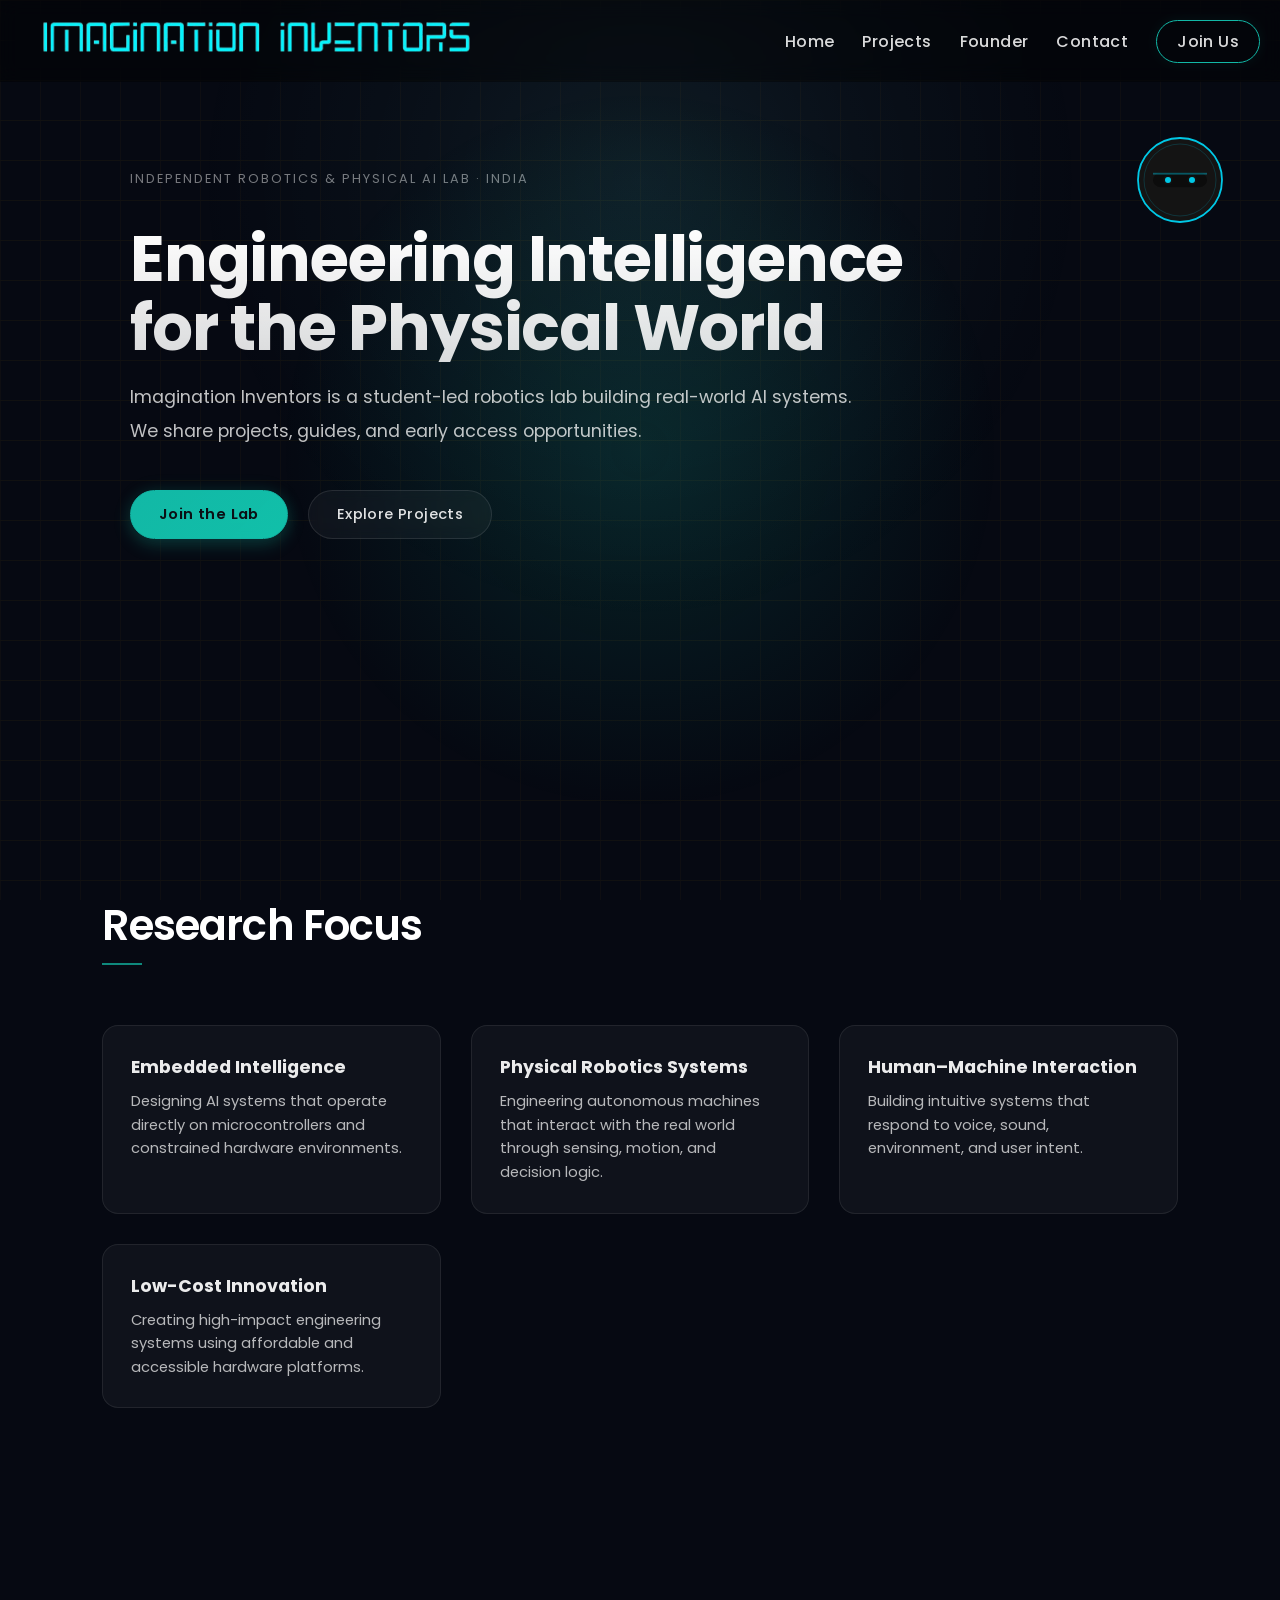
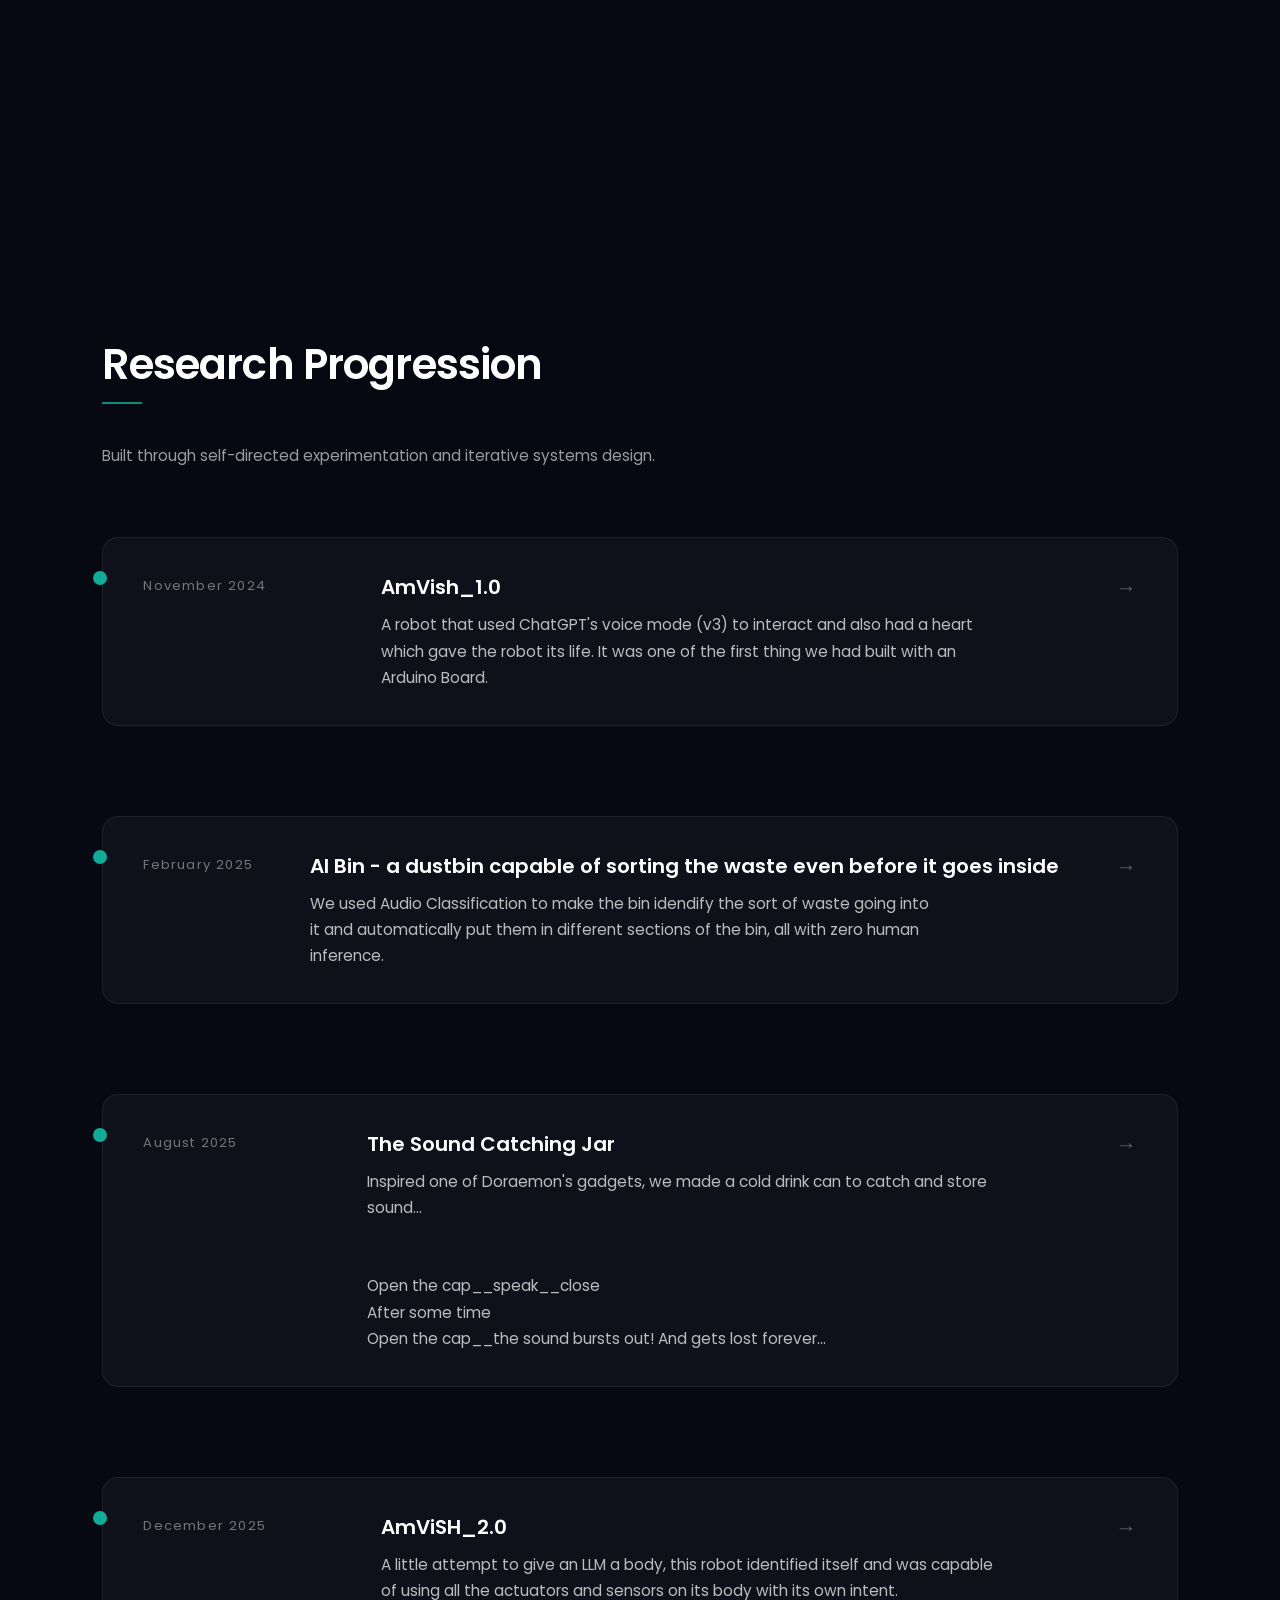
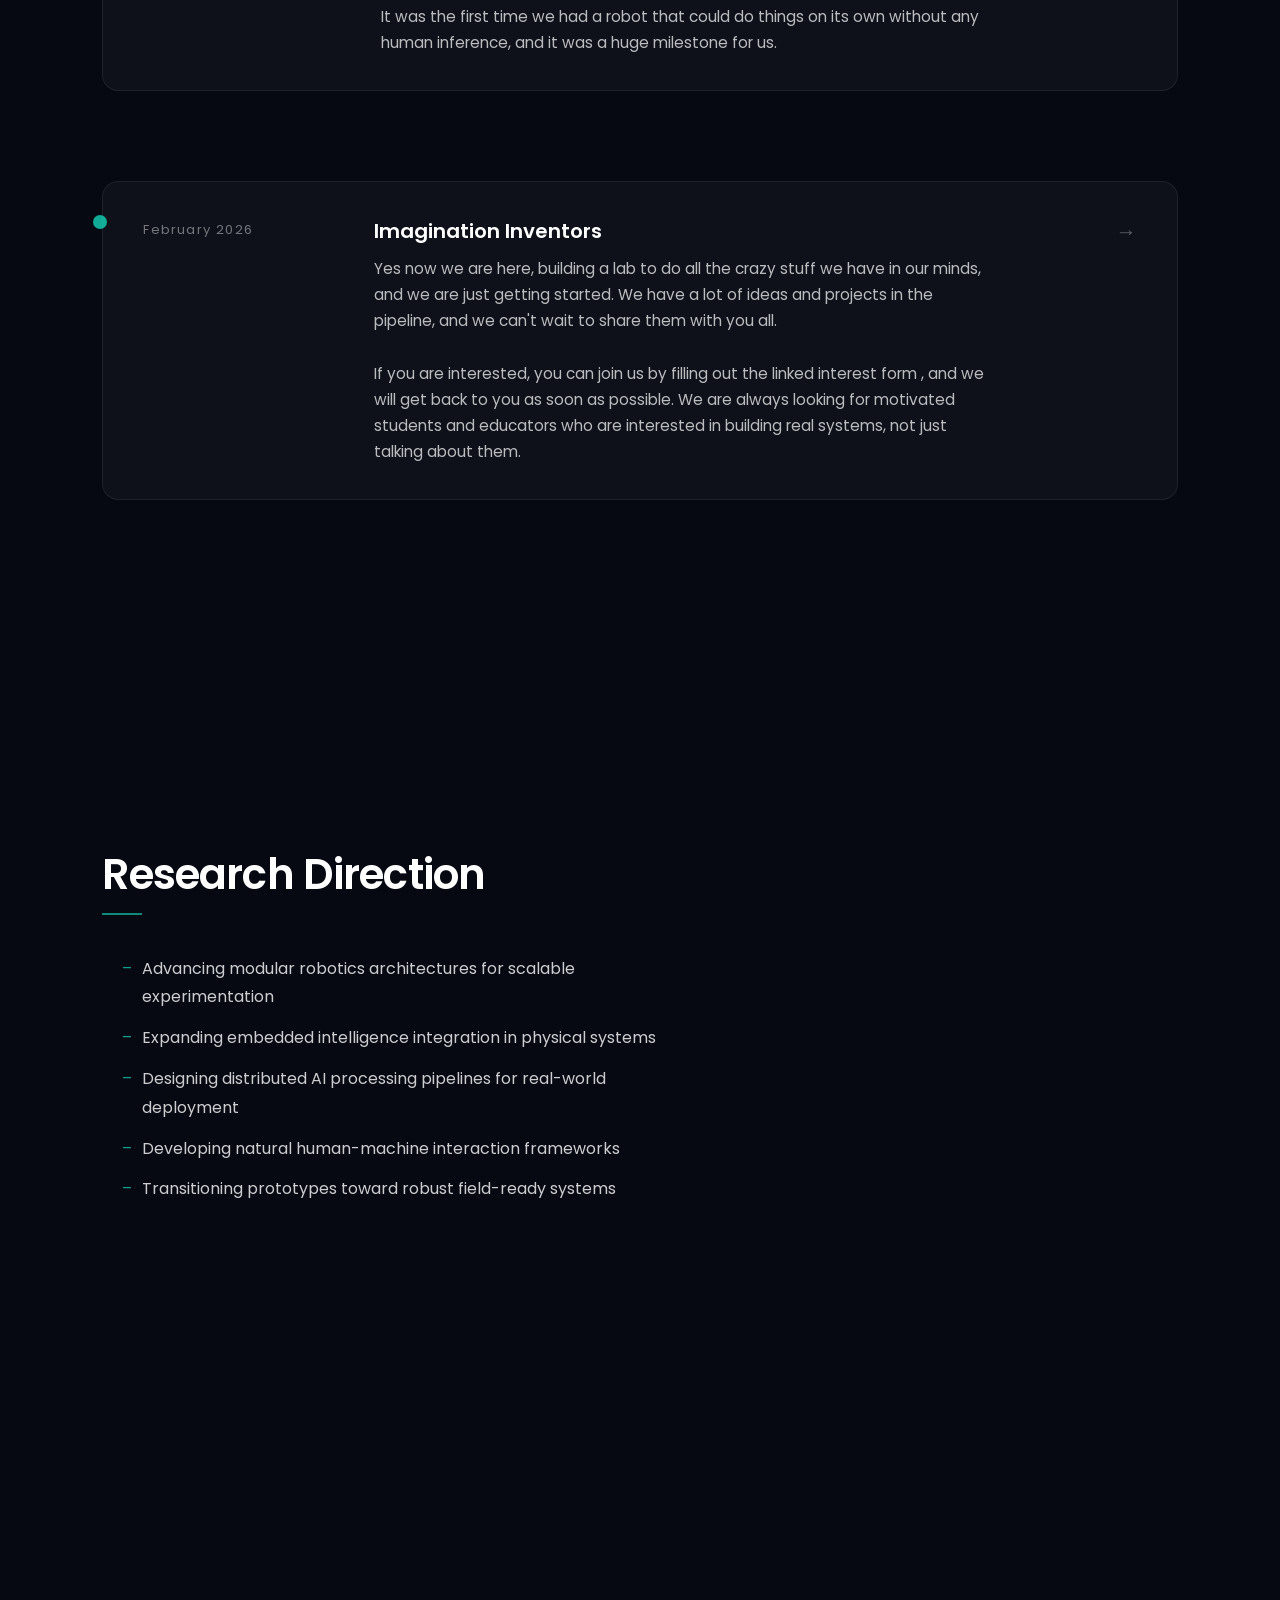
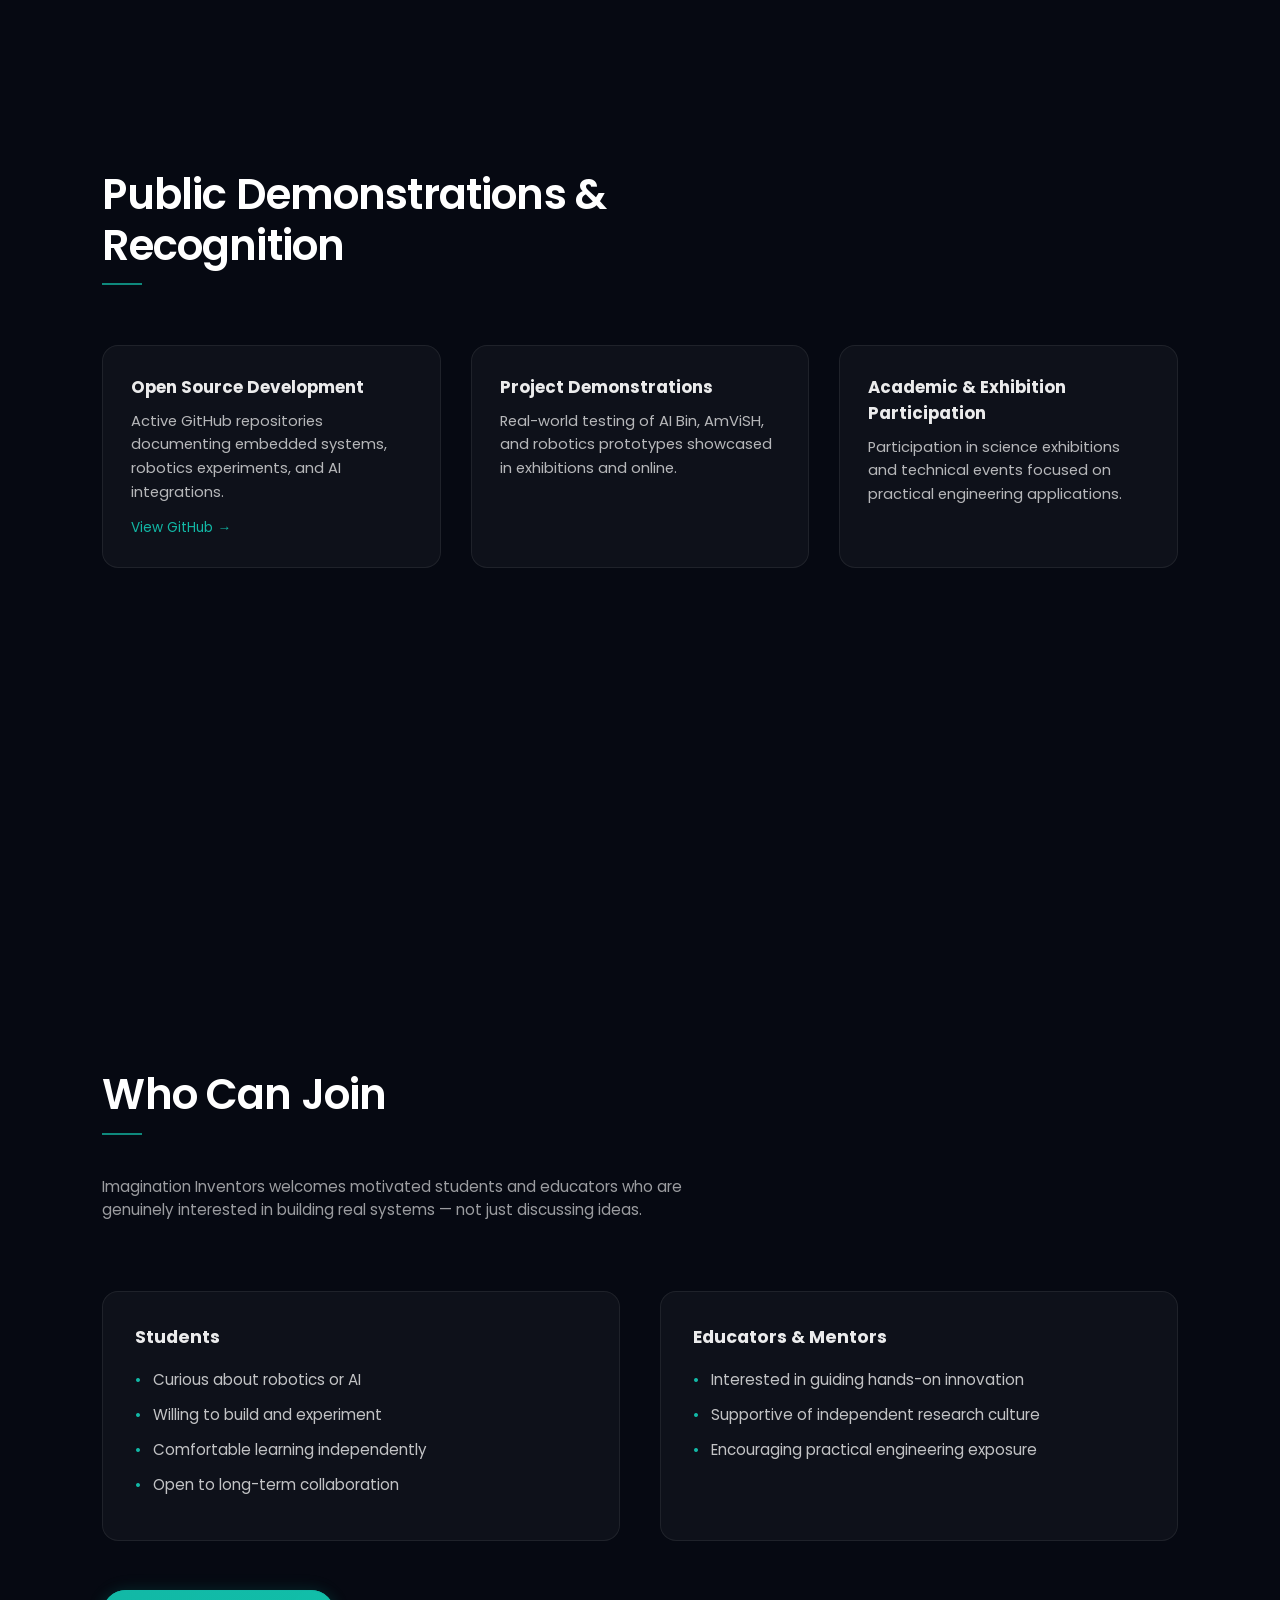
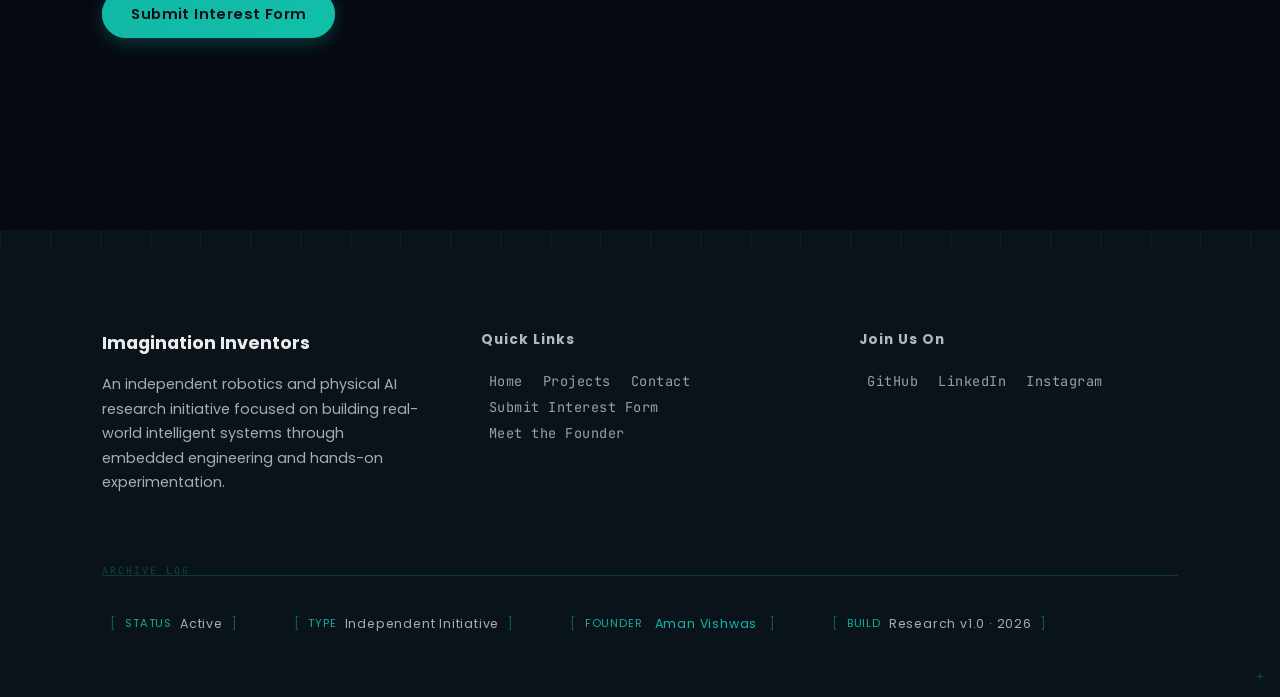
==== index.html @ e993ac23 "feat: implement GA4 tracking for joins, contact form, and profile interactions" ====
<!DOCTYPE html>
<html lang="en">
<head>

<meta charset="UTF-8">
<meta name="viewport" content="width=device-width, initial-scale=1.0">
<meta http-equiv="X-UA-Compatible" content="IE=edge">

<title>Imagination Inventors | Robotics & Physical AI Lab in India</title>

<!-- Google Analytics -->
<script async src="https://www.googletagmanager.com/gtag/js?id=G-VPDB9ZHZ3H"></script>
<script>
window.dataLayer = window.dataLayer || [];
function gtag(){dataLayer.push(arguments);}
gtag('js', new Date());
gtag('config', 'G-VPDB9ZHZ3H');
</script>

<meta name="description" content="Imagination Inventors is an independent robotics and physical AI laboratory in India building intelligent machines through robotics, embedded systems and AI architecture.">

<meta name="robots" content="index, follow">
<meta name="googlebot" content="index,follow,max-image-preview:large">

<meta name="author" content="Aman Vishwas">
<meta name="theme-color" content="#04040c">
<meta name="application-name" content="Imagination Inventors">

<link rel="canonical" href="https://imaginationinventors.in/">

<!-- Favicon -->
<link rel="icon" href="favicon.ico" sizes="any">
<link rel="icon" type="image/png" sizes="32x32" href="favicon-32x32.png">
<link rel="icon" type="image/png" sizes="16x16" href="favicon-16x16.png">
<link rel="apple-touch-icon" sizes="180x180" href="apple-touch-icon.png">

<!-- Open Graph -->
<meta property="og:title" content="Imagination Inventors | Robotics & Physical AI Lab">
<meta property="og:description" content="Engineering intelligent machines for the physical world.">
<meta property="og:type" content="website">
<meta property="og:url" content="https://imaginationinventors.in">
<meta property="og:image" content="https://imaginationinventors.in/og-image.png">
<meta property="og:site_name" content="Imagination Inventors">

<!-- Twitter -->
<meta name="twitter:card" content="summary_large_image">
<meta name="twitter:title" content="Imagination Inventors | Robotics & Physical AI Lab">
<meta name="twitter:description" content="Independent robotics and physical AI lab engineering intelligent machines for the real world.">
<meta name="twitter:image" content="https://imaginationinventors.in/og-image.png">

<link rel="preconnect" href="https://fonts.googleapis.com">
<link rel="preconnect" href="https://fonts.gstatic.com" crossorigin>

<link rel="preload"
href="https://fonts.googleapis.com/css2?family=Poppins:wght@300;400;600;800&display=swap"
as="style"
onload="this.onload=null;this.rel='stylesheet'">

<link rel="preload"
href="https://fonts.googleapis.com/css2?family=JetBrains+Mono:wght@400;500&display=swap"
as="style"
onload="this.onload=null;this.rel='stylesheet'">

<link rel="stylesheet" href="css/styles.css">

<!-- Organization Schema -->
<script type="application/ld+json">
{
 "@context": "https://schema.org",
 "@type": "ResearchOrganization",
 "name": "Imagination Inventors",
 "url": "https://imaginationinventors.in",
 "logo": "https://imaginationinventors.in/logo.png",
 "founder": {
   "@type": "Person",
   "name": "Aman Vishwas"
 },
 "sameAs": [
   "https://github.com/Imagination-Inventors",
   "https://github.com/amanvishwas-ai"
 ]
}
</script>
<script type="application/ld+json">
{
 "@context": "https://schema.org",
 "@type": "ResearchOrganization",

 "name": "Imagination Inventors",

 "alternateName": "Imagination Inventors Lab",

 "url": "https://imaginationinventors.in",

 "logo": "https://imaginationinventors.in/logo.png",

 "image": "https://imaginationinventors.in/og-image.png",

 "description": "Imagination Inventors is an independent robotics and physical AI laboratory focused on building intelligent machines that operate in the physical world.",

 "founder": {
   "@type": "Person",
   "name": "Aman Vishwas"
 },

 "foundingLocation": {
   "@type": "Place",
   "name": "Hajipur, Bihar, India"
 },

 "areaOfWork": [
   "Robotics",
   "Embedded Systems",
   "Physical Artificial Intelligence",
   "Human Machine Interaction"
 ],

 "knowsAbout": [
   "Robotics",
   "Embedded AI",
   "Microcontrollers",
   "Human Machine Interaction",
   "Autonomous Systems"
 ],

 "sameAs": [
   "https://github.com/Imagination-Inventors",
   "https://github.com/amanvishwas-ai"
 ]
}
</script>

</head>
<body>



<!-- Navbar -->
<nav class="navbar">
  <div class="logo">
    <img src="logo.png" alt="Imagination Inventors Logo">
  </div>

  <div class="nav-links" id="navLinks">
  <a href="index.html">Home</a>
  <a href="#Projects" onclick="scrollToId('#Projects')">Projects</a>
  <a href="founder.html">Founder</a>
  <a href="contact.html">Contact</a>
  <a href="apply.html" class="nav-login">Join Us</a>
</div>


  <div class="hamburger" id="hamburger">
    <span></span>
    <span></span>
    <span></span>
  </div>
</nav>
<div class="menu-overlay" id="menuOverlay"></div>
<main>

    <!-- Hero -->
<header class="hero reveal" id="hero">



  <p class="hero-tagline">
    Independent Robotics & Physical AI Lab · India
  </p>

  <h1 class="hero-title">
    Engineering Intelligence
    <br>
    for the Physical World
  </h1>

  <p class="hero-description">
    Imagination Inventors is a student-led robotics lab building real-world AI systems.
We share projects, guides, and early access opportunities.
  </p>

  <div class="btn-group">
    <a id = "JoinLabBtn" class="btn btn-primary" href="#join-section reveal">Join the Lab</a>
    <a class="btn" href="/projects">Explore Projects</a>
  </div>

</header>

<div class="orb-container">
  <div class="orb-wrapper">
    <svg class="orb" viewBox="0 0 200 200">

      <circle cx="100" cy="100" r="70" class="orb-body"/>
      <circle cx="100" cy="100" r="60" class="orb-ring"/>

      <!-- Visor Base -->
<!-- Eye Base Background -->
<rect x="55" y="88" width="90" height="24" rx="12" class="visor-base"/>

<!-- Left Eye -->
<circle cx="80" cy="100" r="8" class="eye-socket"/>
<circle cx="80" cy="100" r="5" class="eye-pupil left-eye"/>

<!-- Right Eye -->
<circle cx="120" cy="100" r="8" class="eye-socket"/>
<circle cx="120" cy="100" r="5" class="eye-pupil right-eye"/>

<!-- Scan Line -->
<rect x="55" y="88" width="90" height="3" class="scan-line"/>

<!-- Eyelid -->
<rect x="55" y="88" width="90" height="24" rx="12" class="eyelid"/>

    </svg>
  </div>
</div>


<div class="chat-panel">

  <div class="chat-header">
    <span>AmViSH Halo</span>
    <button class="chat-close">×</button>
  </div>

  <div class="chat-messages"></div>

  <div class="chat-input-area">
    <textarea class="chat-input" rows="1" placeholder="Ask Anything..."></textarea>
    <button class="send-btn">➤</button>
  </div>

</div>


<section class="research-focus reveal" id="Projects">

  <h2 class="section-title">Research Focus</h2>

  <div class="focus-grid">

    <div class="focus-card">
      <h3>Embedded Intelligence</h3>
      <p>
        Designing AI systems that operate directly on microcontrollers 
        and constrained hardware environments.
      </p>
    </div>

    <div class="focus-card">
      <h3>Physical Robotics Systems</h3>
      <p>
        Engineering autonomous machines that interact with the real world 
        through sensing, motion, and decision logic.
      </p>
    </div>

    <div class="focus-card">
      <h3>Human–Machine Interaction</h3>
      <p>
        Building intuitive systems that respond to voice, sound, 
        environment, and user intent.
      </p>
    </div>

    <div class="focus-card">
      <h3>Low-Cost Innovation</h3>
      <p>
        Creating high-impact engineering systems using affordable 
        and accessible hardware platforms.
      </p>
    </div>

  </div>

</section>
<section class="research-progression">
  <h2 class="section-title reveal">Research Progression</h2>
  <p class="section-intro reveal">
    Built through self-directed experimentation and iterative systems design.
  </p>

<div class="timeline-item reveal">
  <a href="projects/AmViSHv1.html" class="timeline-card">
    
    <div class="timeline-meta">
      <span class="timeline-year">November 2024</span>
    </div>

    <div class="timeline-body">
      <h3>AmVish_1.0 </h3>
      <p>
        A robot that used ChatGPT's voice mode (v3) to interact and also had a heart which gave the robot its life.
        It was one of the first thing we had built with an Arduino Board.
      </p>
    </div>

    <div class="timeline-arrow">
      →
    </div>

  </a>
</div>

<div class="timeline-item reveal">
  <a href="/projects/amvish" class="timeline-card">
    
    <div class="timeline-meta">
      <span class="timeline-year">February 2025</span>
    </div>

    <div class="timeline-body">
      <h3>AI Bin - a dustbin capable of sorting the waste even before it goes inside </h3>
      <p>
        We used Audio Classification to make the bin idendify the sort of waste going into it and automatically put them in different sections of the bin, all with zero human inference.
      </p>
    </div>

    <div class="timeline-arrow">
      →
    </div>

  </a>
</div>

<div class="timeline-item reveal">
  <a href="projects/amvish.html" class="timeline-card">
    
    <div class="timeline-meta">
      <span class="timeline-year">August 2025</span>
    </div>

    <div class="timeline-body">
      <h3> The Sound Catching Jar</h3>
      <p>
        Inspired one of Doraemon's gadgets, we made a cold drink can to catch and store sound...<br><br>
        <br>
        Open the cap__speak__close 
        <br>
        After some time
        <br>
        Open the cap__the sound bursts out! And gets lost forever...
      </p>
    </div>

    <div class="timeline-arrow">
      →
    </div>     
  </a>
</div>

<div class="timeline-item reveal">
  <a href="projects/amvish.html" class="timeline-card">
    
    <div class="timeline-meta">
      <span class="timeline-year">December 2025</span>
    </div>

    <div class="timeline-body">
      <h3>AmViSH_2.0</h3>
      <p>
        A little attempt to give an LLM a body, this robot identified itself and was capable of using all the actuators and sensors on its body with its own intent.
        <br>
        It was the first time we had a robot that could do things on its own without any human inference, and it was a huge milestone for us.
      </p>
    </div>

    <div class="timeline-arrow">
      →
    </div>     
  </a>
</div>

<div class="timeline-item reveal">
  <a href="projects/amvish.html" class="timeline-card">
    
    <div class="timeline-meta">
      <span class="timeline-year">February 2026</span>
    </div>

    <div class="timeline-body">
      <h3>Imagination Inventors</h3>
      <p>
        Yes now we are here, building a lab to do all the crazy stuff we have in our minds, and we are just getting started. We have a lot of ideas and projects in the pipeline, and we can't wait to share them with you all.
        <br><br>
        If you are interested, you can join us by filling out the linked interest form , and we will get back to you as soon as possible. We are always looking for motivated students and educators who are interested in building real systems, not just talking about them.
      </p>
    </div>

    <div class="timeline-arrow">
      →
    </div>     
  </a>
</div>

</section>
<section class="research-direction">
  <h2 class="section-title reveal">Research Direction</h2>

  <div class="roadmap reveal">
    <ul>
      <li>Advancing modular robotics architectures for scalable experimentation</li>
      <li>Expanding embedded intelligence integration in physical systems</li>
      <li>Designing distributed AI processing pipelines for real-world deployment</li>
      <li>Developing natural human-machine interaction frameworks</li>
      <li>Transitioning prototypes toward robust field-ready systems</li>
    </ul>
  </div>
</section>

<section class="public-footprint reveal">

  <h2 class="section-title">Public Demonstrations & Recognition</h2>

  <div class="footprint-grid">

    <div class="footprint-card">
      <h3>Open Source Development</h3>
      <p>
        Active GitHub repositories documenting embedded systems, 
        robotics experiments, and AI integrations.
      </p>
      <a href="https://github.com/Imagination-Inventors" target="_blank">
        View GitHub →
      </a>
    </div>

    <div class="footprint-card">
      <h3>Project Demonstrations</h3>
      <p>
        Real-world testing of AI Bin, AmViSH, and robotics prototypes 
        showcased in exhibitions and online.
      </p>
    </div>

    <div class="footprint-card">
      <h3>Academic & Exhibition Participation</h3>
      <p>
        Participation in science exhibitions and technical events 
        focused on practical engineering applications.
      </p>
    </div>

  </div>

</section>

<section class="join-section reveal">

  <h2 class="section-title">Who Can Join</h2>

  <p class="section-intro">
    Imagination Inventors welcomes motivated students and educators 
    who are genuinely interested in building real systems — not just discussing ideas.
  </p>

  <div class="join-grid">

    <div class="join-card">
      <h3>Students</h3>
      <ul>
        <li>Curious about robotics or AI</li>
        <li>Willing to build and experiment</li>
        <li>Comfortable learning independently</li>
        <li>Open to long-term collaboration</li>
      </ul>
    </div>

    <div class="join-card">
      <h3>Educators & Mentors</h3>
      <ul>
        <li>Interested in guiding hands-on innovation</li>
        <li>Supportive of independent research culture</li>
        <li>Encouraging practical engineering exposure</li>
      </ul>
    </div>

  </div>

  <div class="join-cta">
    <a href="apply.html" class="btn btn-primary">Submit Interest Form</a>
  </div>

</section>

<!-- Footer (Original Quick Links preserved) -->
<footer class="site-footer">

  <div class="footer-top">

    <div class="footer-identity">
      <h3>Imagination Inventors</h3>
      <p>
        An independent robotics and physical AI research initiative 
        focused on building real-world intelligent systems through 
        embedded engineering and hands-on experimentation.
      </p>
    </div>

    <div class="footer-nav">
      <h4>Quick Links</h4>
      <a href="index.html">Home</a>
      <a href="projects.html">Projects</a>
      <a href="contact.html">Contact</a>
      <a href="apply.html">Submit Interest Form</a>
      <a href="founder.html">Meet the Founder</a>
    </div>


    <div class="footer-external">
      <h4>Join Us On</h4>
      <a href="https://github.com/Imagination-Inventors" target="_blank">GitHub</a>
      <a href="https://www.linkedin.com/in/aman-vishwas-20787b397/" target="_blank">LinkedIn</a>
      <a href="https://www.instagram.com/aman_vishwas.invents/" target="_blank">Instagram</a>
    </div>

  </div>

<div class="footer-bottom">
  <div class="footer-meta">

    <span class="meta-block">
      <label>Status</label>
      <value>Active</value>
    </span>

    <span class="meta-block">
      <label>Type</label>
      <value>Independent Initiative</value>
    </span>

    <span class="meta-block">
      <label>Founder</label>
      <value>
        <a href="founder.html" target="_blank">
          Aman Vishwas
        </a>
      </value>
    </span>

<span class="meta-block">
  <label>Build</label>
  <value>
    Research v1.0 · <span id="buildYear"></span>
  </value>
</span>

  </div>
</div>
</footer>

<script src="js/main.js" defer></script>


</body>
</html>
---- css/styles.css ----
:root{
  /* Core Background */
  --bg:#060912;

  /* Refined Accent (less neon, more authority) */
  --accent:#00C8E6;

  /* Secondary Accent – cooler and restrained */
  --accent2:#12B8A6;

  /* True Glass Layer */
  --glass:rgba(255,255,255,0.04);

  /* Primary Text */
  --text:rgba(255,255,255,0.92);

  /* Secondary Text */
  --text-soft:rgba(255,255,255,0.65);

  /* Depth Shadows */
  --shadow-deep:0 30px 80px rgba(0,0,0,0.65);
  --shadow-soft:0 10px 30px rgba(0,0,0,0.45);

  /* Subtle Glow (only for interaction) */
  --glow:0 0 18px rgba(0,200,230,0.25);

  /* Border Tone */
  --border:rgba(0,200,230,0.28);

  --nav-height:70px;
  --section-padding:120px 8%;
}

/* ================= RESET ================= */

*{
  margin:0;
  padding:0;
  box-sizing:border-box;
  font-family:'Poppins',sans-serif;
}

html{
  scroll-behavior:smooth;
  scroll-padding-top:var(--nav-height);
}

body{
  background-color:var(--bg);
  color:var(--text);
  overflow-x:hidden;
  scroll-snap-type:y mandatory;

  background-image:
    linear-gradient(#111 1px, transparent 1px),
    linear-gradient(90deg, #0e0e12 1px, transparent 1px);

  background-size:40px 40px;
  background-attachment:fixed;
}

/* ================= SNAP SYSTEM ================= */

.hero,
.research-focus,
.public-footprint,
.research-progression,
.research-direction,
.join-section{
  min-height:100vh;
  scroll-snap-align:start;
  scroll-snap-stop:always;
  scroll-margin-top:var(--nav-height);
}




section{
  padding:var(--section-padding);
}

/* Logo */
.logo img{
  height:55px;
  max-width:100%;
  transition:0.3s ease;
}

.logo img:hover{
  
  filter:drop-shadow(0 0 5px var(--accent));
}

/* Navbar */
.navbar{
  position:fixed;
  width:100%;
  padding:10px 20px;
  display:flex;
  justify-content:space-between;
  align-items:center;
  background:rgba(0,0,0,0.4);
  backdrop-filter:blur(10px);
  z-index:1000;
}

/* Desktop nav links */
.nav-links{
  display:flex;
  align-items:center;
}

/* Base link styling */
.nav-links a{
  position: relative;
  color: rgba(255,255,255,0.85);
  text-decoration: none;
  margin-left: 28px;
  font-weight: 500;
  letter-spacing: 0.4px;
  transition: color 0.35s cubic-bezier(.22,.61,.36,1),
              transform 0.35s cubic-bezier(.22,.61,.36,1);
}

/* Subtle hover refinement */
.nav-links a:hover{
  color: #ffffff;
  transform: translateY(-1px);
}

/* Premium underline layer */
.nav-links a::after{
  content: "";
  position: absolute;
  left: 50%;
  bottom: -8px;
  width: 0%;
  height: 1.5px;
  background: linear-gradient(
    90deg,
    rgba(125,249,255,0) 0%,
    rgba(125,249,255,0.9) 50%,
    rgba(125,249,255,0) 100%
  );
  transform: translateX(-50%);
  transition: width 0.4s cubic-bezier(.22,.61,.36,1),
              opacity 0.4s ease;
  opacity: 0;
  border-radius: 10px;
}

/* Underline reveal */
.nav-links a:hover::after{
  width: 120%;
  opacity: 1;
}

@supports not (backdrop-filter: blur(1px)) {
  nav,
  .stack-card,
  .menu-overlay {
    background:rgba(0,0,0,0.85);
  }
}


/* Hamburger base */
.hamburger{
  display:none;
  flex-direction:column;
  justify-content:center;
  cursor:pointer;
  width:30px;
  height:22px;
  position:relative;
}

.hamburger span{
  position:absolute;
  width:100%;
  height:3px;
  background:white;
  transition:all 0.3s ease;
}

.hamburger span:nth-child(1){ top:0; }
.hamburger span:nth-child(2){ top:9px; }
.hamburger span:nth-child(3){ bottom:0; }

/* Hamburger animation */
.hamburger.active span:nth-child(1){
  top:9px;
  transform:rotate(45deg);
}

.hamburger.active span:nth-child(2){
  opacity:0;
}

.hamburger.active span:nth-child(3){
  top:9px;
  bottom:auto;
  transform:rotate(-45deg);
}

.menu-overlay{
  position:fixed;
  inset:0;
  background:rgba(0,0,0,0.4);
  backdrop-filter:blur(10px);
  opacity:0;
  pointer-events:none;
  transition:0.3s ease;
  z-index:900;
}

.menu-overlay.active{
  opacity:1;
  pointer-events:auto;
}

.nav-login{
  padding: 8px 20px;
  border: 1px solid var(--accent2);
  border-radius: 999px;
  color: var(--accent2);
  background: transparent;
  font-weight: 500;
  letter-spacing: 0.5px;
  transition: 
    background 0.35s cubic-bezier(.22,.61,.36,1),
    color 0.35s cubic-bezier(.22,.61,.36,1),
    box-shadow 0.35s cubic-bezier(.22,.61,.36,1),
    transform 0.35s cubic-bezier(.22,.61,.36,1);
}

/* Premium hover */
.nav-login:hover{
  background: linear-gradient(
    135deg,
    rgba(24,240,212,0.15),
    rgba(24,240,212,0.35)
  );
  border-color: var(--accent2);
  color: #ffffff;
  transform: translateY(-1px);
  box-shadow: 
    0 8px 20px rgba(24,240,212,0.18),
    0 0 20px rgba(24,240,212,0.08);
}

.nav-login{
  box-shadow: 0 0 12px rgba(24,240,212,0.06);
}

/* ================= HERO (Elite Version) ================= */

/* ===== Elite Left-Aligned Hero ===== */

.hero{
  padding:170px 40px 120px;
  display:flex;
  flex-direction:column;
  align-items:flex-start;
  text-align:left;
  max-width:1100px;
  margin:0 auto;
}

.hero > * + *{
  margin-top:36px;
}

/* Tagline */
.hero-tagline{
  font-size:0.8rem;
  letter-spacing:2px;
  text-transform:uppercase;
  color:rgba(255,255,255,0.45);
}

/* Main Heading */
.hero-title{
  font-size: clamp(3rem, 5vw, 4.2rem);
  font-weight: 700;
  line-height: 1.08;
  letter-spacing: -1.2px;
  max-width: 900px;

  background: linear-gradient(
    180deg,
    rgba(255,255,255,1) 0%,
    rgba(255,255,255,0.85) 100%
  );
  -webkit-background-clip: text;
  -webkit-text-fill-color: transparent;
}
.hero-title,
.hero-description{
  opacity:0;
  transform:translateY(20px);
  animation: heroFade 1.1s cubic-bezier(.22,.61,.36,1) forwards;
}

.hero-description{
  animation-delay:0.15s;
}

@keyframes heroFade{
  to{
    opacity:1;
    transform:translateY(0);
  }
}
.hero{
  position: relative;
  overflow: hidden;
}

.hero::before{
  content:"";
  position:absolute;
  top:-30%;
  left:50%;
  transform:translateX(-50%);
  width:900px;
  height:900px;
  background: radial-gradient(
    circle,
    rgba(125,249,255,0.08) 0%,
    rgba(125,249,255,0.03) 35%,
    transparent 70%
  );
  pointer-events:none;
  z-index:0;
}

/* Description */
.hero-description{
  font-size:1.1rem;
  line-height:1.9;
  color:rgba(255,255,255,0.75);
  max-width:750px;
  margin-top:1.2rem;
}

/* Inline links inside hero */
.hero-description a{
  color: var(--accent2);
  text-decoration: none;
  font-weight: 500;
  position: relative;
  transition: color 0.35s cubic-bezier(.22,.61,.36,1);
}

.hero-description a::after{
  content:"";
  position:absolute;
  left:50%;
  bottom:-3px;
  width:0%;
  height:1px;
  background: var(--accent2);
  transform: translateX(-50%);
  transition: width 0.35s cubic-bezier(.22,.61,.36,1),
              opacity 0.35s ease;
  opacity:0.7;
}

.hero-description a:hover{
  color: #ffffff;
}

.hero-description a:hover::after{
  width:110%;
  opacity:1;
}
@keyframes gradientMove{
  0%{background-position:0%}
  100%{background-position:200%}
}

/* Buttons */
.btn-group{
  margin-top:42px;
  display:flex;
  gap:20px;
  flex-wrap:wrap;
  justify-content:flex-start;
}

.btn{
  padding:13px 28px;
  border-radius:999px;
  background:rgba(255,255,255,0.04);
  border:1px solid rgba(255,255,255,0.1);
  color:rgba(255,255,255,0.88);
  text-decoration:none;
  font-size:0.92rem;
  letter-spacing:0.4px;
  font-weight:500;

  backdrop-filter: blur(6px);

  transition:
    transform 0.35s cubic-bezier(.22,.61,.36,1),
    background 0.35s cubic-bezier(.22,.61,.36,1),
    border-color 0.35s cubic-bezier(.22,.61,.36,1),
    box-shadow 0.35s cubic-bezier(.22,.61,.36,1),
    color 0.35s cubic-bezier(.22,.61,.36,1);
}

/* Primary CTA */
.btn-primary{
  background: linear-gradient(
    135deg,
    var(--accent2),
    rgba(20,224,196,0.85)
  );
  border-color: var(--accent2);
  color:#0b0f14;
  font-weight:600;

  box-shadow:
    0 6px 18px rgba(20,224,196,0.18),
    0 0 20px rgba(20,224,196,0.08);
}

/* Micro Hover Elevation */
.btn:hover{
  transform:translateY(-2px);
}

/* Secondary Hover (glass refinement) */
.btn:not(.btn-primary):hover{
  background:rgba(255,255,255,0.08);
  border-color:rgba(255,255,255,0.2);
  color:#ffffff;

  box-shadow:
    0 8px 22px rgba(0,0,0,0.35);
}

/* Primary Hover (controlled brightness, not blast) */
.btn-primary:hover{
  background: linear-gradient(
    135deg,
    #20f5dc,
    var(--accent2)
  );

  box-shadow:
    0 10px 26px rgba(20,224,196,0.25),
    0 0 28px rgba(20,224,196,0.12);
}

/* Active press */
.btn:active{
  transform:translateY(0);
}



.section-title{
  font-size:1.9rem;
  font-weight:600;
  letter-spacing:-0.4px;
  color:#ffffff;

  text-align:left;
  margin-bottom:28px;

  position:relative;
}

/* Subtle underline indicator */
.section-title::after{
  content:"";
  display:block;
  width:40px;
  height:2px;
  background:rgba(20,224,196,0.6);
  margin-top:12px;
}

.grid{
  display:grid;
  grid-template-columns:repeat(auto-fit,minmax(280px,1fr));
  gap:30px;
}

.card{
  background:var(--glass);
  padding:40px;
  border-radius:20px;
  backdrop-filter:blur(8px);
  transition:0.5s;
}

.card:hover{
  transform:translateY(-12px);
  box-shadow:0 0 45px rgba(0,247,255,0.4);
}

/* Scroll reveal */
.reveal{
  opacity:0;
  transform:translateY(60px);
  transition:1s ease;
}

.reveal.active{
  opacity:1;
  transform:translateY(0);
}


.bottom-bar{
  margin-top:60px;
  text-align:center;
  color:rgba(255,255,255,0.6);
  font-size:clamp(0.75rem,2.5vw,0.9rem);
  padding:0 15px;
}

/* ================= MOBILE ================= */
@media (max-width:768px){

  /* Disable strict snap on mobile */
  body{
    scroll-snap-type:none;
  }

.hero{
  min-height:100vh;
  min-height:100svh;

  display:flex;
  flex-direction:column;

  justify-content:center;
  align-items:flex-start;

  padding:var(--nav-height) 20px 0;
}

  /* Logo */
  .logo img{
    height:38px;
  }

  /* Navigation */
  .nav-links{
    position:absolute;
    top:60px;
    right:0;
    background:#04040c;
    width:220px;
    flex-direction:column;
    align-items:flex-start;
    padding:20px;
    opacity:0;
    transform:translateY(-15px);
    pointer-events:none;
    transition:all 0.3s ease;
  }

  .nav-links.active{
    opacity:1;
    transform:translateY(0);
    pointer-events:auto;
  }

  .nav-links a{
    margin:12px 0;
    padding:8px 0;
    font-size:0.95rem;
  }

  .hamburger{
    display:flex;
  }

  /* Hero */
  .hero{
    padding:110px 20px 70px;
    align-items:flex-start;
  }

  .hero-title{
    font-size:clamp(1.9rem, 7vw, 2.4rem);
    line-height:1.2;
    max-width:100%;
  }

  .hero-description{
    font-size:0.95rem;
    line-height:1.75;
    max-width:100%;
  }

  .hero-tagline{
    font-size:0.75rem;
    letter-spacing:1.8px;
  }

  /* Buttons stack vertically */
  .btn-group{
    flex-direction:column;
    width:100%;
    gap:14px;
  }

  .btn{
    width:100%;
    text-align:center;
    padding:14px;
  }

  /* Timeline mobile layout */
  .timeline{
    padding-left:25px;
    border-left:1px solid rgba(20,224,196,0.3);
  }

  .timeline-item{
    margin-bottom:50px;
  }

  .timeline-card{
    flex-direction:column;
    gap:15px;
    padding:24px;
  }

  .timeline-body p{
    max-width:100%;
  }

  /* Grid sections collapse */
  .focus-grid,
  .footprint-grid,
  .join-grid{
    grid-template-columns:1fr;
  }

  /* Footer metadata stack */
  .footer-meta{
    flex-direction:column;
    gap:18px;
  }

}

/* ================= MICRO TYPOGRAPHY TUNING ================= */
@media (max-width:768px){

  /* Global vertical rhythm */
  section{
    padding:90px 20px;
  }

  .research-progression,
  .research-focus,
  .public-footprint,
  .research-direction,
  .join-section{
    padding:100px 20px;
  }

  /* Section titles */
  .section-title{
    font-size:1.55rem;
    line-height:1.3;
    margin-bottom:22px;
  }

  .section-title::after{
    margin-top:10px;
    width:32px;
  }

  /* Paragraph rhythm */
  p{
    font-size:0.95rem;
    line-height:1.75;
  }

  /* Card spacing refinement */
  .focus-card,
  .footprint-card,
  .join-card{
    padding:22px;
  }

  /* Timeline breathing */
  .timeline-card{
    padding:22px;
  }

  .timeline-body h3{
    font-size:1.1rem;
    margin-bottom:8px;
  }

  .timeline-body p{
    font-size:0.9rem;
  }

  /* Hero fine tuning */
  .hero{
    padding-top:100px;
  }

  .hero > * + *{
    margin-top:28px;
  }

  /* Footer refinement */
  .site-footer{
    padding:80px 20px 50px;
  }

  .footer-meta{
    font-size:0.75rem;
    letter-spacing:0.6px;
  }

}



/* ================= Mobile Section Activation Glow ================= */
@media (hover:none){

  .section-activated::before{
    content:"";
    position:fixed;
    inset:0;
    pointer-events:none;
    z-index:-1;

    background:radial-gradient(
      800px circle at 50% 40%,
      rgba(20,224,196,0.08),
      transparent 70%
    );

    animation:sectionPulse 600ms ease-out forwards;
  }

  @keyframes sectionPulse{
    0%{
      opacity:0.6;
    }
    100%{
      opacity:0;
    }
  }

}

/* Research Progression */

.research-progression{
  padding:140px 8%;
}

.section-intro{
  max-width:650px;
  margin:12px 0 70px;
  font-size:0.95rem;
  color:rgba(255,255,255,0.6);
}


/* Roadmap */

.research-direction{
  padding:120px 8%;
}

.roadmap ul{
  list-style:none;
  padding:0;
  max-width:700px;
}

.roadmap li{
  margin-bottom:18px;
  font-size:1rem;
  color:rgba(255,255,255,0.8);
  position:relative;
  padding-left:20px;
}

.roadmap li::before{
  content:"–";
  position:absolute;
  left:0;
  color:rgba(20,224,196,0.7);
}
/* ================= Timeline – Refined ================= */

.timeline{
  position:relative;
  padding-left:70px;
  border-left:2px solid rgba(20,224,196,0.22);
  transition:border-color 0.6s ease;
}

.timeline-item{
  position:relative;
  margin-bottom:90px;

  opacity:0;
  transform:translateX(-30px);
  transition:
    transform 0.8s cubic-bezier(0.22,1,0.36,1),
    opacity 0.6s ease;
}

.timeline-item.visible{
  opacity:1;
  transform:translateX(0);
}

/* Dot marker */

.timeline-item::before{
  content:"";
  position:absolute;
  left:-9px;
  top:34px;
  width:14px;
  height:14px;
  background:rgba(20,224,196,0.75);
  border-radius:50%;
  transition:transform 0.3s ease, box-shadow 0.3s ease;
}

/* Subtle dot expansion on hover */
.timeline-item:hover::before{
  transform:scale(1.15);
  box-shadow:0 0 12px rgba(20,224,196,0.35);
}

/* Timeline Card */

.timeline-card{
  display:flex;
  align-items:flex-start;
  justify-content:space-between;
  gap:50px;
  padding:34px 40px;

  background:rgba(255,255,255,0.035);
  border:1px solid rgba(255,255,255,0.07);
  border-radius:16px;

  text-decoration:none;
  color:inherit;

  transition:
    transform 0.45s cubic-bezier(0.22,1,0.36,1),
    border-color 0.4s ease,
    background 0.4s ease,
    box-shadow 0.4s ease;
}

/* Hover = structured movement */
.timeline-card:hover{
  transform:translateX(10px);
  background:rgba(20,224,196,0.06);
  border-color:rgba(20,224,196,0.35);
  box-shadow:0 20px 40px rgba(0,0,0,0.35);
}

/* Year */

.timeline-year{
  font-size:0.82rem;
  letter-spacing:1.2px;
  color:rgba(255,255,255,0.42);
  margin-bottom:10px;
}

/* Title */

.timeline-body h3{
  font-size:1.25rem;
  font-weight:600;
  margin-bottom:10px;
  color:#ffffff;
}

/* Description */

.timeline-body p{
  font-size:0.96rem;
  color:rgba(255,255,255,0.72);
  line-height:1.7;
  max-width:620px;
}

/* Arrow */

.timeline-arrow{
  font-size:1.3rem;
  opacity:0.35;
  transition:transform 0.35s ease, opacity 0.35s ease;
}

.timeline-card:hover .timeline-arrow{
  transform:translateX(8px);
  opacity:1;
}


.research-focus{
  padding:140px 8%;
}

.focus-grid{
  display:grid;
  grid-template-columns:repeat(auto-fit,minmax(260px,1fr));
  gap:30px;
  margin-top:60px;
}

.focus-card{
  background:rgba(255,255,255,0.04);
  border:1px solid rgba(255,255,255,0.08);
  border-radius:16px;
  padding:28px;
  transition:all 0.35s ease;
}

.focus-card:hover{
  border-color:rgba(20,224,196,0.4);
  transform:translateY(-6px);
  background:rgba(20,224,196,0.06);
}

.focus-card h3{
  font-size:1.1rem;
  margin-bottom:10px;
}

.focus-card p{
  font-size:0.92rem;
  color:rgba(255,255,255,0.7);
  line-height:1.6;
}

.public-footprint{
  padding:140px 8%;
}

.footprint-grid{
  display:grid;
  grid-template-columns:repeat(auto-fit,minmax(260px,1fr));
  gap:30px;
  margin-top:60px;
}

.footprint-card{
  background:rgba(255,255,255,0.035);
  border:1px solid rgba(255,255,255,0.07);
  border-radius:16px;
  padding:28px;
  transition:all 0.35s ease;
}

.footprint-card:hover{
  border-color:rgba(20,224,196,0.35);
  background:rgba(20,224,196,0.05);
}

.footprint-card h3{
  font-size:1.05rem;
  margin-bottom:10px;
}

.footprint-card p{
  font-size:0.92rem;
  color:rgba(255,255,255,0.7);
  line-height:1.6;
}

.footprint-card a{
  display:inline-block;
  margin-top:14px;
  font-size:0.85rem;
  color:var(--accent2);
  text-decoration:none;
  transition:0.25s ease;
}

.footprint-card a:hover{
  color:var(--accent);
}

.join-section{
  padding:140px 8%;
}

.join-grid{
  display:grid;
  grid-template-columns:repeat(auto-fit,minmax(280px,1fr));
  gap:40px;
  margin-top:60px;
}

.join-card{
  background:rgba(255,255,255,0.035);
  border:1px solid rgba(255,255,255,0.07);
  border-radius:16px;
  padding:32px;
  transition:all 0.35s ease;
}

.join-card:hover{
  border-color:rgba(20,224,196,0.35);
  background:rgba(20,224,196,0.05);
  transform:translateY(-6px);
}

.join-card h3{
  margin-bottom:18px;
  font-size:1.1rem;
}

.join-card ul{
  list-style:none;
  padding:0;
}

.join-card li{
  margin-bottom:12px;
  font-size:0.95rem;
  color:rgba(255,255,255,0.75);
  position:relative;
  padding-left:18px;
}

.join-card li::before{
  content:"•";
  position:absolute;
  left:0;
  color:var(--accent2);
}

.join-cta{
  margin-top:60px;
}



/* ================= 10% Innovation ================= */



body::before{
  content:"";
  position:fixed;
  top:0;
  left:0;
  width:100%;
  height:100%;
  pointer-events:none;
  z-index:-1;

  background: radial-gradient(
    600px circle at var(--mouse-x, 50%) var(--mouse-y, 50%),
    rgba(20,224,196,0.12),
    transparent 60%
  );

  transition: background 0.1s ease;
}


/* ================================ Footer redesign ================================ */

.site-footer{
  background:#0a121a;
  background-image:none; /* remove body grid */
}

.site-footer{
  padding:100px 8% 60px;
  background:#0a121a; /* Blueprint Blue */
  position:relative;
  overflow:hidden;
}

.site-footer::before{
  content:"";
  position:absolute;
  top:0;
  left:0;
  width:100%;
  height:18px;

  background:
    repeating-linear-gradient(
      90deg,
      rgba(20,224,196,0.25) 0px,
      rgba(20,224,196,0.25) 1px,
      transparent 1px,
      transparent 10px
    ),
    repeating-linear-gradient(
      90deg,
      rgba(20,224,196,0.5) 0px,
      rgba(20,224,196,0.5) 1px,
      transparent 1px,
      transparent 50px
    );

  opacity:0.15;
}

.footer-nav a,
.footer-external a{
  font-family:'JetBrains Mono', monospace;
  font-size:0.85rem;
  letter-spacing:0.5px;
}

.footer-nav a,
.footer-external a{
  position:relative;
  display:inline-block;
  padding:4px 8px;
  transition:color 0.25s ease;
}

.footer-nav a::before,
.footer-nav a::after,
.footer-external a::before,
.footer-external a::after{
  content:"";
  position:absolute;
  width:6px;
  height:6px;
  border:1px solid var(--accent2);
  opacity:0;
  transition:0.25s ease;
}

.footer-nav a::before,
.footer-external a::before{
  top:0;
  left:0;
  border-right:none;
  border-bottom:none;
}

.footer-nav a::after,
.footer-external a::after{
  bottom:0;
  right:0;
  border-left:none;
  border-top:none;
}

.footer-nav a:hover::before,
.footer-nav a:hover::after,
.footer-external a:hover::before,
.footer-external a:hover::after{
  opacity:0.6;
}


.site-footer::after{
  content:"+";
  position:absolute;
  bottom:12px;
  right:16px;
  font-family:'JetBrains Mono', monospace;
  font-size:14px;
  color:rgba(20,224,196,0.25);
}

.footer-top{
  display:grid;
  grid-template-columns:repeat(auto-fit,minmax(220px,1fr));
  gap:60px;
}

.footer-identity h3{
  font-size:1.1rem;
  margin-bottom:16px;
}

.footer-identity p{
  font-size:0.9rem;
  line-height:1.7;
  color:rgba(255,255,255,0.65);
}

.footer-nav h4,
.footer-external h4{
  font-size:0.85rem;
  letter-spacing:1px;
  margin-bottom:18px;
  color:rgba(255,255,255,0.7);
}

.footer-nav a,
.footer-external a{
  color:rgba(255,255,255,0.6);
  text-decoration:none;
}

.footer-nav a:hover,
.footer-external a:hover{
  color:var(--accent2);
}

.footer-bottom{
  margin-top:70px;
  padding-top:30px;
  border-top:1px solid rgba(20,224,196,0.15);
  display:flex;
  justify-content:space-between;
  align-items:center;
  flex-wrap:wrap;
  gap:12px;
}

.footer-bottom p{
  font-family:'JetBrains Mono', monospace;
  font-size:0.8rem;
  letter-spacing:0.6px;
  color:rgba(255,255,255,0.55);
}

.footer-bottom a{
  position:relative;
  color:var(--accent2);
  text-decoration:none;
  padding:2px 6px;
  transition:all 0.25s ease;
}

.footer-bottom a::after{
  content:"";
  position:absolute;
  left:0;
  bottom:-2px;
  width:0%;
  height:1px;
  background:var(--accent2);
  transition:0.25s ease;
}

.footer-bottom a:hover::after{
  width:100%;
}

.footer-bottom a:hover{
  color:var(--accent);
}

.footer-bottom{
  position:relative;
}

.footer-bottom::before{
  content:"ARCHIVE LOG";
  position:absolute;
  top:-12px;
  left:0;
  font-family:'JetBrains Mono', monospace;
  font-size:10px;
  letter-spacing:2px;
  color:rgba(20,224,196,0.25);
}

.footer-bottom{
  margin-top:70px;
  padding-top:30px;
  border-top:1px solid rgba(20,224,196,0.15);
}

.footer-meta{
  display:flex;
  flex-wrap:wrap;
  gap:30px;
  font-family:'JetBrains Mono', monospace;
  font-size:0.8rem;
  letter-spacing:0.6px;
  color:rgba(255,255,255,0.55);
}

.footer-meta span{
  position:relative;
}

.footer-meta strong{
  color:rgba(20,224,196,0.75);
  font-weight:500;
}

.footer-meta a{
  color:var(--accent2);
  text-decoration:none;
  position:relative;
  padding:2px 4px;
  transition:0.25s ease;
}

.footer-meta a::after{
  content:"";
  position:absolute;
  left:0;
  bottom:-2px;
  width:0%;
  height:1px;
  background:var(--accent2);
  transition:0.25s ease;
}

.footer-meta a:hover::after{
  width:100%;
}

.footer-meta a:hover{
  color:var(--accent);
}

.footer-bottom{
  margin-top:80px;
  padding-top:35px;
  border-top:1px solid rgba(20,224,196,0.18);
}

.footer-meta{
  display:flex;
  flex-wrap:wrap;
  gap:40px;
  font-family:'JetBrains Mono', monospace;
  font-size:0.78rem;
  letter-spacing:0.8px;
  color:rgba(255,255,255,0.55);
}

.meta-block{
  display:flex;
  gap:8px;
  align-items:center;
  position:relative;
  padding:4px 8px;
}

/* Blueprint bracket framing */
.meta-block::before{
  content:"[";
  color:rgba(20,224,196,0.35);
}

.meta-block::after{
  content:"]";
  color:rgba(20,224,196,0.35);
}

.meta-block label{
  color:rgba(20,224,196,0.75);
  text-transform:uppercase;
  font-size:0.7rem;
}

.meta-block value{
  color:rgba(255,255,255,0.65);
}

/* Founder link */
.meta-block a{
  color:var(--accent2);
  text-decoration:none;
  position:relative;
  transition:0.25s ease;
}

.meta-block a::after{
  content:"";
  position:absolute;
  left:0;
  bottom:-2px;
  width:0%;
  height:1px;
  background:var(--accent2);
  transition:0.25s ease;
}

.meta-block a:hover{
  color:var(--accent);
}

.meta-block a:hover::after{
  width:100%;
}
/* ================= Refined Touch Pulse ================= */
@media (hover:none){

  body::after{
    content:"";
    position:fixed;
    inset:0;
    pointer-events:none;
    z-index:-1;

    background:radial-gradient(
      400px circle at var(--touch-x, 50%) var(--touch-y, 50%),
      rgba(20,224,196,0.07),
      transparent 70%
    );

    opacity:0;
    transition:opacity 0.5s ease;
  }

  body.touch-active::after{
    opacity:1;
  }

}


/* ================================ !!!FORM CSS STARTS HERE!!! ================================ */
/* ================= JOIN CONSOLE – V2 ENGINEERED ================= */

.join-console{
  padding:5px 8% 120px;
  min-height:100vh;
}

.console-container{
  display:grid;
  grid-template-columns:300px 640px 1fr;
  max-width:1400px;
  margin:0 auto;
  align-items:start;
}

/* ===== LEFT PROGRESSION RAIL ===== */
/* ================= PERFECTLY ALIGNED PROGRESS ================= */

.console-progress{
  position:relative;
  padding-left:50px;
}

/* vertical track */
.console-progress-track{
  position:absolute;
  left:40px;           
  top:-25px;
  bottom:20px;
  width:2px;
  background:rgba(255,255,255,0.12);
}

/* fill line */
.console-progress-fill{
  position:absolute;
  left:0px;         
  top:0px;
  width:2px;
  height:0%;
  background:var(--accent2);
  transition:height 0.6s cubic-bezier(0.22,1,0.36,1);
}

/* phase rows */
.console-phase{
  position:relative;
  display:flex;
  align-items:center;
  gap:14px;
  margin-bottom:60px;
  font-size:0.9rem;
  letter-spacing:1px;
  color:rgba(255,255,255,0.4);
  text-transform:uppercase;
}

.console-progress{
  margin-top:120px;   /* move section downward */
}
/* dot */
.phase-dot{
  position:absolute;
  left:-14px;          
  width:10px;
  height:10px;
  border-radius:50%;
  background:rgba(255,255,255,0.25);
  transition:all 0.3s ease;
}

/* shift text away from dot */
.phase-label{
  margin-left:30px;
}

.console-phase.active{
  color:#ffffff;
}

.console-phase.active .phase-dot{
  background:var(--accent2);
  box-shadow:0 0 12px rgba(20,224,196,0.4);
}

.console-phase.completed .phase-dot{
  background:var(--accent2);
  box-shadow:0 0 12px rgba(20,224,196,0.4);
}

/* ===== RIGHT PANEL ===== */

.console-panel{
  background:rgba(10,18,26,0.88);
  border:1px solid rgba(255,255,255,0.08);
  padding:110px 60px;
  min-height:520px;
  backdrop-filter:blur(6px);
}

.console-panel h2{
  font-size:2.2rem;
  font-weight:600;
  letter-spacing:-0.6px;
  margin-bottom:50px;
}

.console-content{
  min-height:280px;
  transition:0.4s ease;
}
.console-panel{
  background:rgba(10,18,26,0.88);
  border:1px solid rgba(255,255,255,0.08);
  padding:70px 60px;
  min-height:520px;
  backdrop-filter:blur(6px);

  margin-top:60px;   /* move section downward */
}

/* ===== INPUTS – ENGINEERING STYLE ===== */

.console-panel input,
.console-panel textarea{
  width:100%;
  background:transparent;
  border:none;
  border-bottom:1px solid rgba(255,255,255,0.18);
  padding:16px 0;
  margin-bottom:28px;
  color:white;
  font-size:1rem;
  outline:none;
  transition:0.3s ease;
  margin-top:8px;
}

.console-panel textarea{
  resize:vertical;
  min-height:100px;
}

.console-panel input::placeholder,
.console-panel textarea::placeholder{
  color:rgba(255,255,255,0.45);
}

.console-panel input:focus,
.console-panel textarea:focus{
  border-bottom:1px solid var(--accent2);
}

/* ===== CONTROLS ===== */

.console-controls{
  display:flex;
  justify-content:space-between;
  margin-top:50px;
}

.console-controls button{
  padding:14px 34px;
  background:transparent;
  border:1px solid var(--accent2);
  color:var(--accent2);
  cursor:pointer;
  font-size:0.9rem;
  letter-spacing:1px;
  text-transform:uppercase;
  transition:0.3s ease;
}

.console-controls button:hover{
  background:var(--accent2);
  color:#000;
}

.console-controls button:disabled{
  opacity:0.3;
  cursor:not-allowed;
}

.console-status{
  margin-top:24px;
  font-size:0.8rem;
  letter-spacing:1px;
  color:var(--accent2);
  height:18px;
}

/* ===== MODE BUTTONS ===== */

.mode-btn{
  display:block;
  width:100%;
  padding:18px 0;
  margin-bottom:30px;
  background:transparent;
  border:1px solid rgba(255,255,255,0.15);
  color:white;
  letter-spacing:1px;
  text-transform:uppercase;
  cursor:pointer;
  transition:0.3s ease;
}

.mode-btn:hover{
  border-color:var(--accent2);
  background:rgba(20,224,196,0.06);
}



/* Validation States */
.input-error{
  border-bottom:1px solid #ff3b3b !important;
}

.input-valid{
  border-bottom:1px solid var(--accent2) !important;
}


.console-wrapper{
  display:grid;
  grid-template-columns:180px minmax(0,1fr);
  gap:80px;
  align-items:start;
}

/* ================= MOBILE JOIN CONSOLE FIX ================= */



/* ================================ !!!new update!!! ================================ */
/* ================= Console Transitions ================= */

.console-animating {
  pointer-events: none;
}

.console-exit {
  opacity: 1;
  transform: translateY(0);
}

.console-exit-active {
  opacity: 0;
  transform: translateY(-12px);
  transition: all 0.25s ease;
}

.console-enter {
  opacity: 0;
  transform: translateY(12px);
}

.console-enter-active {
  opacity: 1;
  transform: translateY(0);
  transition: all 0.35s ease;
}

/* ================= Character Counter ================= */

.char-counter {
  font-size: 0.8rem;
  margin-top: 6px;
  color: rgba(255,255,255,0.4);
  transition: color 0.2s ease;
}

.char-counter.low {
  color: #ff4d4d;
}

.char-counter.ok {
  color: var(--accent2);
}

/* ================= Error State ================= */

.input-error {
  border-bottom: 1px solid #ff4d4d !important;
}

.input-valid {
  border-bottom: 1px solid var(--accent2) !important;
}

/* Review wrapping fix */

#consoleContent p {
  word-break: break-word;
  overflow-wrap: anywhere;
  line-height: 1.6;
}

#consoleContent strong {
  display: inline-block;
  min-width: 160px;
  color: var(--accent2);
  text-transform: capitalize;
}

/* ================= Commitment Styling ================= */

.commitment-group {
  margin-top: 30px;
  padding: 24px;
  border: 1px solid rgba(255,255,255,0.08);
  border-radius: 10px;
  background: rgba(255,255,255,0.02);
  text-align: left;
}

.commitment-group h4 {
  margin-bottom: 18px;
  color: var(--accent2);
  font-weight: 500;
  letter-spacing: 0.5px;
}

.commit-item {
  /* display: flex; */
  align-items: flex-start;
  gap: 22px;
  margin-bottom: 16px;
  font-size: 0.95rem;
  line-height: 1.5;
  cursor: pointer;
}

.commit-item input[type="checkbox"] {
  margin-top: 3px;
  transform: scale(1.15);
  accent-color: var(--accent2);
  cursor: pointer;
}

.commit-item span {
  flex: 1;
}

.phase-subtitle{
  font-size:0.8rem;
  text-transform:uppercase;
  letter-spacing:1px;
  color:rgba(20,224,196,0.65);
  margin-bottom:28px;
}

.role-options{
  display:flex;
  gap:20px;
  margin-top:30px;
}

.role-card{
  flex:1;
  padding:24px;
  border:1px solid rgba(255,255,255,0.08);
  border-radius:10px;
  background:rgba(255,255,255,0.02);
  cursor:pointer;
  transition:all 0.2s ease;
}

.role-card:hover{
  border-color:var(--accent2);
}

.role-card.selected{
  border-color:var(--accent2);
  background:rgba(20,224,196,0.08);
}


/* ================= MOBILE JOIN CONSOLE ================= */

@media (max-width: 768px){

  /* Remove strict snapping */
  body{
    scroll-snap-type: none;
  }

  .join-console{
    padding:120px 20px 80px;
  }

  /* Stack layout vertically */
  .console-container{
    display:flex;
    flex-direction:column;
    gap:40px;
  }

  /* PROGRESS → TOP HORIZONTAL */
  .console-progress{
    display:flex;
    flex-direction:row;
    justify-content:space-between;
    align-items:center;
    position:relative;
    padding-bottom:20px;
  }

  /* Remove vertical track */
  .console-progress-track{
    display:none;
  }

  /* Horizontal phase alignment */
  .console-phase{
    flex-direction:column;
    align-items:center;
    text-align:center;
    font-size:0.7rem;
  }

  .phase-dot{
    width:12px;
    height:12px;
    margin-bottom:6px;
  }

  .phase-label{
    font-size:0.65rem;
    letter-spacing:0.5px;
  }

  /* MAIN CONTENT FULL WIDTH */
  .console-panel{
    width:100%;
  }

  .console-content{
    width:100%;
  }

  /* INPUTS FULL WIDTH */
  .console-content input,
  .console-content textarea,
  .console-content select{
    width:100%;
    font-size:0.95rem;
  }

  textarea{
    min-height:110px;
  }

  /* Buttons stacked */
  .console-controls{
    flex-direction:column;
    gap:14px;
  }

  .console-controls button{
    width:100%;
  }

  /* Reduce heading sizes */
  .console-content h2{
    font-size:1.4rem;
  }

  .phase-subtitle{
    font-size:0.85rem;
  }

  .console-wrapper{
    display:block;
    margin:120px auto;
    padding:0 6%;
  }

  /* Convert progress to horizontal */
  .console-progress{
    display:none;
  }

  .console-progress-track{
    display:none;
  }

  .console-progress-fill{
    display:none;
  }

  .console-phase{
    display:none;
  }

  .phase-dot{
    display: none;
  }
  

  .console-panel{
    padding:calc(var(--nav-height) + 40px) 20px 80px;
    min-height:auto;
  }
   .console-panel{
    width:100%;
    max-width:600px;
    margin:0 auto;
  }

    .console-controls{
    flex-direction:column;
    gap:14px;
  }

  .console-controls button{
    width:100%;
  }

    .role-options{
    display:flex;
    flex-direction:column;
    gap:18px;
  }

  .role-card{
    width:100%;
  }
}
/* ================================ ORB INTERACTIONS ================================*/
.orb-container {
  position: fixed;
  top: 120px;
  right: 40px;
  width: 120px;
  height: 120px;
  pointer-events: auto;
  cursor: pointer;
  z-index: 999999;
  transition: transform 0.8s cubic-bezier(.65,.05,.36,1);
}

.orb-container.docked {
  transform: translateY(calc(100vh - 260px)) translateX(-10px) scale(0.95);
}

.orb-container.docked .orb-wrapper {
  animation-duration: 6s;
}
.orb-container.docked {
  transform: translateY(calc(100vh - 260px)) scale(0.9);
  
}

.orb-wrapper {
  width: 100%;
  height: 100%;
  animation: float 4s ease-in-out infinite;
}

.orb {
  width: 100%;
  height: 100%;
  transition: transform 0.2s ease-out;
}

/* Styling */
.orb-body {
  fill: #141414;
  stroke: #00C8E6;
  stroke-width: 3;
}

.orb-ring {
  fill: none;
  stroke: #00C8E6;
  stroke-width: 1;
  opacity: 0.3;
}

.orb-visor {
  fill: #00C8E6;
}

.orb-highlight {
  fill: white;
  opacity: 0.8;
}

.orb-blink {
  fill: #141414;
  transform-origin: center;
  animation: blink 6s infinite;
}

/* Floating */
@keyframes float {
  0%,100% { transform: translateY(0px); }
  50% { transform: translateY(-10px); }
}

/* Random Blink */
@keyframes blink {
  0%,95%,100% { transform: scaleY(0); }
  97% { transform: scaleY(1); }
}
.orb-pupil {
  fill: #0ff;
  transition: transform 0.08s linear;
}
.visor-base {
  fill: #0c0c0c;
}

.visor-glow {
  fill: #00C8E6;
  opacity: 0.25;
}

.orb-pupil {
  fill: #00C8E6;
  transition: transform 0.08s linear;
}

.visor-reflection {
  fill: white;
  opacity: 0.6;
}
.visor-base {
  fill: #0c0c0c;
}

.eye-socket {
  fill: #111;
}

.eye-pupil {
  fill: #00C8E6;
  transition: transform 0.08s linear, r 0.2s ease;
}

.scan-line {
  fill: #00C8E6;
  opacity: 0.4;
  animation: scanMove 4s linear infinite;
}

@keyframes scanMove {
  0% { transform: translateY(0px); }
  100% { transform: translateY(20px); }
}
.orb.thinking .eye-pupil {
  animation: thinkingPulse 1.5s ease-in-out infinite;
}

@keyframes thinkingPulse {
  0%,100% { opacity: 1; }
  50% { opacity: 0.4; }
}
.eye-pupil {
  animation: idleJitter 6s infinite;
}

.eyelid {
  fill: #141414;
  transform-origin: center center;
  transform-box: fill-box;
  transform: scaleY(0);
  animation: blink 7s infinite ease-in-out;
}

@keyframes blink {
  0%, 92%, 100% {
    transform: scaleY(0);
  }
  95% {
    transform: scaleY(1);
  }
}
/* ========================================= */
/* CHAT PANEL – REFINED DARK TECH CORE */
/* ========================================= */

.chat-panel {
  position: fixed;
  bottom: 120px;
  right: 100px;

  width: 320px;
  height: 420px;

  display: flex;
  flex-direction: column;

  border-radius: 18px;

  background:
    linear-gradient(
      160deg,
      rgba(15,18,28,0.95),
      rgba(10,13,20,0.98)
    );

  border: 1px solid var(--border);

  backdrop-filter: blur(22px);

  box-shadow:
    var(--shadow-deep);

  opacity: 0;
  transform: scale(0.2);
  transform-origin: bottom right;

  pointer-events: none;

  transition:
    transform 0.5s cubic-bezier(.22,1,.36,1),
    opacity 0.35s ease;

  z-index: 99999;
}

/* Activation */
.chat-panel.active {
  opacity: 1;
  transform: scale(1);
  pointer-events: auto;
}

/* ========================================= */
/* SUBTLE EDGE LIGHT (NOT GLOWY) */
/* ========================================= */

.chat-panel::before {
  content: "";
  position: absolute;
  inset: 0;
  border-radius: inherit;
  border: 1px solid rgba(255,255,255,0.04);
  pointer-events: none;
}

/* ========================================= */
/* HEADER – QUIET AUTHORITY */
/* ========================================= */

.chat-header {
  display: flex;
  justify-content: space-between;
  align-items: center;

  padding: 14px 18px;

  font-size: 11px;
  letter-spacing: 2px;
  text-transform: uppercase;

  color: var(--accent);

  border-bottom: 1px solid rgba(255,255,255,0.06);

  background: transparent;
}

/* ========================================= */
/* CLOSE BUTTON – CONTROLLED */
/* ========================================= */

.chat-close {
  background: none;
  border: none;
  color: var(--text-soft);
  font-size: 17px;
  cursor: pointer;
  padding: 0;
  line-height: 1;
  transition: all 0.25s ease;
}

.chat-close:hover {
  color: var(--accent);
  transform: scale(1.08);
}

/* ========================================= */
/* MESSAGE AREA */
/* ========================================= */

.chat-messages {
  flex: 1;
  padding: 18px;
  overflow-y: auto;
  font-size: 14px;
  color: var(--text);

  background: transparent;
}

/* ========================================= */
/* INPUT AREA – MINIMAL GLASS */
/* ========================================= */

.chat-input-area {
  display: flex;
  align-items: center;
  padding: 10px 14px;
  gap: 8px;

  border-top: 1px solid rgba(255,255,255,0.05);
  background: transparent;
}

.chat-input {
  flex: 1;
  resize: none;
  overflow-y: auto;

  background: rgba(255,255,255,0.025);
  border: 1px solid rgba(255,255,255,0.06);
  border-radius: 10px;

  color: var(--text);
  font-size: 14px;
  outline: none;
  line-height: 1.5;
  max-height: 120px;

  padding: 8px 12px;

  backdrop-filter: blur(8px);
  transition: all 0.25s ease;
}

.chat-input:focus {
  border-color: var(--accent);
  box-shadow: var(--glow);
}

.chat-input::placeholder {
  color: var(--text-soft);
}

/* ========================================= */
/* SEND BUTTON – DARK TECH CONTROL */
/* ========================================= */

.send-btn {
  position: relative;
  width: 34px;
  height: 34px;
  border-radius: 50%;

  display: flex;
  align-items: center;
  justify-content: center;

  background: rgba(255,255,255,0.04);
  border: 1px solid rgba(255,255,255,0.08);

  color: var(--accent);
  font-size: 15px;
  cursor: pointer;

  transition: all 0.25s cubic-bezier(.22,1,.36,1);
}

.send-btn:hover {
  background: rgba(255,255,255,0.06);
  border-color: var(--accent);
  box-shadow: var(--glow);
  transform: translateY(-1px);
}

.send-btn:active {
  transform: scale(0.94);
}

/* ========================================= */
/* ORB REACTION – LESS NEON */
/* ========================================= */

.orb-container.chat-open {
  transform: translateY(calc(100vh - 260px)) scale(0.9);
  transition: transform 0.5s cubic-bezier(.22,1,.36,1);
}

.orb-container.chat-open .orb-body {
  stroke: var(--accent);
  filter: drop-shadow(0 0 10px rgba(0,200,230,0.35));
}

/* ========================================= */
/* REMOVE GAMER GLOW DOT */
/* ========================================= */

.chat-panel::after {
  display: none;
}
.orb-container.chat-open .orb-body {
  animation: glowPulse 2s ease-in-out infinite;
}

@keyframes glowPulse {
  0%,100% {
    filter: drop-shadow(0 0 10px rgba(0,229,255,0.5));
  }
  50% {
    filter: drop-shadow(0 0 18px rgba(0,229,255,0.8));
  }
}

/* Listening */
.orb-container.state-listening .eye-pupil {
  r: 6;
}

/* Thinking */
.orb-container.state-thinking .eye-pupil {
  transform: scale(0.8);
}

.orb-container.state-thinking .scan-line {
  animation-duration: 1.5s;
}

/* Speaking */
.orb-container.state-speaking .orb-body {
  animation: speakPulse 1s ease-in-out infinite;
}

@keyframes speakPulse {
  0%,100% { filter: none; }
  50% { filter: brightness(1.3); }
}

/* ============================= */
/* GLOBAL DEPTH ENHANCEMENT */
/* ============================= */

.chat-messages {
  flex: 1;
  min-height: 0;
  overflow-y: auto;
  padding: 22px;
  display: flex;
  flex-direction: column;
  scroll-behavior: smooth;

  /* Deep lab atmosphere */
  background:
    radial-gradient(circle at 20% 0%, rgba(0,229,255,0.06), transparent 40%),
    radial-gradient(circle at 80% 100%, rgba(0,229,255,0.04), transparent 50%),
    rgba(5, 10, 18, 0.85);

  backdrop-filter: blur(20px);
  position: relative;
}

/* Subtle premium grain overlay */
.chat-messages::before {
  content: "";
  position: absolute;
  inset: 0;
  background: url("data:image/svg+xml,%3Csvg xmlns='http://www.w3.org/2000/svg' width='200' height='200'%3E%3Cfilter id='n'%3E%3CfeTurbulence type='fractalNoise' baseFrequency='0.8' stitchTiles='stitch'/%3E%3C/filter%3E%3Crect width='100%25' height='100%25' filter='url(%23n)' opacity='0.015'/%3E%3C/svg%3E");
  pointer-events: none;
}

/* ============================= */
/* MESSAGE BASE */
/* ============================= */

.chat-msg {
  margin-bottom: 16px;
  padding: 16px 20px;
  font-size: 14.8px;
  line-height: 1.65;
  max-width: 78%;
  border-radius: 16px;
  backdrop-filter: blur(18px);
  transition: all 0.35s cubic-bezier(.22,1,.36,1);
  position: relative;
  animation: messageFade 0.4s ease;
}
/* Bot messages expand nearly full width */
.chat-msg.bot {
  max-width: 96%;
}

@keyframes messageFade {
  from {
    opacity: 0;
    transform: translateY(8px);
  }
  to {
    opacity: 1;
    transform: translateY(0);
  }
}

/* ============================= */
/* USER MESSAGE */
/* ============================= */

.chat-msg.user {
  background:
    linear-gradient(145deg,
      rgba(0,229,255,0.18),
      rgba(0,229,255,0.08)
    );

  border: 1px solid rgba(0,229,255,0.4);

  box-shadow:
    0 10px 30px rgba(0,229,255,0.15),
    inset 0 0 18px rgba(0,229,255,0.08);

  color: #00F6FF;
  align-self: flex-end;
}

/* Soft ambient edge glow */
.chat-msg.user::after {
  content: "";
  position: absolute;
  inset: -1px;
  border-radius: inherit;
  background: linear-gradient(120deg, #00C8E6, transparent);
  opacity: 0.15;
  z-index: -1;
  filter: blur(12px);
}

/* ============================= */
/* BOT MESSAGE */
/* ============================= */

.chat-msg.bot {
  background:
    linear-gradient(155deg,
      rgba(255,255,255,0.08),
      rgba(255,255,255,0.03)
    );

  border: 1px solid rgba(255,255,255,0.12);

  box-shadow:
    0 12px 30px rgba(0,0,0,0.35),
    0 0 18px rgba(0,229,255,0.06);

  color: #e9faff;
  align-self: flex-start;
}

/* AI subtle glow pulse */
.chat-msg.bot {
  animation: botGlow 6s ease-in-out infinite alternate;
}

@keyframes botGlow {
  from {
    box-shadow:
      0 12px 30px rgba(0,0,0,0.35),
      0 0 10px rgba(0,229,255,0.05);
  }
  to {
    box-shadow:
      0 14px 40px rgba(0,0,0,0.4),
      0 0 22px rgba(0,229,255,0.15);
  }
}

/* ============================= */
/* SCROLLBAR – HIGH END */
/* ============================= */

.chat-messages::-webkit-scrollbar {
  width: 6px;
}

.chat-messages::-webkit-scrollbar-thumb {
  background: linear-gradient(
    to bottom,
    rgba(0,229,255,0.8),
    rgba(0,120,150,0.8)
  );
  border-radius: 20px;
}

/* ============================= */
/* INPUT AREA – GLASS CORE */
/* ============================= */

.chat-input {
  flex: 1;
  resize: none;
  overflow: hidden;

  background:
    linear-gradient(145deg,
      rgba(255,255,255,0.06),
      rgba(255,255,255,0.02)
    );

  border: 1px solid rgba(0,229,255,0.35);
  border-radius: 14px;

  color: #ffffff;
  font-size: 14.5px;
  line-height: 1.6;
  outline: none;
  padding: 14px 16px;
  max-height: 120px;

  backdrop-filter: blur(14px);
  transition: all 0.35s ease;
}

.chat-input:focus {
  border-color: #00F2FF;
  box-shadow:
    0 0 20px rgba(0,229,255,0.35),
    inset 0 0 12px rgba(0,229,255,0.1);
}

@media (max-width: 768px) {

  .chat-panel {
    position: fixed;
    inset: 0;
    width: 100vw;
    height: 100svh; /* to support the address bar transitions */
    border-radius: 0;
    display: flex;
    flex-direction: column;
    transform: translateY(100%);
    transition: transform 0.5s cubic-bezier(.22,1,.36,1);
  }

  .chat-panel.active {
    transform: translateY(0);
  }

  .chat-header {
    flex-shrink: 0;
    font-size: 15px;
  }

  .chat-messages {
    flex: 1;
    overflow-y: auto;
    padding-bottom: 10px;
  }

  .chat-input-area {
    flex-shrink: 0;
    padding-bottom: env(safe-area-inset-bottom);
    transition: transform 0.25s ease;
  }

  .chat-input {
    font-size: 16px;
    min-height: 48px;
    padding: 14px 0;
  }

  .send-btn {
    font-size: 20px;
    min-width: 48px;
    min-height: 48px;
  }

  .orb-container {
    bottom: 20px;
    right: 20px;
    transition: all 0.5s cubic-bezier(.22,1,.36,1);
  }

  .orb-mobile-active {
    position: fixed;
    top: 20px;
    left: 50%;
    transform: translateX(-50%) scale(0.9);
    z-index: 2000;
  }

}

/* ================================ CHAT MESSAGES FORMATTING ================================ */
.chat-msg strong {
  font-weight: 600;
}

.chat-msg em {
  font-style: italic;
}

.chat-msg code {
  background: rgba(255,255,255,0.08);
  padding: 2px 6px;
  border-radius: 6px;
  font-family: monospace;
  font-size: 0.9em;
}

.chat-msg pre {
  background: rgba(0,0,0,0.6);
  padding: 12px;
  border-radius: 12px;
  overflow-x: auto;
  margin-top: 8px;
}

.chat-msg ul {
  padding-left: 18px;
  margin: 6px 0;
}


/* ========================================= */
/* PROJECT PAGE BACKGROUND */
/* ========================================= */

body.project-page {
  background: #0f141b;
  min-height: 100vh;
  margin: 0;
  
}

.project-wrapper {
  display: flex;
  justify-content: center;

  margin-top: 120px;   /* Push below navbar properly */
  padding: 60px 0 140px 0;
}

/* ========================================= */
/* LAB NOTEBOOK – PREMIUM IMMERSIVE JOURNAL */
/* ========================================= */

.lab-notebook {
  width: 100%;
  max-width: 1600px;

  padding: 140px 160px;

  background-color: #ffffff;

  /* subtle ruling + paper grain */
  background-image:
    linear-gradient(to bottom, rgba(0,0,0,0.04) 1px, transparent 1px),
    repeating-linear-gradient(
      45deg,
      rgba(0,0,0,0.006),
      rgba(0,0,0,0.006) 2px,
      transparent 2px,
      transparent 4px
    );

  background-size:
    100% 40px,
    auto;

  position: relative;

  border-top: 1px solid rgba(0,0,0,0.05);

  box-shadow:
    0 -40px 60px rgba(0,0,0,0.25),
    0 90px 180px rgba(0,0,0,0.35),
    0 0 0 1px rgba(0,0,0,0.035);

  font-family: "EB Garamond", serif;
  font-size: 24px;
  line-height: 1.95;
  color: #1c1c1c;

  text-rendering: optimizeLegibility;
  -webkit-font-smoothing: antialiased;
}

/* Controlled reading column */
.lab-notebook > * {
  max-width: 1050px;
}

/* red margin line */
.lab-notebook::before {
  content: "";
  position: absolute;
  top: 0;
  left: 140px;
  bottom: 0;
  width: 2px;
  background: rgba(200,40,40,0.3);
}

/* folded corner */
.lab-notebook::after {
  content: "";
  position: absolute;
  top: 0;
  right: 0;
  width: 170px;
  height: 170px;
  background: linear-gradient(
    135deg,
    rgba(0,0,0,0.06),
    transparent 70%
  );
  clip-path: polygon(100% 0, 0 0, 100% 100%);
  pointer-events: none;
}

/* ========================================= */
/* HEADINGS */
/* ========================================= */

.lab-notebook h1 {
  font-family: "Playfair Display", serif;
  font-size: 68px;
  font-weight: 600;
  letter-spacing: -1.5px;
  margin-bottom: 80px;
  color: #000;
  position: relative;
}

.lab-notebook h1::after {
  content: "";
  display: block;
  width: 160px;
  height: 2px;
  background: rgba(0,0,0,0.22);
  margin-top: 24px;
}

.lab-notebook h2 {
  font-family: "Playfair Display", serif;
  font-size: 36px;
  margin-top: 150px;
  margin-bottom: 40px;
  font-weight: 600;
  position: relative;
  padding-left: 28px;
}

.lab-notebook h2::before {
  content: "§";
  position: absolute;
  left: 0;
  top: 0;
  font-size: 22px;
  opacity: 0.3;
}

.lab-notebook h3 {
  font-family: "Playfair Display", serif;
  font-size: 22px;
  margin-top: 80px;
  margin-bottom: 28px;
  font-weight: 500;
  letter-spacing: 1px;
  color: #444;
}

/* ========================================= */
/* PARAGRAPHS */
/* ========================================= */

.lab-notebook p {
  margin-bottom: 52px;
}

.lab-notebook p:first-of-type {
  font-size: 28px;
}

.lab-notebook p + p {
  text-indent: 36px;
}

/* ========================================= */
/* REFLECTION BLOCK */
/* ========================================= */

.lab-note {
  margin: 100px 0;
  padding: 44px 56px;
  background: #f2f2f2;
  border-left: 6px solid #000;
  font-style: italic;
  font-size: 28px;
}

/* ========================================= */
/* SYSTEM BLOCK */
/* ========================================= */

.system-block {
  margin: 100px 0;
  padding: 48px;
  background: #f7f7f7;
  border: 1px solid rgba(0,0,0,0.15);
  border-radius: 6px;
}

/* ========================================= */
/* LISTS */
/* ========================================= */

.lab-notebook ul {
  margin: 45px 0 60px 55px;
}

.lab-notebook li {
  margin-bottom: 22px;
}

/* ========================================= */
/* CODE */
/* ========================================= */

.lab-notebook code {
  background: #ececec;
  padding: 6px 10px;
  border-radius: 4px;
  font-family: "JetBrains Mono", monospace;
  font-size: 0.9em;
}

.lab-notebook pre {
  background: #f2f2f2;
  padding: 36px;
  border-radius: 6px;
  overflow-x: auto;
  border: 1px solid rgba(0,0,0,0.14);
  margin: 70px 0;
}

/* ========================================= */
/* STICKY NOTES */
/* ========================================= */

.sticky-note {
  font-family: "Caveat", cursive;
  font-size: 30px;
  line-height: 1.6;

  width: 320px;
  padding: 30px 32px;
  margin: 80px 0;

  border-radius: 2px;

  box-shadow:
    0 25px 50px rgba(0,0,0,0.28);

  transform: rotate(-2deg);

  position: relative;
}

.sticky-note::after {
  content: "";
  position: absolute;
  inset: 0;
  background: linear-gradient(
    to bottom right,
    rgba(0,0,0,0.05),
    transparent 70%
  );
  pointer-events: none;
}

.sticky-yellow { background: #fff4a6; }
.sticky-blue { background: #d6ebff; }
.sticky-pink { background: #ffdbe9; }

/* ========================================= */
/* TAPE EFFECT */
/* ========================================= */

.taped {
  position: relative;
  display: inline-block;
  padding: 16px;
}

.taped::before {
  content: "";
  position: absolute;
  top: -22px;
  left: 50%;
  transform: translateX(-50%) rotate(-3deg);

  width: 130px;
  height: 28px;

  background: rgba(255,255,255,0.75);
  backdrop-filter: blur(4px);

  box-shadow: 0 12px 22px rgba(0,0,0,0.28);
}


/* ========================================= */
/* AUTO HIDE NAVBAR */
/* ========================================= */

.navbar {
  position: fixed;
  top: 0;
  left: 0;
  width: 100%;

  transition: transform 0.4s cubic-bezier(.22,1,.36,1);
  will-change: transform;

  z-index: 100000;
}

/* Hidden state */
.navbar.nav-hidden {
  transform: translateY(-100%);
}

/* ========================================= */
/* FULLSCREEN TOGGLE */
/* ========================================= */

.fullscreen-toggle {
  position: fixed;
  bottom: 40px;
  right: 40px;

  width: 48px;
  height: 48px;

  border-radius: 50%;
  border: 1px solid rgba(255,255,255,0.15);

  background: rgba(20,25,35,0.6);
  backdrop-filter: blur(12px);

  color: #fff;
  font-size: 18px;

  display: flex;
  align-items: center;
  justify-content: center;

  cursor: pointer;

  transition: all 0.3s cubic-bezier(.22,1,.36,1);

  z-index: 200000;
}

.fullscreen-toggle:hover {
  transform: scale(1.08);
  background: rgba(20,25,35,0.8);
}

/* Navbar css for project pages */
/* ========================================= */
/* EDITORIAL NAVBAR — PROJECT PAGES */
/* ========================================= */

.project-page .navbar {
  background: rgba(255,255,255,0.85);
  backdrop-filter: blur(14px);
  border-bottom: 1px solid rgba(0,0,0,0.08);

  box-shadow: 0 8px 20px rgba(0,0,0,0.06);
}

/* Logo refinement */
.project-page .navbar .logo {
  font-family: "Playfair Display", serif;
  font-weight: 600;
  letter-spacing: 0.5px;
  color: #000;
}

/* Nav links */
.project-page .navbar a {
  color: #222;
  font-weight: 500;
  letter-spacing: 0.3px;
  transition: color 0.2s ease;
}

/* Subtle hover */
.project-page .navbar a:hover {
  color: #000;
}

/* Remove any neon or glow effects */
.project-page .navbar * {
  text-shadow: none !important;
  box-shadow: none;
}
.project-page .navbar {
  padding-top: 18px;
  padding-bottom: 18px;
}
/* ========================================= */
/* EDITORIAL NAVBAR BUTTONS — PROJECT PAGE */
/* ========================================= */

.project-page .navbar a {
  font-family: "EB Garamond", serif;
  font-size: 17px;
  font-weight: 500;

  color: #222;

  margin: 0 22px;
  padding: 4px 0;

  position: relative;
  display: inline-block;   /* 🔥 IMPORTANT FIX */

  transition: color 0.25s ease;
}

.project-page .navbar a::after {
  content: "";
  position: absolute;
  left: 0;
  bottom: -6px;

  width: 100%;
  transform: scaleX(0);
  transform-origin: left;

  height: 1px;
  background: rgba(0,0,0,0.85);

  transition: transform 0.35s cubic-bezier(.22,1,.36,1);
}

.project-page .navbar a:hover::after {
  transform: scaleX(1);
}

.project-page .navbar a:hover {
  color: #000;
}

.project-page .navbar a:hover::after {
  width: 100%;
}
.project-page .navbar .nav-login {
  font-family: "EB Garamond", serif;
  font-size: 16px;

  padding: 8px 22px;

  border: 1px solid rgba(0,0,0,0.2);
  border-radius: 30px;

  background: transparent;
  color: #000;

  transition: all 0.25s ease;
}

.project-page .navbar .nav-login:hover {
  background: #000;
  color: #fff;
}

/*css for projects page LOGO*/
.project-page .project-logo svg {
  height: 60px;
}

.project-page .project-logo {
  display: flex;
  align-items: center;
}
/*OPTIMIZATION FOR MOBILES*/
@media (max-width:768px) {

  body {
    background-attachment: scroll;
  }

  .orb-wrapper,
  .scan-line,
  .eye-pupil {
    animation: none !important;
  }

  .hero::before {
    width: 500px;
    height: 500px;
  }

  nav,
  .card,
  .chat-panel,
  .console-panel {
    backdrop-filter: blur(4px);
  }

}

/* ================= FOUNDER PAGE STYLES ================= */

/* Technical accent label */

.founder-label{
font-family:"JetBrains Mono", monospace;
font-size:13px;
letter-spacing:1.6px;
text-transform:uppercase;
opacity:.65;
display:block;
margin-bottom:18px;
}


/* Founder name */

.founder-name{
font-family:"Poppins", sans-serif;
font-size:56px;
font-weight:800;
line-height:1.1;
letter-spacing:-0.02em;
margin-bottom:24px;
}


/* Hero summary */

.founder-summary{
font-family:"Poppins", sans-serif;
font-size:20px;
line-height:1.75;
max-width:520px;
opacity:.88;
margin-bottom:32px;
}


/* Section titles */

.section-title{
font-family:"Poppins", sans-serif;
font-size:42px;
font-weight:600;
letter-spacing:-0.02em;
line-height:1.2;
max-width:520px;
margin-bottom:40px;
}


/* Editorial reading column */

.reading-column{
max-width:640px;
}

.reading-column p{
font-family:"Poppins", sans-serif;
font-size:19px;
line-height:1.9;
letter-spacing:0.01em;
margin-bottom:26px;
opacity:.88;
}


/* Drop cap for first paragraph */

.reading-column p:first-child::first-letter{
font-size:3.4em;
font-weight:600;
float:left;
line-height:0.9;
margin-right:10px;
font-family:"Poppins", sans-serif;
}


/* Founder grid layout */

.founder-grid{
display:grid;
grid-template-columns:1fr 1fr;
gap:90px;
align-items:center;
}


/* Founder portrait */

.founder-photo img{
width:100%;
border-radius:16px;
}


/* Story sections */

.story-grid{
display:grid;
grid-template-columns:1fr 1fr;
gap:80px;
align-items:center;
}

.story-image img{
width:100%;
border-radius:16px;
}


/* Lists */

.roadmap{
font-size:18px;
line-height:1.8;
max-width:600px;
padding-left:20px;
}

.roadmap li{
margin-bottom:12px;
}


/* Section breathing space */

.page-section{
margin-top:120px;
margin-bottom:120px;
}

/* ================= MOBILE ================= */

@media(max-width:900px){

.founder-grid{
grid-template-columns:1fr;
gap:40px;
}

.story-grid{
grid-template-columns:1fr;
gap:40px;
}

.founder-name{
font-size:42px;
}

.section-title{
font-size:34px;
}

}

/* Founder Portrait Enhancement */

.founder-photo{
    position:relative;
    max-width:420px;
}

.founder-photo img{
    width:100%;
    height:auto;
    border-radius:14px;

    /* depth */
    box-shadow:
        0 20px 60px rgba(0,0,0,0.45),
        0 6px 18px rgba(0,0,0,0.35);

    /* subtle highlight */
    border:1px solid rgba(255,255,255,0.05);

    transition:transform 0.4s ease,
               box-shadow 0.4s ease;
}

/* subtle hover effect (desktop only) */

@media (hover:hover){

.founder-photo img:hover{
    transform:translateY(-6px);

    box-shadow:
        0 28px 80px rgba(0,0,0,0.55),
        0 8px 22px rgba(0,0,0,0.45);
}

}
.reading-column{
max-width:640px;
}
/* Story image reveal animation */

.reveal-image{
overflow:hidden;
}

.reveal-image img{

transform:scale(1.12) translateY(40px);
filter:blur(6px);

opacity:0;

transition:
transform 1.2s cubic-bezier(.19,1,.22,1),
filter 1.2s ease,
opacity 1s ease;
}


/* when visible */

.reveal-image.active img{

transform:scale(1) translateY(0);

filter:blur(0);

opacity:1;

}
/* Story image cinematic reveal */

.reveal-image{
position:relative;
overflow:hidden;
border-radius:16px;
}

.reveal-image img{

width:100%;

transform:scale(1.15) translateY(60px);
filter:blur(8px);

opacity:0;

transition:
transform 1.1s cubic-bezier(.19,1,.22,1),
filter 1.1s ease,
opacity 1s ease;

}


/* active state */

.reveal-image.active img{

transform:scale(1) translateY(0);
filter:blur(0);
opacity:1;

}


/* light sweep */

.image-light{

position:absolute;

top:0;
left:-120%;

width:60%;
height:100%;

background:linear-gradient(
120deg,
transparent,
rgba(255,255,255,0.18),
transparent
);

transform:skewX(-25deg);

pointer-events:none;

}


/* sweep animation */

.reveal-image.active .image-light{

animation:lightSweep 1.4s ease forwards;

}


@keyframes lightSweep{

0%{
left:-120%;
}

100%{
left:140%;
}

}

/* Parallax container */

.parallax-image{
overflow:hidden;
}

.parallax-image img{
will-change:transform;
transition:transform 0.2s ease-out;
}
img{
backface-visibility:hidden;
transform:translateZ(0);
}
section:first-of-type{
  padding-top:1px;
}

.founder-grid{
position:relative;
z-index:1;
}

.founder-grid::before{
content:"";
position:absolute;
left:-120px;
top:-80px;

width:500px;
height:500px;

background:radial-gradient(
circle,
rgba(20,224,196,0.15) 0%,
rgba(20,224,196,0.05) 40%,
transparent 70%
);

filter:blur(60px);
z-index:-1;
pointer-events:none;
}

/* ================= FAREWELL VIDEO ================= */

.founder-video-section{
padding:160px 8%;
}

.founder-video-container{
max-width:1200px;
margin:0 auto;
text-align:center;
}

/* Video frame */

.video-frame{
position:relative;
border-radius:18px;
overflow:hidden;

box-shadow:
0 40px 120px rgba(0,0,0,0.65),
0 10px 40px rgba(0,0,0,0.4);

border:1px solid rgba(255,255,255,0.05);
}

/* Video */

.founder-video{
width:100%;
display:block;
}

/* Cinematic overlay */

.video-overlay{
position:absolute;
inset:0;

background:
linear-gradient(
180deg,
rgba(5,10,18,0.0) 60%,
rgba(5,10,18,0.7)
);

pointer-events:none;
}

/* Caption */

.video-caption{
margin-top:36px;
max-width:720px;
margin-left:auto;
margin-right:auto;
}

.video-label{
font-family:"JetBrains Mono", monospace;
font-size:12px;
letter-spacing:2px;
text-transform:uppercase;
opacity:.6;
display:block;
margin-bottom:16px;
}

.video-caption h2{
font-size:32px;
margin-bottom:18px;
font-weight:600;
}

.video-caption p{
font-size:18px;
line-height:1.8;
opacity:.8;
}

/*=========== CONTACT PAGE==================== */

.contact-grid{
display:grid;
grid-template-columns:repeat(auto-fit,minmax(240px,1fr));
gap:40px;
}

.contact-card{
padding:30px;
border-radius:12px;
border:1px solid rgba(255,255,255,0.06);
background:rgba(255,255,255,0.02);
}

.contact-card h3{
margin-bottom:10px;
}

.contact-card a{
color:#14e0c4;
text-decoration:none;
word-break:break-word;
}

/* FORM */

.contact-form-container{
max-width:640px;
}

.contact-form{
display:flex;
flex-direction:column;
gap:20px;
}

.contact-form input,
.contact-form textarea{
padding:14px;
border-radius:8px;
border:1px solid rgba(255,255,255,0.08);
background:rgba(255,255,255,0.03);
color:white;
font-family:"Poppins",sans-serif;
}

.contact-form input:focus,
.contact-form textarea:focus{
outline:none;
border-color:#14e0c4;
}

/*===================== CONTACT SVG BACKGROUND=================*/

.contact-bg{
position:fixed;
inset:0;
pointer-events:none;
z-index:-1;
opacity:.15;
}

.contact-svg{
width:100%;
height:100%;
stroke:#14e0c4;
stroke-width:1;
fill:none;
}



/* SIGNAL WAVE */

.contact-signal{
max-width:900px;
margin:0 auto 60px auto;
opacity:.2;
}

.contact-signal svg{
width:100%;
stroke:#14e0c4;
stroke-width:1.2;
fill:none;
}



/* CIRCUIT DESIGN */

.contact-circuit{
max-width:500px;
margin:80px auto 0 auto;
opacity:.2;
}

.contact-circuit svg{
width:100%;
stroke:#14e0c4;
stroke-width:1.2;
fill:none;
}

.contact-circuit circle{
fill:#14e0c4;
}

.contact-signal path{
stroke-dasharray:600;
stroke-dashoffset:600;
animation:signalFlow 6s linear infinite;
}

@keyframes signalFlow{
to{
stroke-dashoffset:0;
}
}
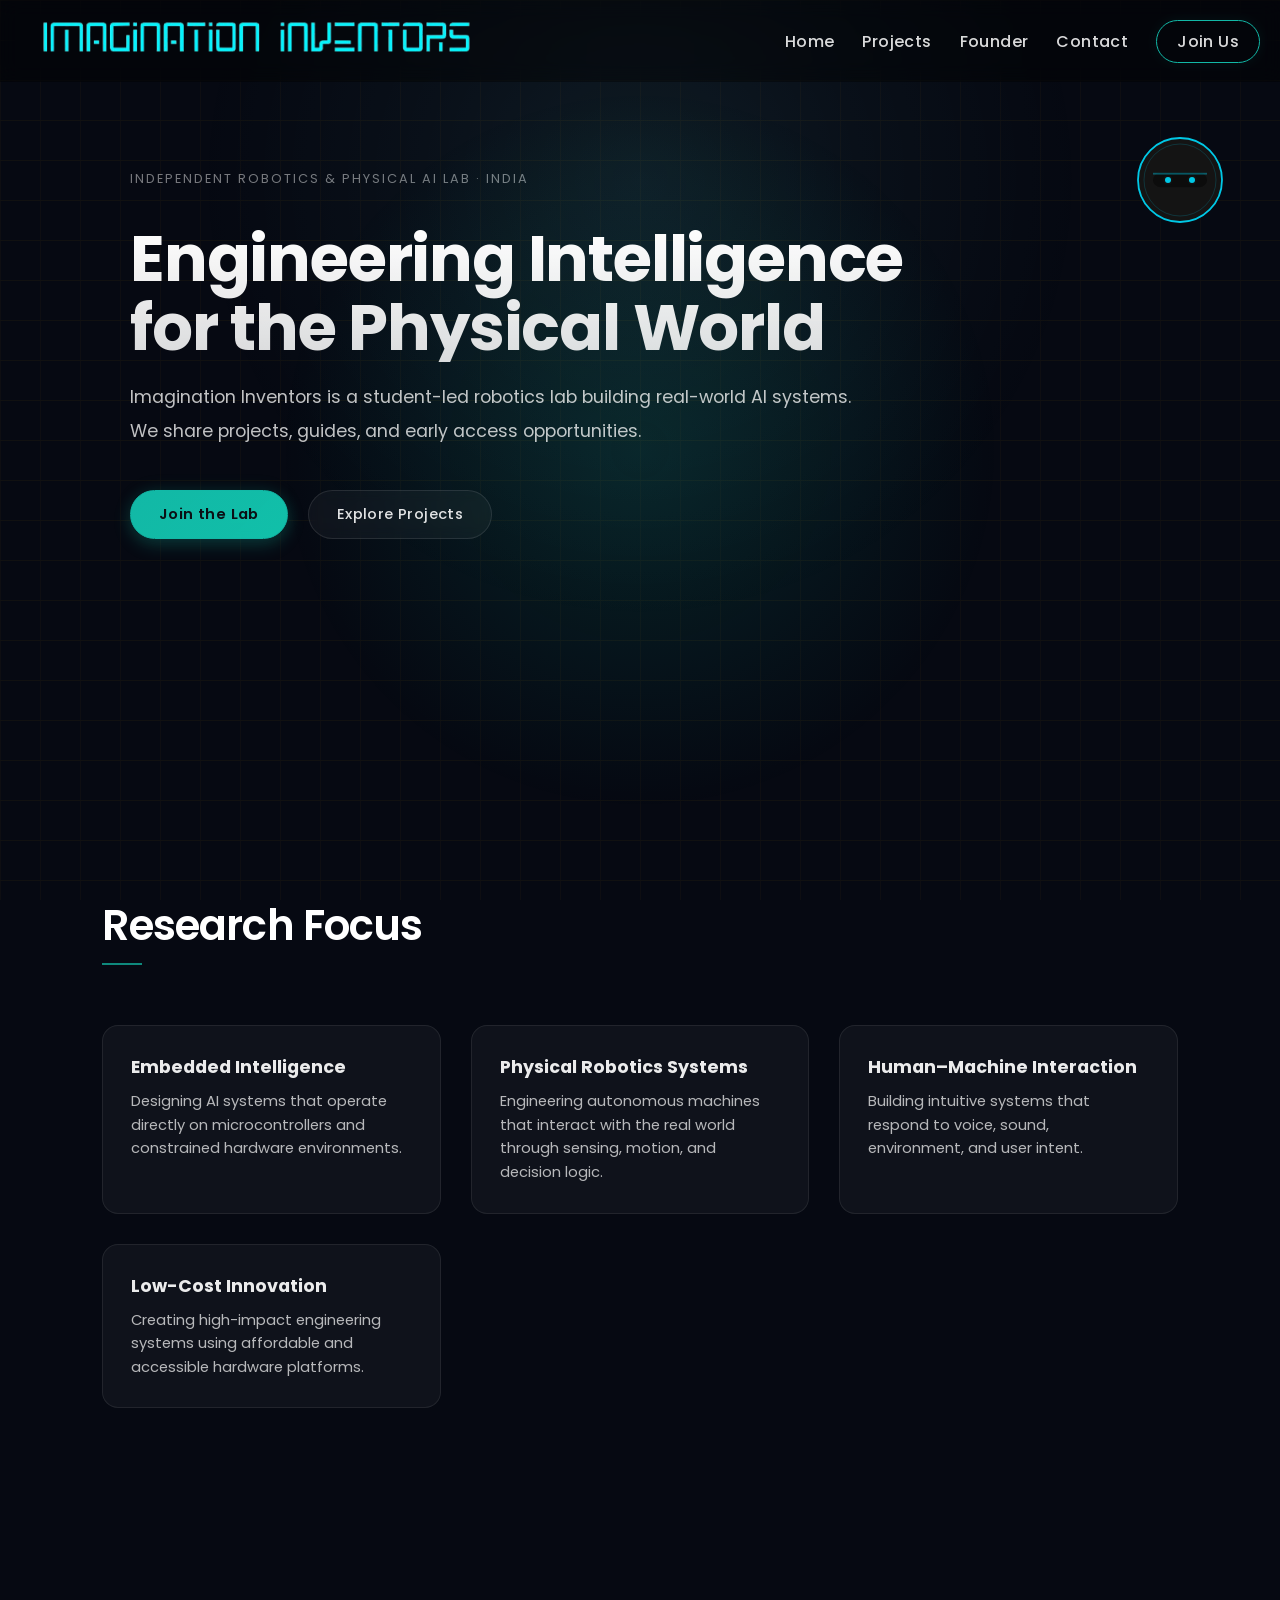
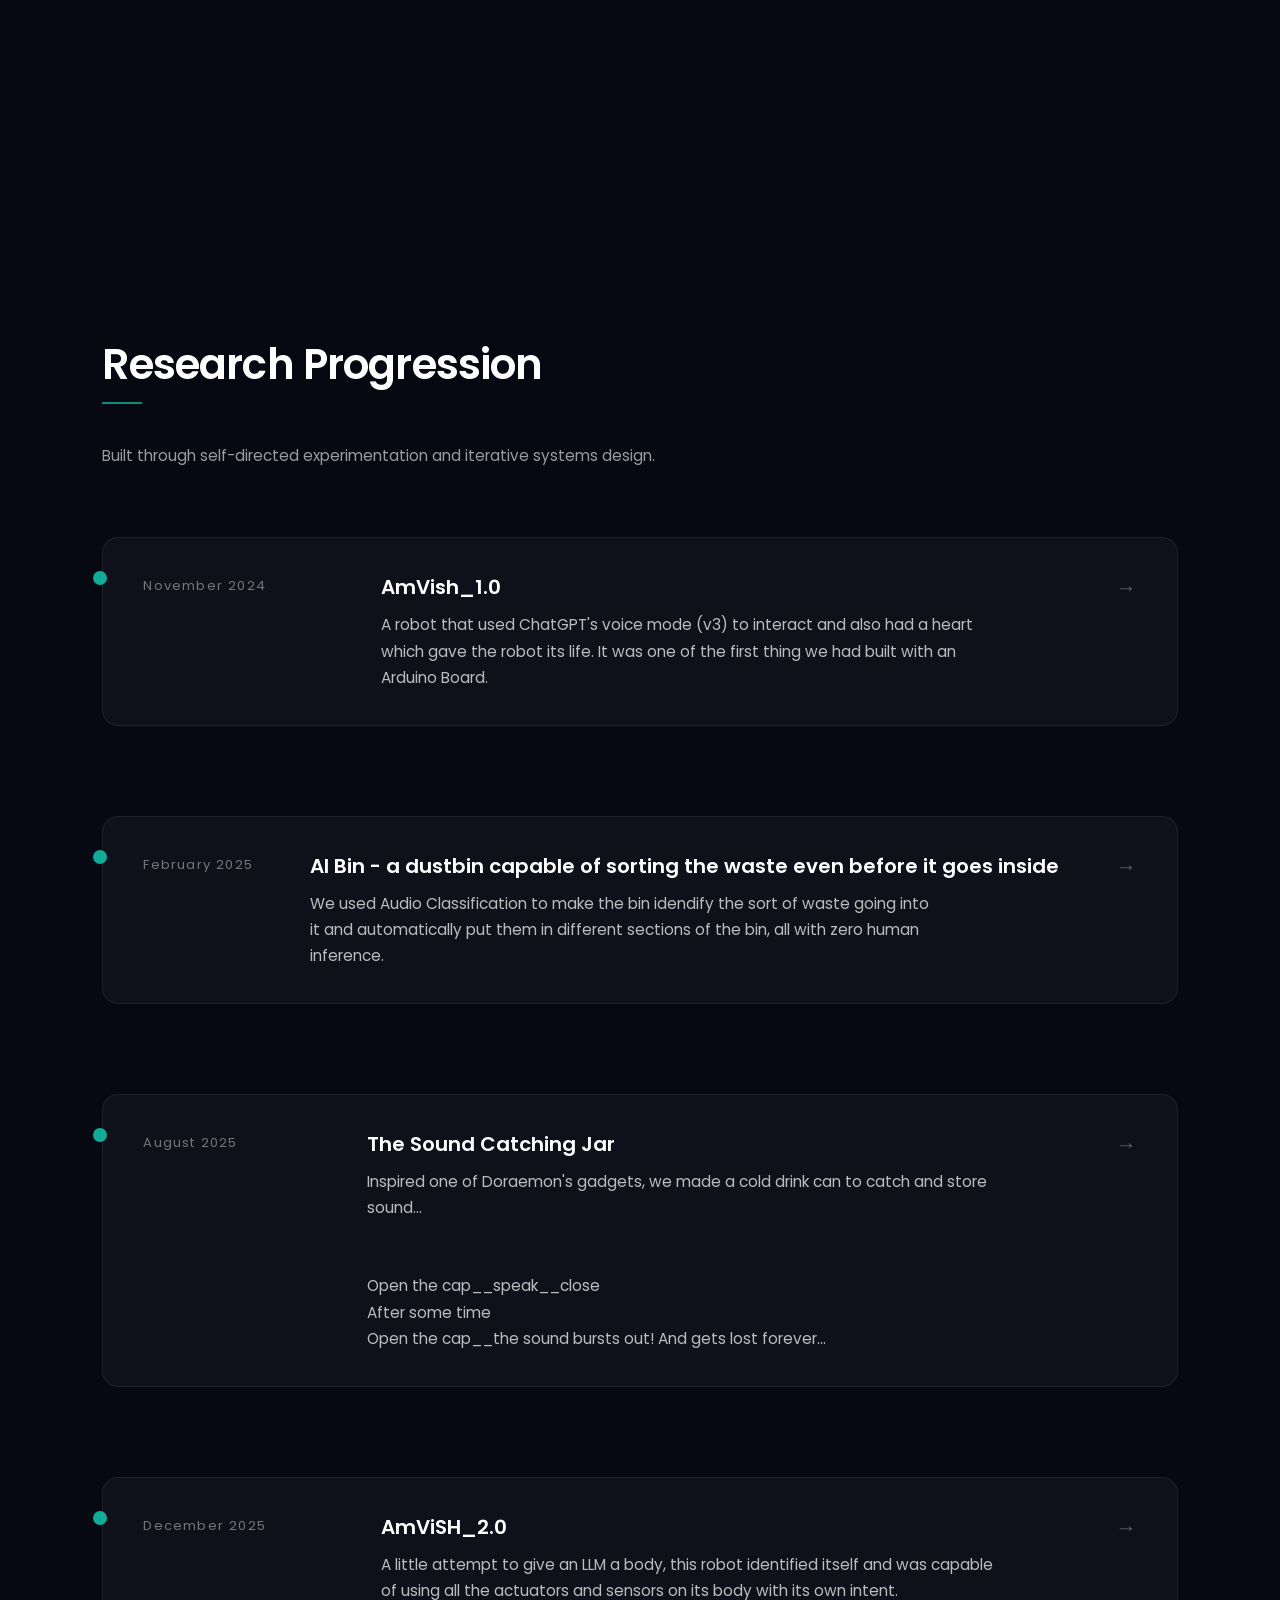
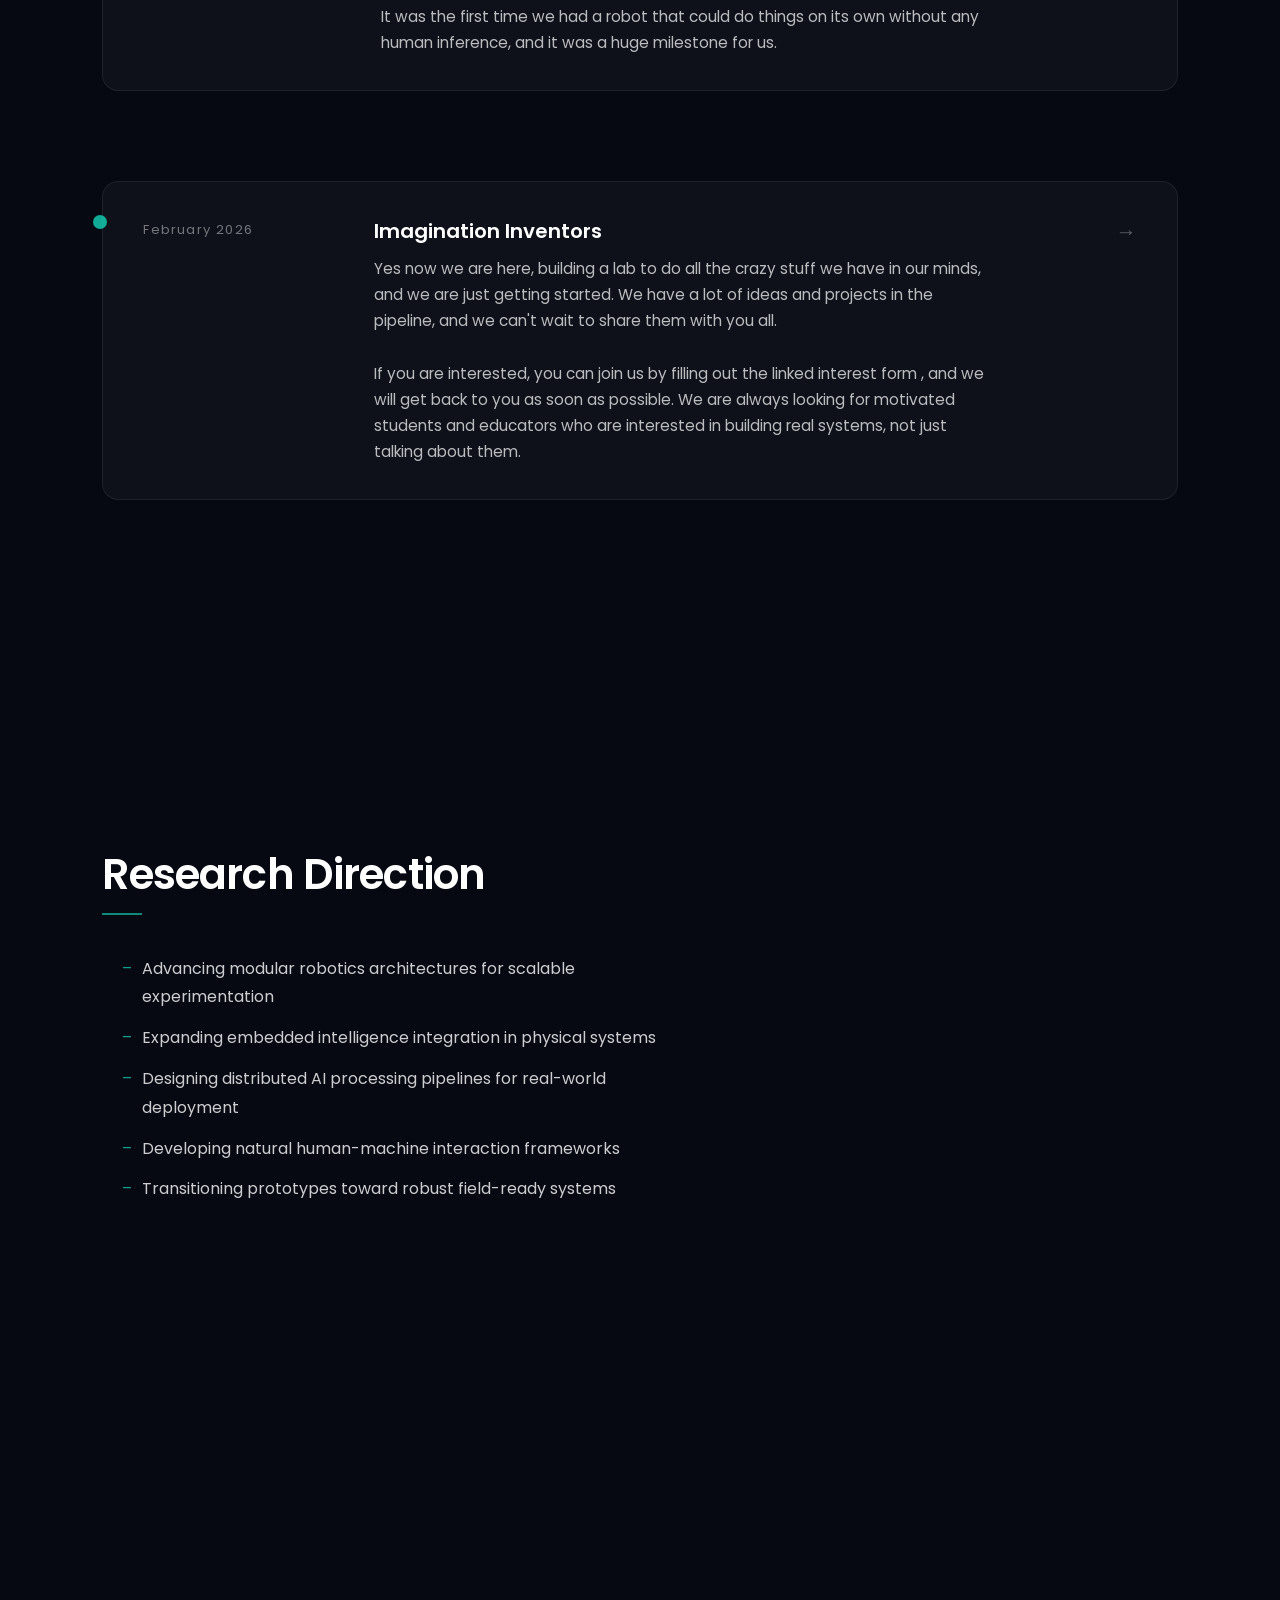
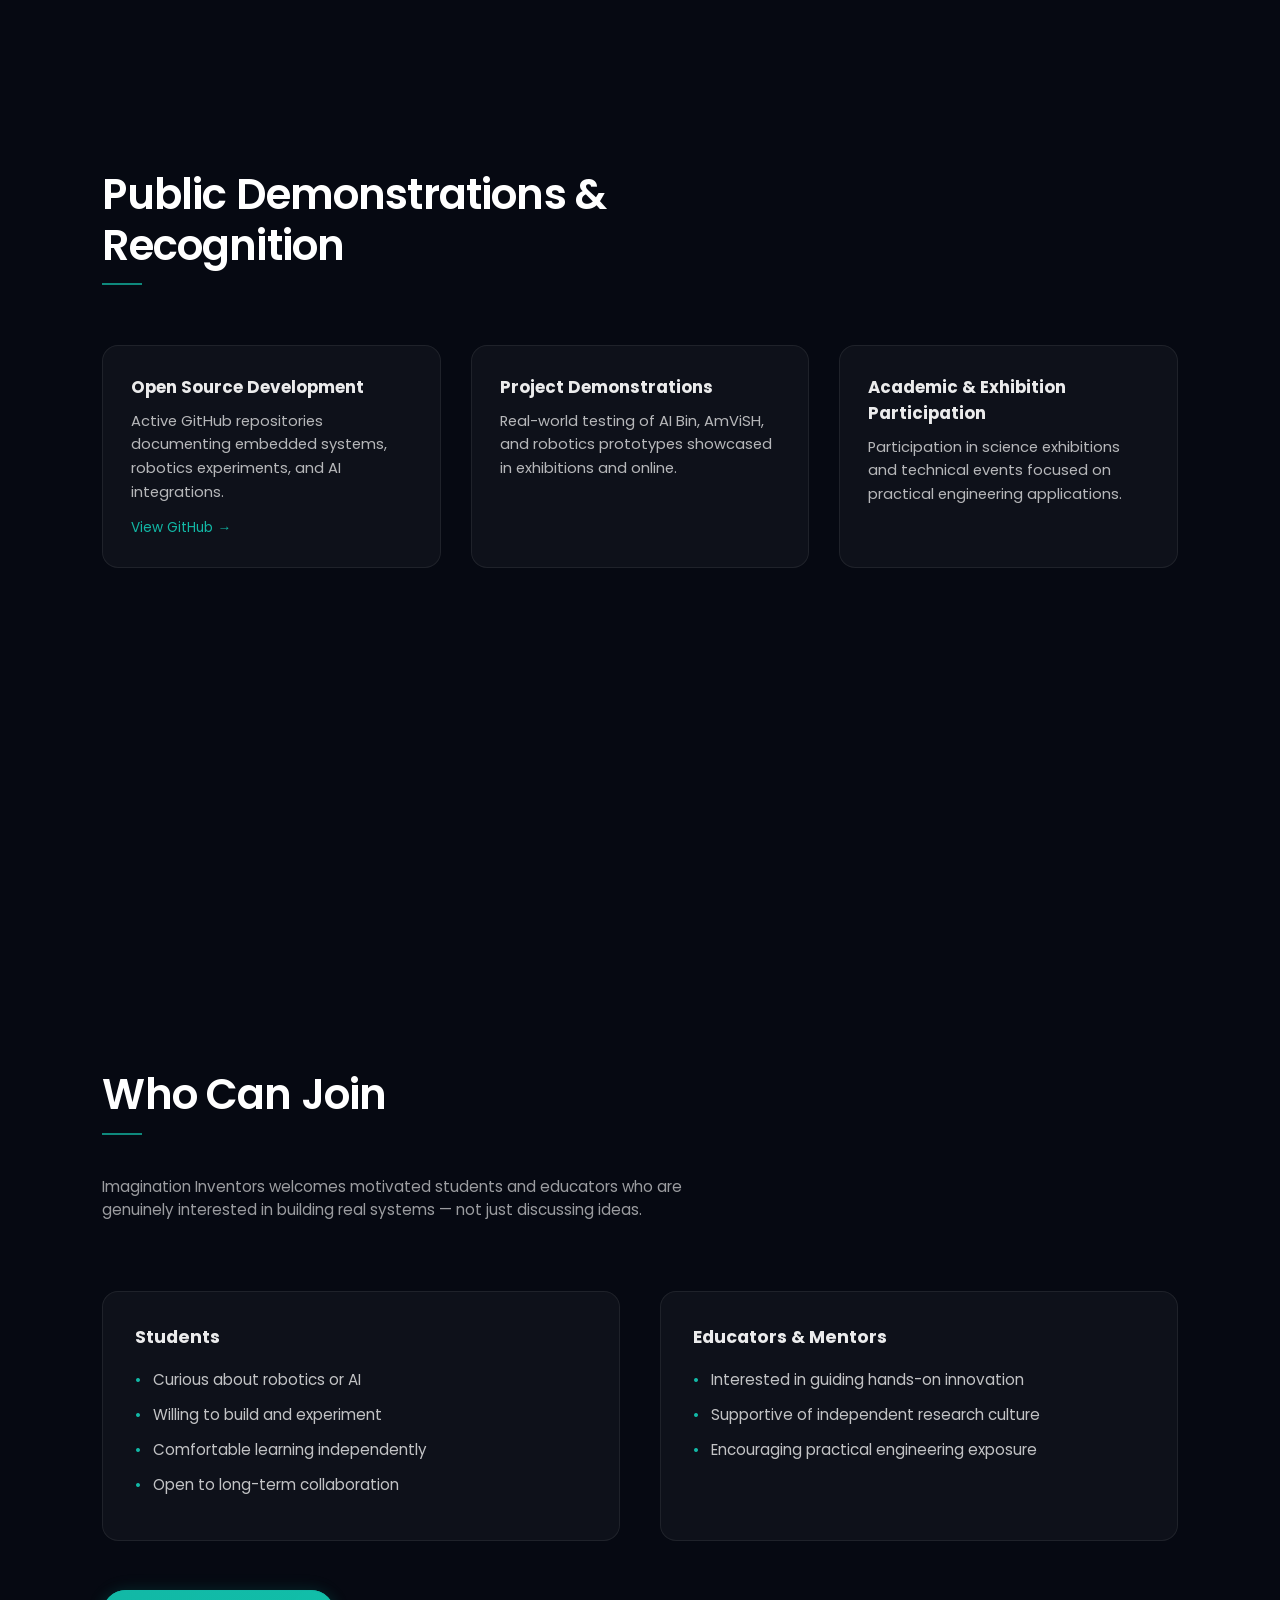
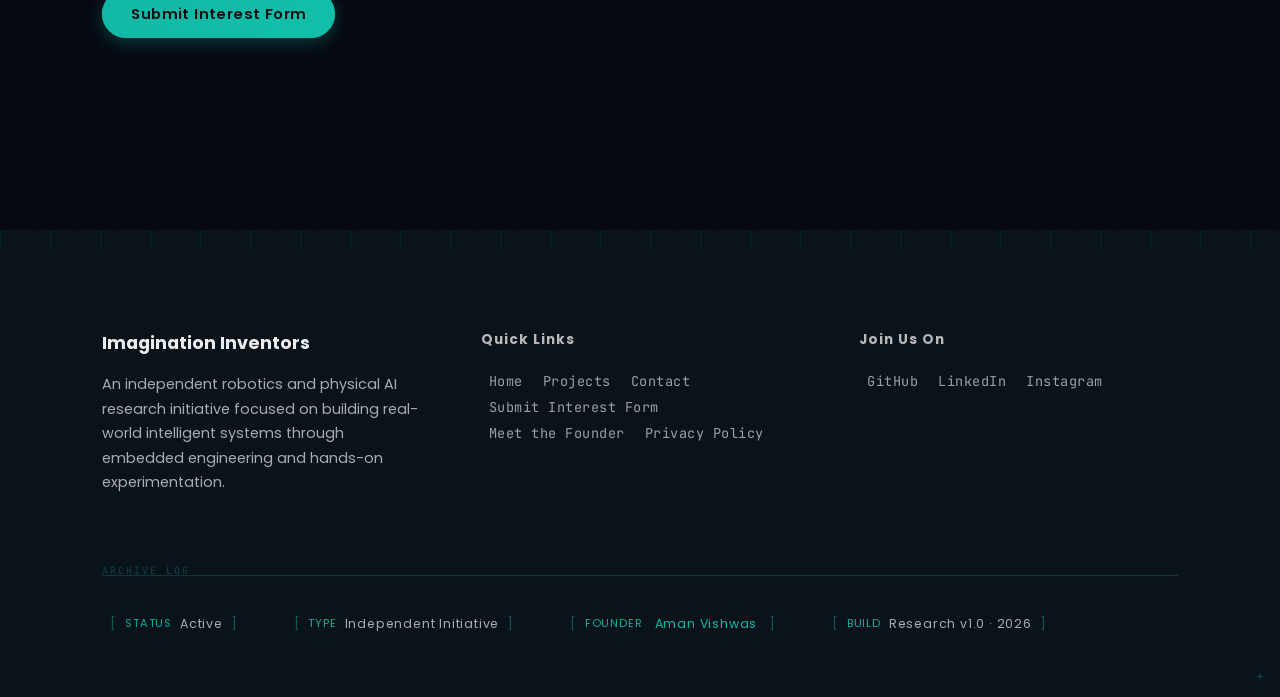
==== commit 86c840dc: "feat: add a privacy policy page regarding the use of Google Analytics." ====
--- a/index.html
+++ b/index.html
@@ -39,14 +39,14 @@
 <meta property="og:description" content="Engineering intelligent machines for the physical world.">
 <meta property="og:type" content="website">
 <meta property="og:url" content="https://imaginationinventors.in">
-<meta property="og:image" content="https://imaginationinventors.in/og-image.png">
+<meta property="og:image" content="https://imaginationinventors.in/og-image.webp">
 <meta property="og:site_name" content="Imagination Inventors">
 
 <!-- Twitter -->
 <meta name="twitter:card" content="summary_large_image">
 <meta name="twitter:title" content="Imagination Inventors | Robotics & Physical AI Lab">
 <meta name="twitter:description" content="Independent robotics and physical AI lab engineering intelligent machines for the real world.">
-<meta name="twitter:image" content="https://imaginationinventors.in/og-image.png">
+<meta name="twitter:image" content="https://imaginationinventors.in/og-image.webp">
 
 <link rel="preconnect" href="https://fonts.googleapis.com">
 <link rel="preconnect" href="https://fonts.gstatic.com" crossorigin>
@@ -504,6 +504,7 @@
       <a href="contact.html">Contact</a>
       <a href="apply.html">Submit Interest Form</a>
       <a href="founder.html">Meet the Founder</a>
+      <a href="privacy.html">Privacy Policy</a>
     </div>
 
 
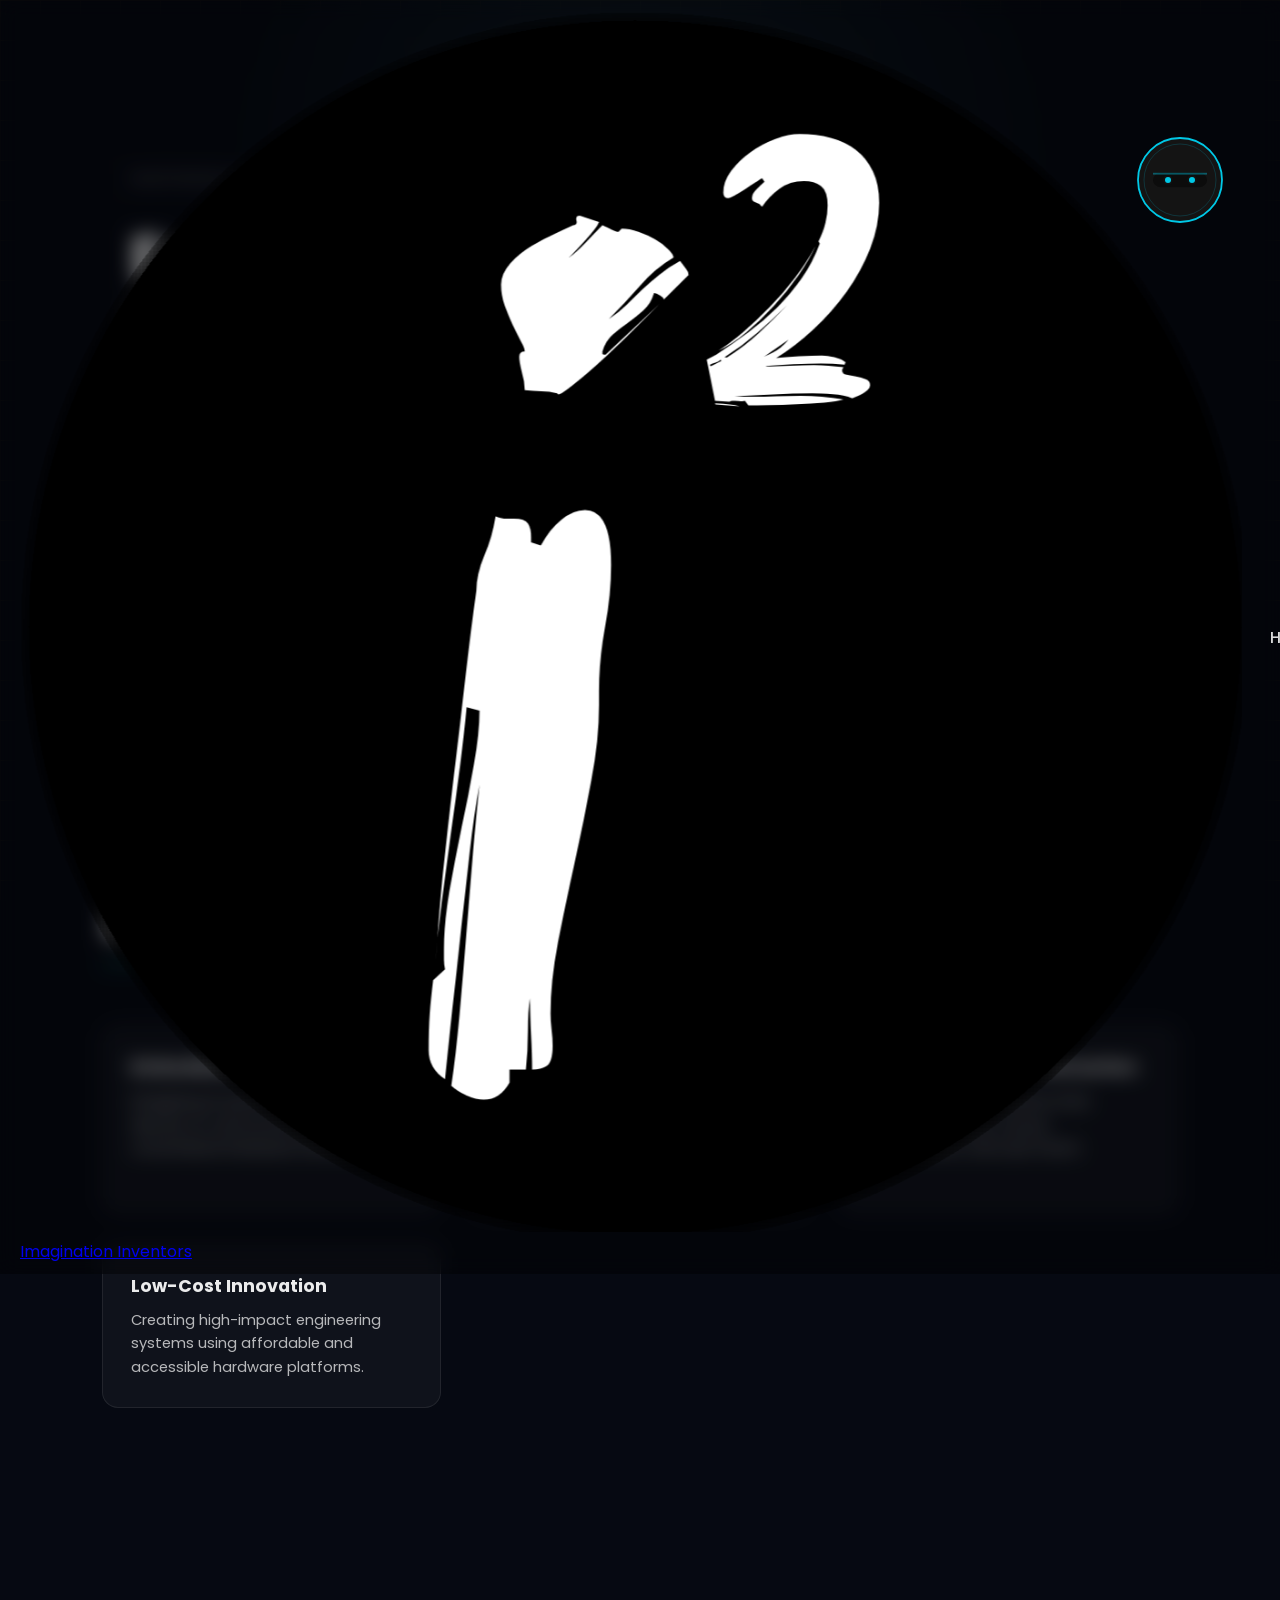
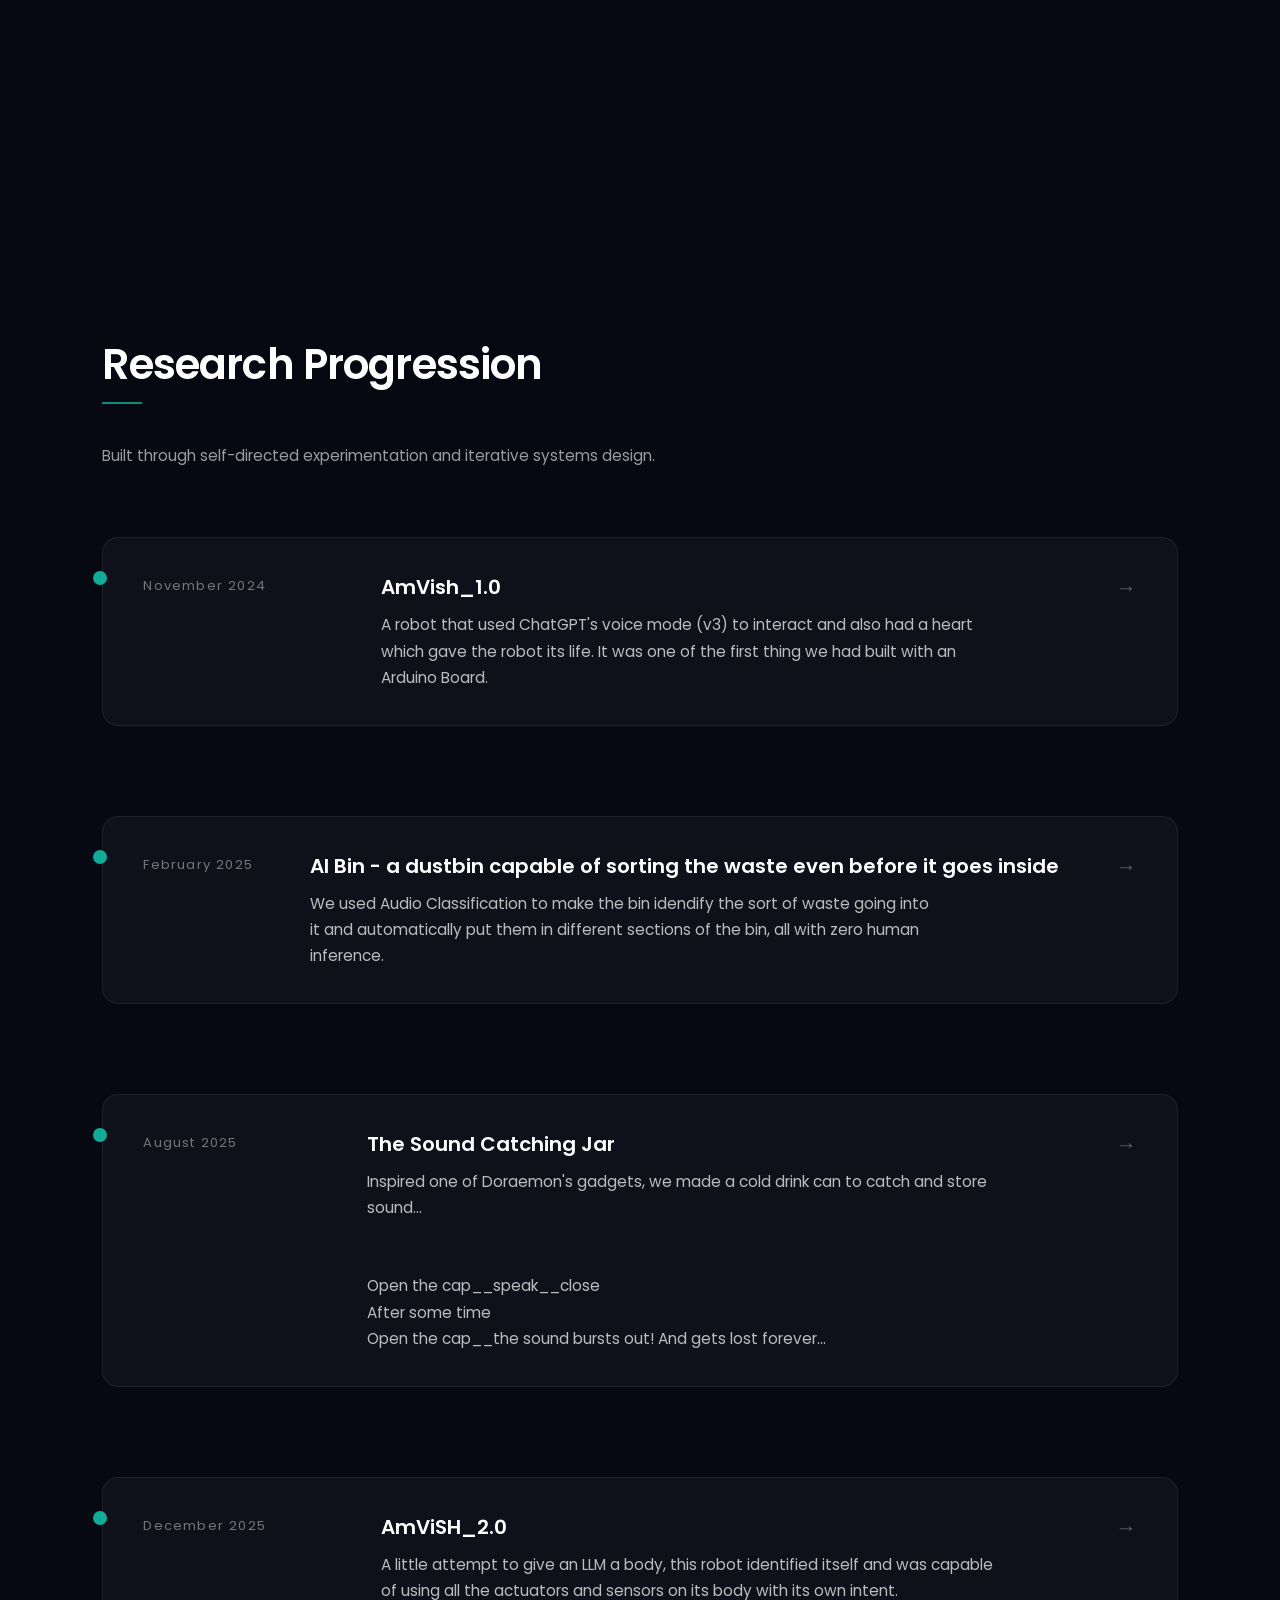
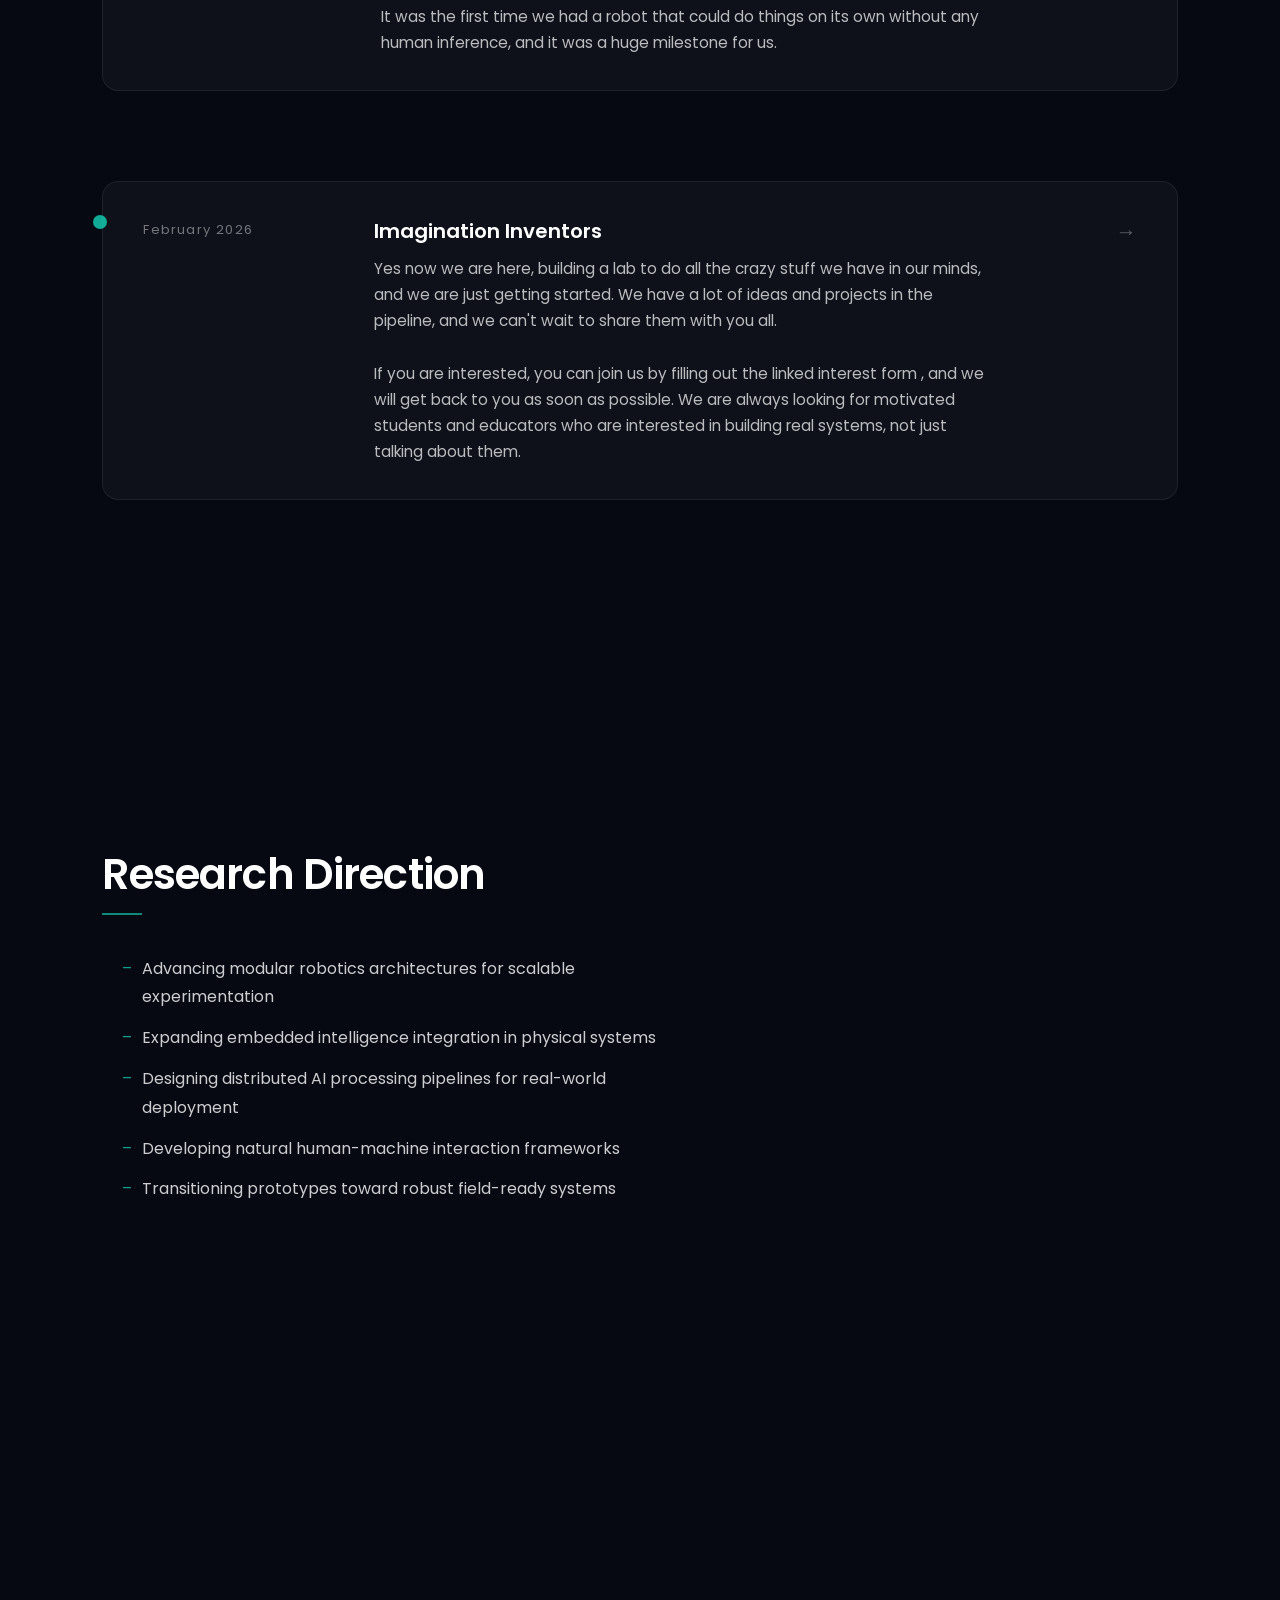
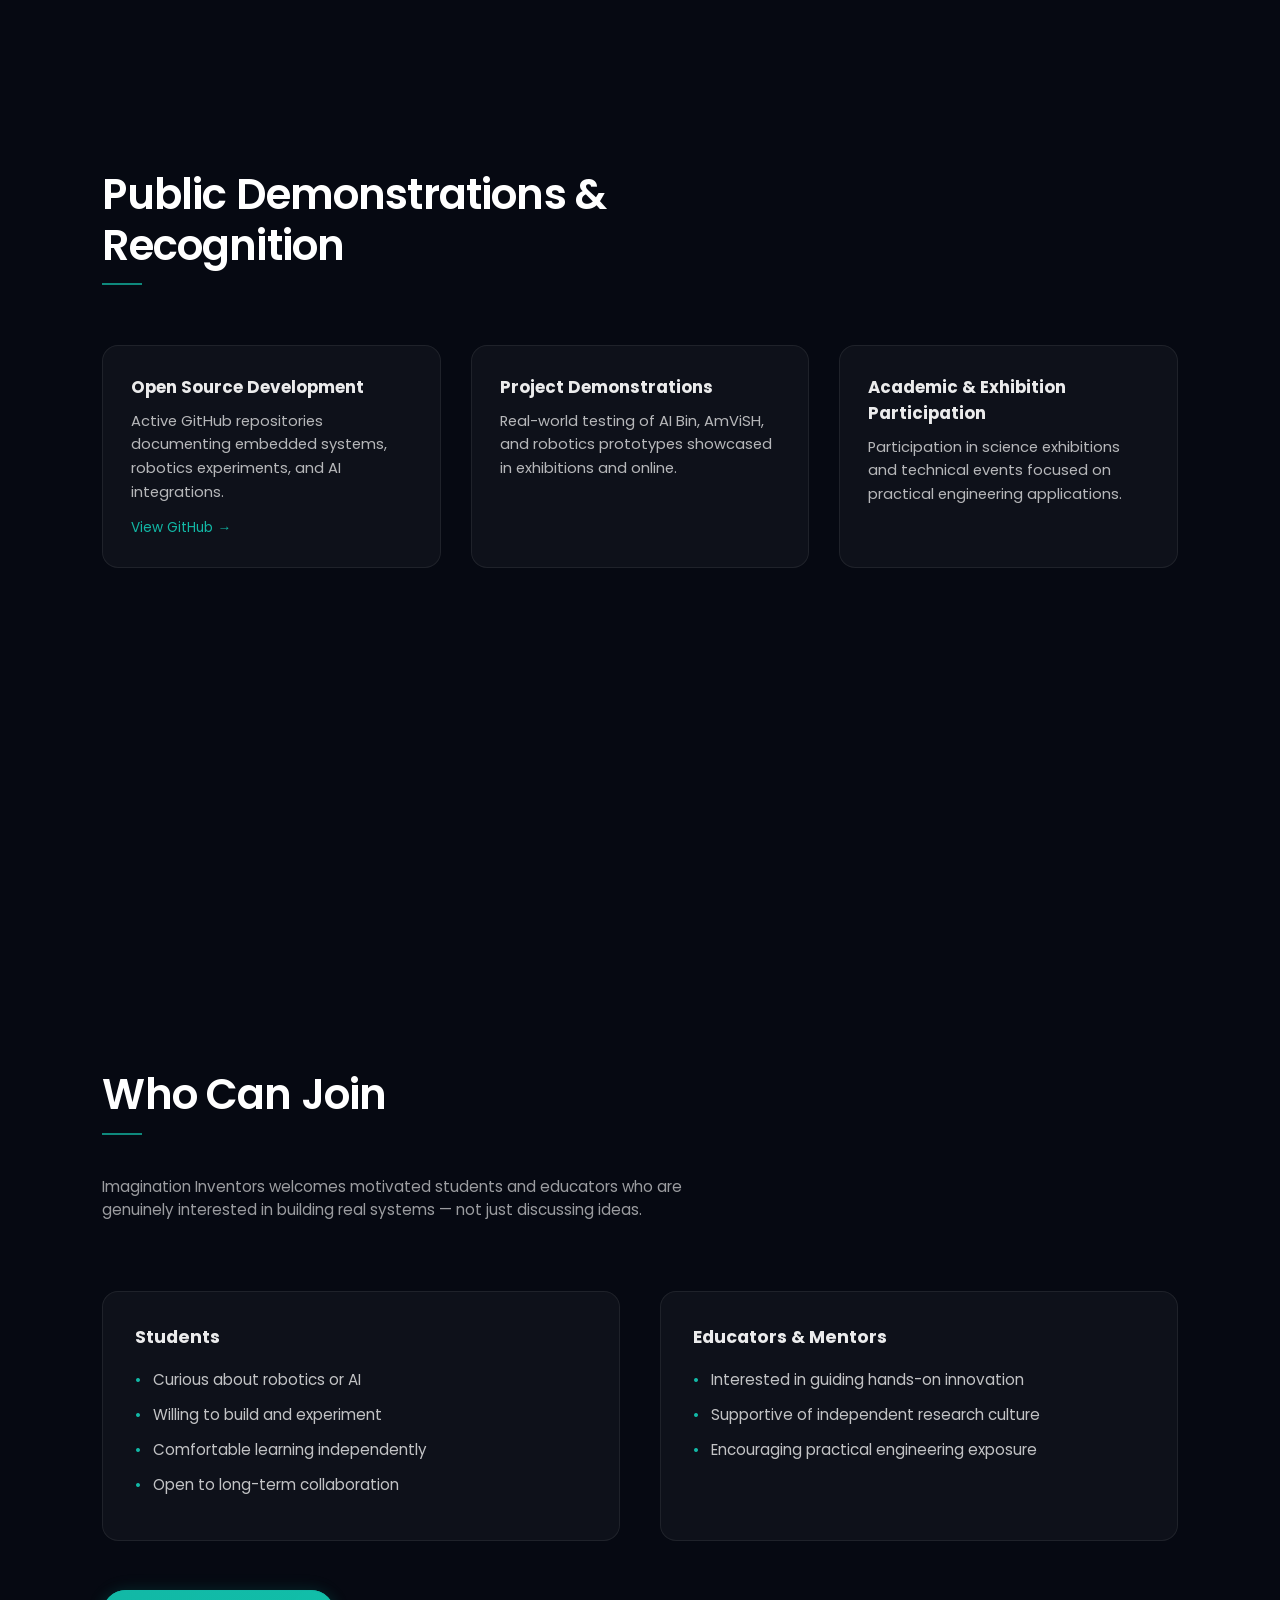
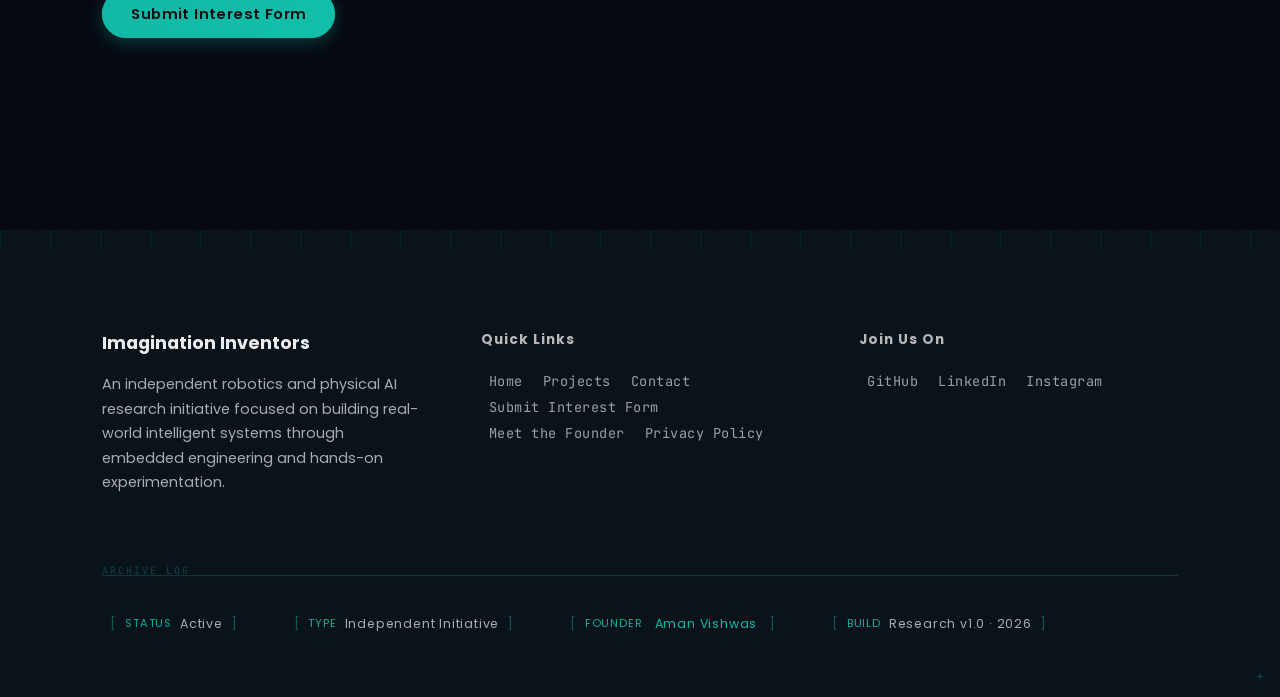
==== commit d777ab75: "fix navbar styles" ====
--- a/index.html
+++ b/index.html
@@ -60,6 +60,8 @@
 href="https://fonts.googleapis.com/css2?family=JetBrains+Mono:wght@400;500&display=swap"
 as="style"
 onload="this.onload=null;this.rel='stylesheet'">
+
+<link href="https://fonts.googleapis.com/css2?family=Playfair+Display:wght@400;600;700&display=swap" rel="stylesheet">
 
 <link rel="stylesheet" href="css/styles.css">
 
@@ -133,28 +135,44 @@
 </head>
 <body>
 
-
-
 <!-- Navbar -->
+
 <nav class="navbar">
-  <div class="logo">
-    <img src="logo.png" alt="Imagination Inventors Logo">
-  </div>
-
-  <div class="nav-links" id="navLinks">
-  <a href="index.html">Home</a>
-  <a href="#Projects" onclick="scrollToId('#Projects')">Projects</a>
-  <a href="founder.html">Founder</a>
-  <a href="contact.html">Contact</a>
-  <a href="apply.html" class="nav-login">Join Us</a>
-</div>
-
-
-  <div class="hamburger" id="hamburger">
-    <span></span>
-    <span></span>
-    <span></span>
-  </div>
+
+<a href="index.html" class="brand">
+
+<img src="favicon.svg" alt="Imagination Inventors Logo" class="brand-logo">
+
+<span class="brand-text">
+Imagination Inventors
+</span>
+
+</a>
+
+
+<div class="nav-links" id="navLinks">
+
+<a href="index.html">Home</a>
+
+<a href="projects.html">Projects</a>
+
+<a href="founder.html">Founder</a>
+
+<a href="contact.html">Contact</a>
+
+<a href="apply.html" class="nav-login">Join Us</a>
+
+</div>
+
+
+<div class="hamburger" id="hamburger">
+
+<span></span>
+<span></span>
+<span></span>
+
+</div>
+
 </nav>
 <div class="menu-overlay" id="menuOverlay"></div>
 <main>
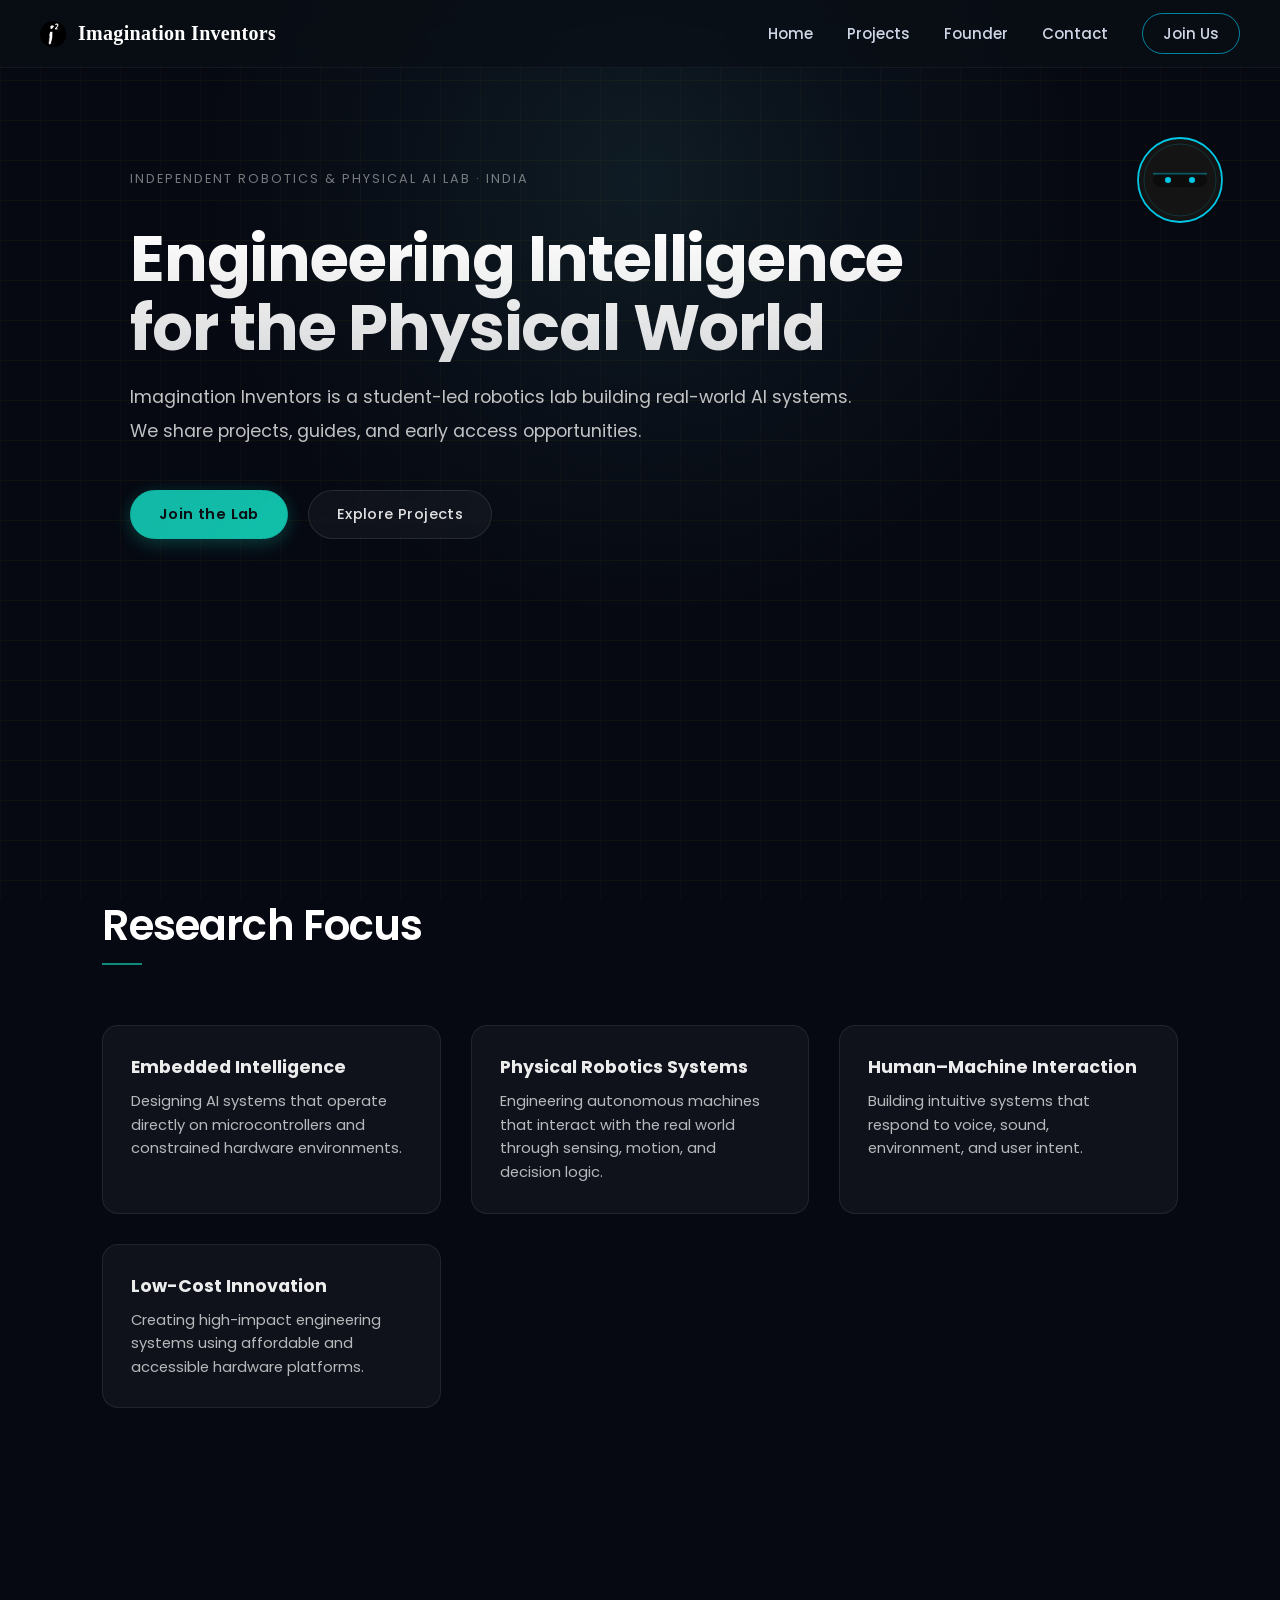
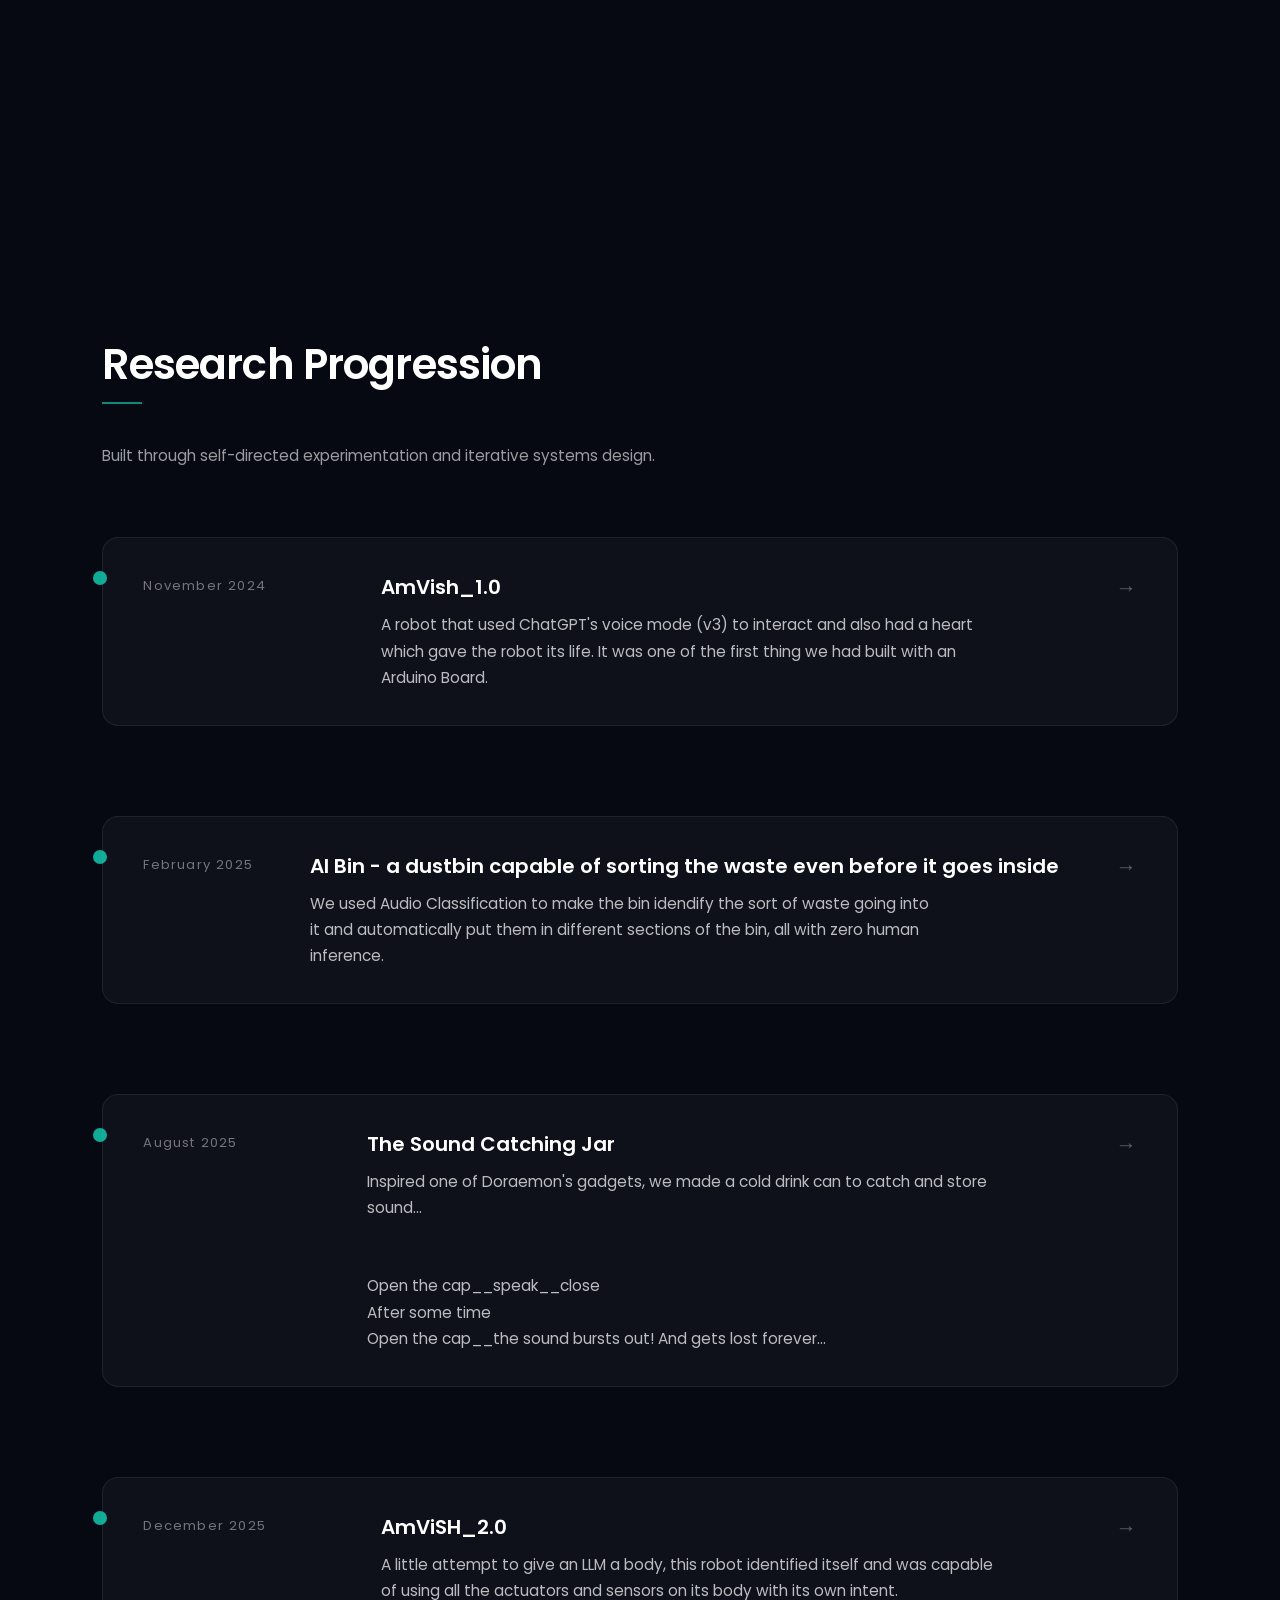
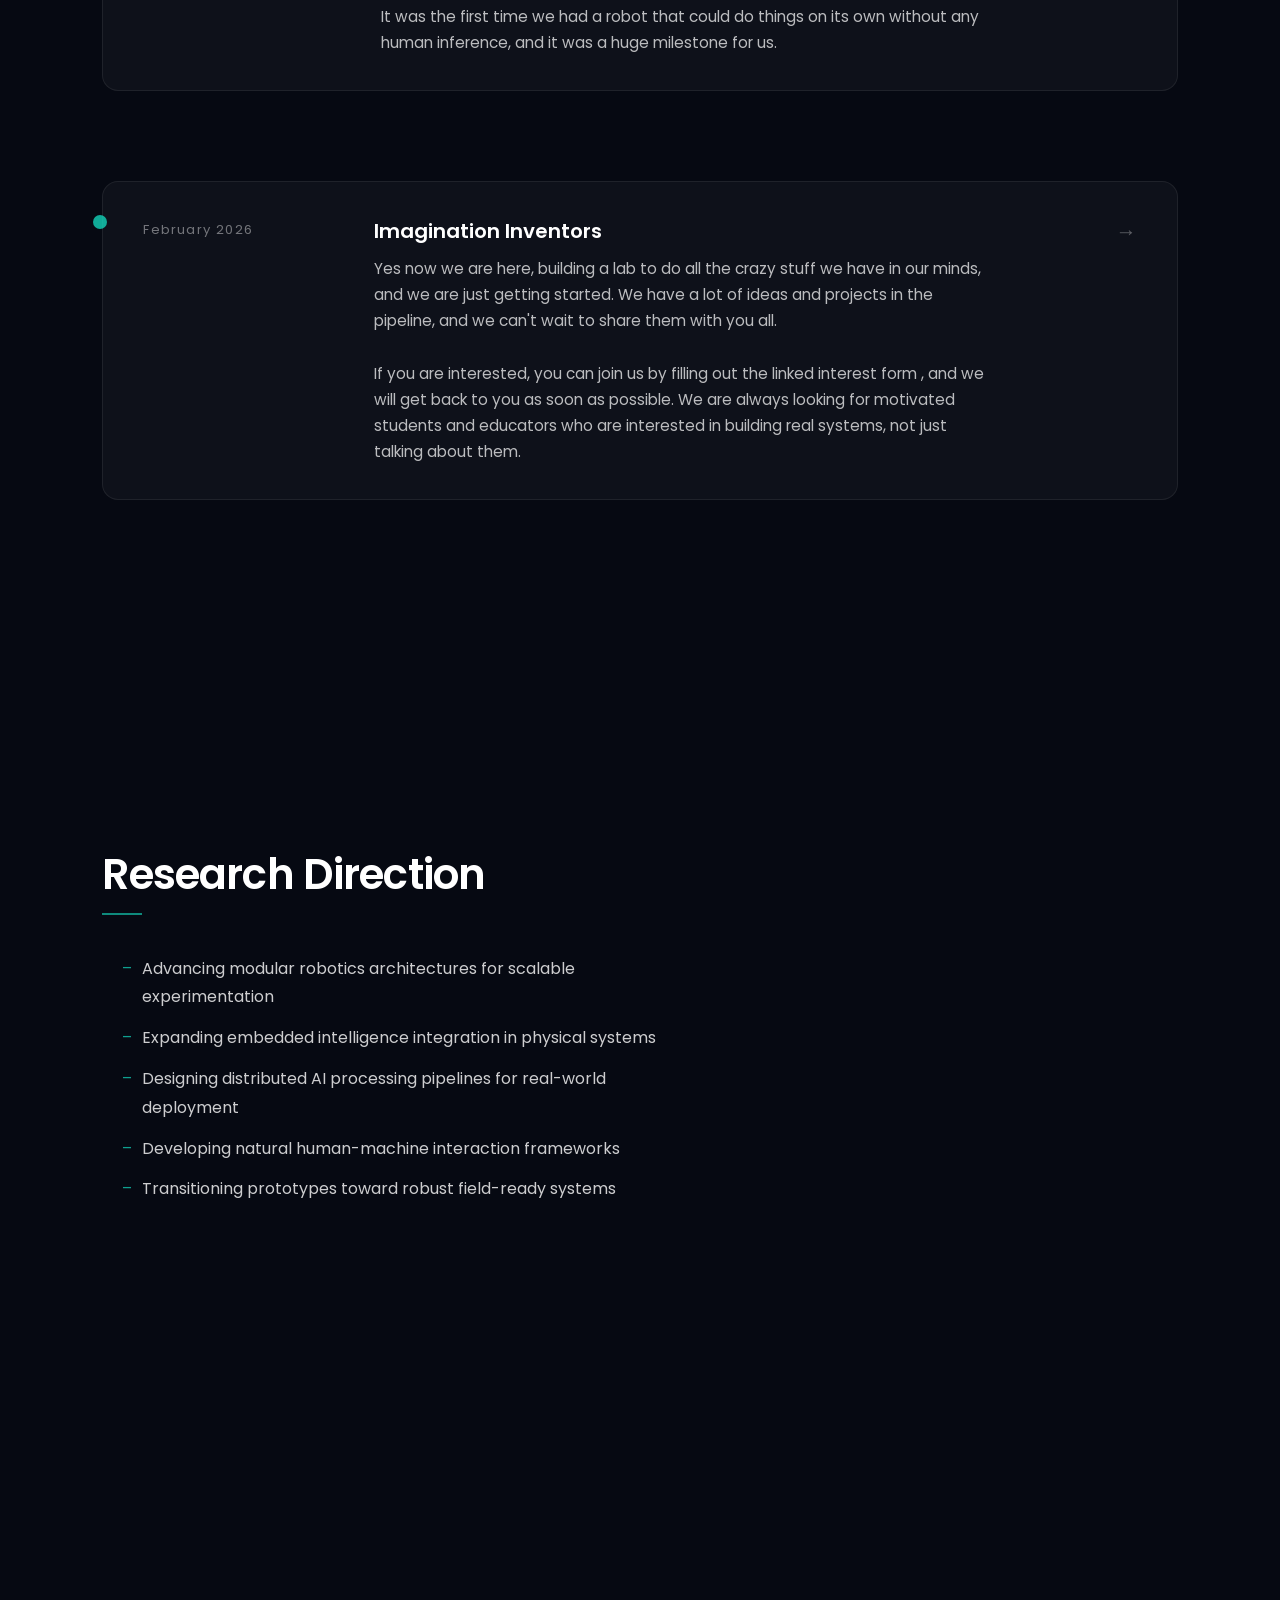
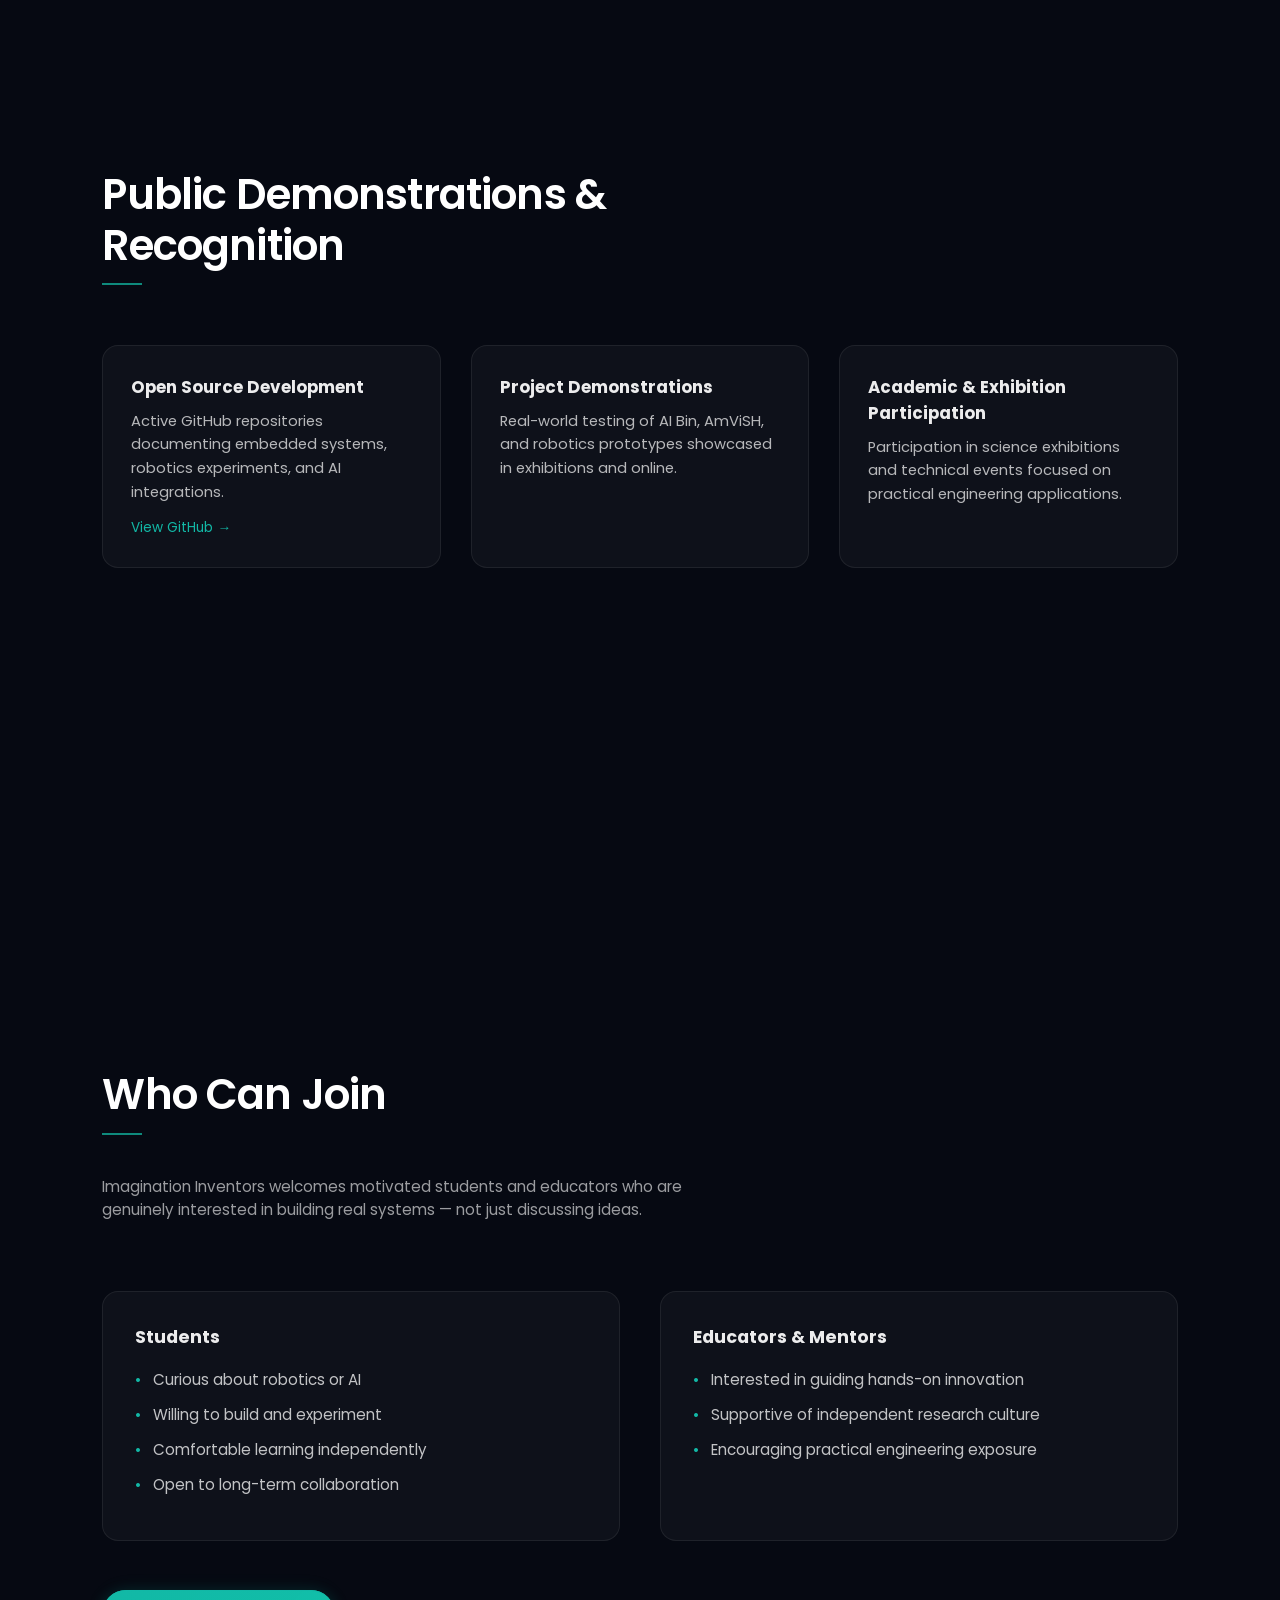
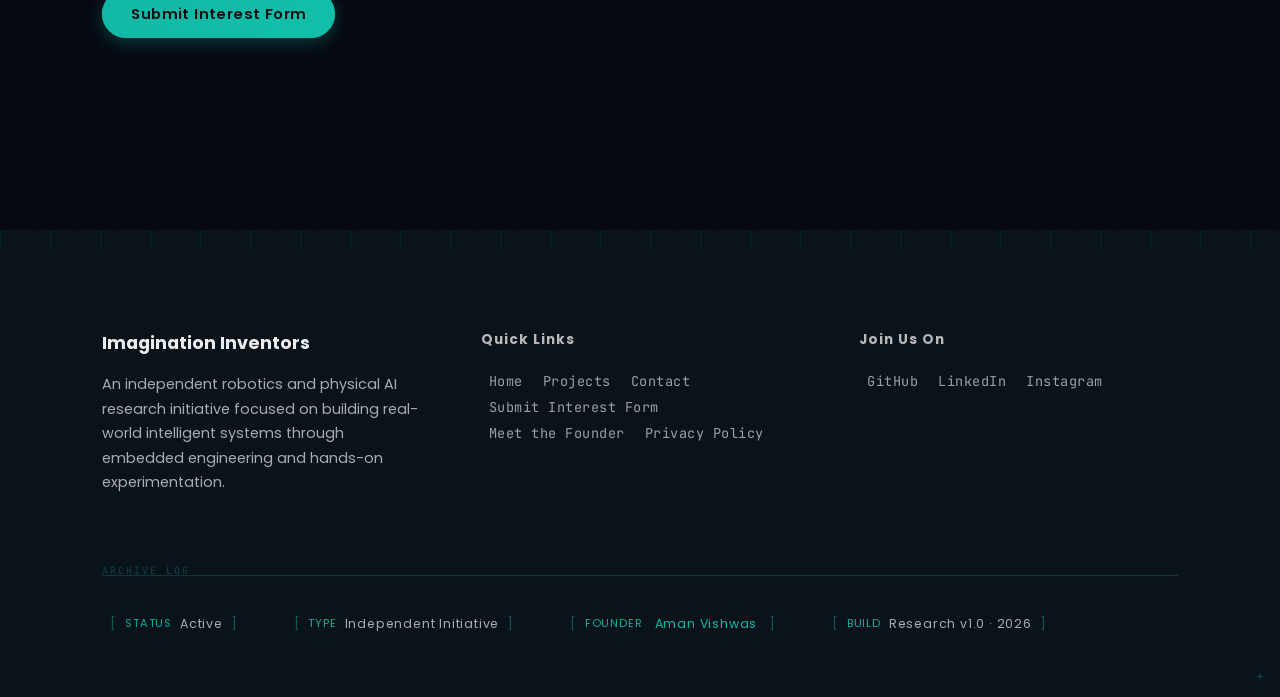
==== commit 1e79ab34: "move the logo and the hamburger more towards the edges on mobiles" ====
--- a/index.html
+++ b/index.html
@@ -205,6 +205,11 @@
 </header>
 
 <div class="orb-container">
+
+    <div class="orb-tooltip" id="orbTooltip">
+    👋🏻Hi!  I am AmViSH HALO
+  </div>
+
   <div class="orb-wrapper">
     <svg class="orb" viewBox="0 0 200 200">
 
--- a/css/styles.css
+++ b/css/styles.css
@@ -27,7 +27,7 @@
   /* Border Tone */
   --border:rgba(0,200,230,0.28);
 
-  --nav-height:70px;
+  --nav-height:68px;
   --section-padding:120px 8%;
 }
 
@@ -92,167 +92,388 @@
   filter:drop-shadow(0 0 5px var(--accent));
 }
 
-/* Navbar */
+/* =============================== */
+/* BRAND (Shared with Project UI) */
+/* =============================== */
+
+.brand{
+display:flex;
+align-items:center;
+gap:10px;
+}
+
+.brand-logo{
+width:28px;
+height:28px;
+flex-shrink:0;
+}
+
+.brand-text{
+font-family:"Playfair Display", serif;
+font-size:20px;
+font-weight:600;
+color:#ffffff;
+letter-spacing:0.3px;
+}
+
+/* ========================================= */
+/* GLOBAL NAVBAR */
+/* ========================================= */
+/* ========================================= */
+/* NAVBAR */
+/* ========================================= */
+
 .navbar{
-  position:fixed;
-  width:100%;
-  padding:10px 20px;
-  display:flex;
-  justify-content:space-between;
-  align-items:center;
-  background:rgba(0,0,0,0.4);
-  backdrop-filter:blur(10px);
-  z-index:1000;
-}
-
-/* Desktop nav links */
+position:fixed;
+top:0;
+left:0;
+
+width:100%;
+height:68px;
+
+display:flex;
+align-items:center;
+justify-content:space-between;
+
+padding:0 40px;
+
+background:rgba(10,15,22,.75);
+backdrop-filter:blur(14px);
+
+border-bottom:1px solid rgba(255,255,255,.05);
+
+z-index:1000;
+}
+
+/* ========================================= */
+/* BRAND (LOGO + TEXT) */
+/* ========================================= */
+
+.brand{
+display:flex;
+align-items:center;
+gap:12px;
+
+text-decoration:none;
+color:inherit;
+}
+
+.brand-logo{
+width:26px;
+height:26px;
+flex-shrink:0;
+}
+
+.brand-text{
+font-family:"Playfair Display", serif;
+font-size:20px;
+font-weight:600;
+color:#ffffff;
+}
+
+.brand:hover{
+opacity:.85;
+}
+
+/* ========================================= */
+/* NAV LINKS */
+/* ========================================= */
+
 .nav-links{
-  display:flex;
-  align-items:center;
-}
-
-/* Base link styling */
+display:flex;
+align-items:center;
+
+gap:34px;
+
+font-family:"Space Grotesk",sans-serif;
+
+flex-shrink:0;
+}
+
 .nav-links a{
-  position: relative;
-  color: rgba(255,255,255,0.85);
-  text-decoration: none;
-  margin-left: 28px;
-  font-weight: 500;
-  letter-spacing: 0.4px;
-  transition: color 0.35s cubic-bezier(.22,.61,.36,1),
-              transform 0.35s cubic-bezier(.22,.61,.36,1);
-}
-
-/* Subtle hover refinement */
+text-decoration:none;
+
+color:#cfd6e6;
+
+font-size:15px;
+font-weight:500;
+
+transition:color .2s ease;
+}
+
 .nav-links a:hover{
-  color: #ffffff;
-  transform: translateY(-1px);
-}
-
-/* Premium underline layer */
-.nav-links a::after{
-  content: "";
-  position: absolute;
-  left: 50%;
-  bottom: -8px;
-  width: 0%;
-  height: 1.5px;
-  background: linear-gradient(
-    90deg,
-    rgba(125,249,255,0) 0%,
-    rgba(125,249,255,0.9) 50%,
-    rgba(125,249,255,0) 100%
-  );
-  transform: translateX(-50%);
-  transition: width 0.4s cubic-bezier(.22,.61,.36,1),
-              opacity 0.4s ease;
-  opacity: 0;
-  border-radius: 10px;
-}
-
-/* Underline reveal */
-.nav-links a:hover::after{
-  width: 120%;
-  opacity: 1;
-}
-
-@supports not (backdrop-filter: blur(1px)) {
-  nav,
-  .stack-card,
-  .menu-overlay {
-    background:rgba(0,0,0,0.85);
-  }
-}
-
-
-/* Hamburger base */
+color:#ffffff;
+}
+
+/* ========================================= */
+/* ACTIVE LINK */
+/* ========================================= */
+
+.nav-links a.active{
+color:#ffffff;
+position:relative;
+}
+
+.nav-links a.active::after{
+content:"";
+
+position:absolute;
+
+left:0;
+bottom:-6px;
+
+width:100%;
+height:2px;
+
+background:#00d4ff;
+border-radius:2px;
+}
+
+/* ========================================= */
+/* JOIN BUTTON */
+/* ========================================= */
+
+.nav-login{
+padding:8px 20px;
+
+border-radius:24px;
+
+border:1px solid rgba(0,212,255,.6);
+
+color:#ffffff;
+}
+
+.nav-login:hover{
+background:rgba(0,212,255,.12);
+}
+
+/* ========================================= */
+/* HAMBURGER BUTTON */
+/* ========================================= */
+
 .hamburger{
-  display:none;
-  flex-direction:column;
-  justify-content:center;
-  cursor:pointer;
-  width:30px;
-  height:22px;
-  position:relative;
+display:none;
+
+flex-direction:column;
+justify-content:center;
+
+gap:5px;
+
+width:28px;
+height:22px;
+
+cursor:pointer;
 }
 
 .hamburger span{
-  position:absolute;
-  width:100%;
-  height:3px;
-  background:white;
-  transition:all 0.3s ease;
-}
-
-.hamburger span:nth-child(1){ top:0; }
-.hamburger span:nth-child(2){ top:9px; }
-.hamburger span:nth-child(3){ bottom:0; }
-
-/* Hamburger animation */
+display:block;
+
+width:100%;
+height:2px;
+
+background:#ffffff;
+
+transition:
+transform .35s cubic-bezier(.22,1,.36,1),
+opacity .25s ease;
+}
+
+/* hover feedback */
+
+.hamburger:hover span{
+background:#ffffff;
+}
+
+/* ========================================= */
+/* HAMBURGER ANIMATION */
+/* ========================================= */
+
 .hamburger.active span:nth-child(1){
-  top:9px;
-  transform:rotate(45deg);
+transform:translateY(7px) rotate(45deg);
 }
 
 .hamburger.active span:nth-child(2){
-  opacity:0;
+opacity:0;
 }
 
 .hamburger.active span:nth-child(3){
-  top:9px;
-  bottom:auto;
-  transform:rotate(-45deg);
-}
+transform:translateY(-7px) rotate(-45deg);
+}
+
+/* ========================================= */
+/* MENU OVERLAY */
+/* ========================================= */
 
 .menu-overlay{
-  position:fixed;
-  inset:0;
-  background:rgba(0,0,0,0.4);
-  backdrop-filter:blur(10px);
-  opacity:0;
-  pointer-events:none;
-  transition:0.3s ease;
-  z-index:900;
+position:fixed;
+
+top:0;
+left:0;
+
+width:100%;
+height:100vh;
+
+background:rgba(0,0,0,.5);
+
+opacity:0;
+pointer-events:none;
+
+transition:opacity .3s ease;
+
+z-index:900;
 }
 
 .menu-overlay.active{
-  opacity:1;
-  pointer-events:auto;
-}
+opacity:1;
+pointer-events:auto;
+}
+
+/* ========================================= */
+/* PREMIUM DROPDOWN MENU */
+/* ========================================= */
+
+/* ========================================= */
+/* MOBILE NAVBAR EDGE ALIGNMENT */
+/* ========================================= */
+
+@media (max-width:768px){
+
+.navbar{
+padding:0 16px;
+}
+
+.brand{
+gap:8px;
+}
+
+.hamburger{
+margin-right:-2px;
+}
+
+}
+
+@media (max-width:1100px){
+
+.nav-links{
+
+position:absolute;
+
+top:78px;
+right:30px;
+
+display:flex;
+flex-direction:column;
+
+align-items:flex-start;
+
+gap:26px;
+
+padding:26px 32px;
+
+background:
+linear-gradient(
+180deg,
+rgba(12,16,24,.96),
+rgba(8,12,18,.98)
+);
+
+border:1px solid rgba(255,255,255,.06);
+
+border-radius:14px;
+
+backdrop-filter:blur(18px);
+
+box-shadow:
+0 20px 60px rgba(0,0,0,.55);
+
+transform:translateY(-10px);
+opacity:0;
+
+pointer-events:none;
+
+transition:
+opacity .25s ease,
+transform .25s ease;
+
+}
+
+.nav-links::before{
+
+content:"";
+
+position:absolute;
+
+top:-8px;
+right:18px;
+
+width:14px;
+height:14px;
+
+background:rgba(12,16,24,.96);
+
+border-left:1px solid rgba(255,255,255,.06);
+border-top:1px solid rgba(255,255,255,.06);
+
+transform:rotate(45deg);
+
+}
+
+/* OPEN STATE */
+
+.nav-links.active{
+
+opacity:1;
+transform:translateY(0);
+
+pointer-events:auto;
+
+}
+
+/* NAV LINKS */
+
+.nav-links a{
+
+font-size:17px;
+font-weight:500;
+
+color:#d6dbe8;
+
+transition:
+color .2s ease,
+transform .2s ease;
+
+}
+
+.nav-links a:hover{
+
+color:#ffffff;
+transform:translateX(4px);
+
+}
+
+/* JOIN BUTTON */
 
 .nav-login{
-  padding: 8px 20px;
-  border: 1px solid var(--accent2);
-  border-radius: 999px;
-  color: var(--accent2);
-  background: transparent;
-  font-weight: 500;
-  letter-spacing: 0.5px;
-  transition: 
-    background 0.35s cubic-bezier(.22,.61,.36,1),
-    color 0.35s cubic-bezier(.22,.61,.36,1),
-    box-shadow 0.35s cubic-bezier(.22,.61,.36,1),
-    transform 0.35s cubic-bezier(.22,.61,.36,1);
-}
-
-/* Premium hover */
-.nav-login:hover{
-  background: linear-gradient(
-    135deg,
-    rgba(24,240,212,0.15),
-    rgba(24,240,212,0.35)
-  );
-  border-color: var(--accent2);
-  color: #ffffff;
-  transform: translateY(-1px);
-  box-shadow: 
-    0 8px 20px rgba(24,240,212,0.18),
-    0 0 20px rgba(24,240,212,0.08);
-}
-
-.nav-login{
-  box-shadow: 0 0 12px rgba(24,240,212,0.06);
-}
+
+margin-top:6px;
+
+padding:8px 18px;
+
+border-radius:22px;
+
+border:1px solid rgba(0,212,255,.6);
+
+}
+
+/* HAMBURGER */
+
+.hamburger{
+display:flex;
+}
+
+
+}
+
 
 /* ================= HERO (Elite Version) ================= */
 
@@ -1061,7 +1282,7 @@
 /* ================= 10% Innovation ================= */
 
 
-
+/* 
 body::before{
   content:"";
   position:fixed;
@@ -1079,7 +1300,7 @@
   );
 
   transition: background 0.1s ease;
-}
+} */ */
 
 
 /* ================================ Footer redesign ================================ */
@@ -1962,6 +2183,76 @@
     width:100%;
   }
 }
+
+/* ========================================= */
+/* ORB TOOLTIP */
+/* ========================================= */
+
+.orb-tooltip{
+
+position:absolute;
+
+right:70px;
+bottom:18px;
+
+padding:8px 14px;
+
+font-size:13px;
+font-family:"Space Grotesk", sans-serif;
+
+color:#d6dbe8;
+
+background:rgba(12,16,24,.95);
+
+border:1px solid rgba(255,255,255,.06);
+
+border-radius:8px;
+
+backdrop-filter:blur(10px);
+
+white-space:nowrap;
+
+opacity:0;
+transform:translateY(6px);
+
+pointer-events:none;
+
+transition:
+opacity .35s ease,
+transform .35s ease;
+
+}
+
+/* visible state */
+
+.orb-tooltip.show{
+opacity:1;
+transform:translateY(0);
+}
+
+/* little arrow */
+
+.orb-tooltip::after{
+
+content:"";
+
+position:absolute;
+
+right:-6px;
+bottom:10px;
+
+width:10px;
+height:10px;
+
+background:rgba(12,16,24,.95);
+
+border-right:1px solid rgba(255,255,255,.06);
+border-bottom:1px solid rgba(255,255,255,.06);
+
+transform:rotate(-45deg);
+
+}
+
 /* ================================ ORB INTERACTIONS ================================*/
 .orb-container {
   position: fixed;
@@ -1973,6 +2264,7 @@
   cursor: pointer;
   z-index: 999999;
   transition: transform 0.8s cubic-bezier(.65,.05,.36,1);
+
 }
 
 .orb-container.docked {
@@ -1986,6 +2278,8 @@
   transform: translateY(calc(100vh - 260px)) scale(0.9);
   
 }
+
+
 
 .orb-wrapper {
   width: 100%;
@@ -2651,500 +2945,490 @@
   margin: 6px 0;
 }
 
-
-/* ========================================= */
-/* PROJECT PAGE BACKGROUND */
+/* ========================================= */
+/* GLOBAL DARK ENVIRONMENT */
 /* ========================================= */
 
 body.project-page {
-  background: #0f141b;
-  min-height: 100vh;
-  margin: 0;
-  
-}
-
-.project-wrapper {
-  display: flex;
-  justify-content: center;
-
-  margin-top: 120px;   /* Push below navbar properly */
-  padding: 60px 0 140px 0;
-}
-
-/* ========================================= */
-/* LAB NOTEBOOK – PREMIUM IMMERSIVE JOURNAL */
-/* ========================================= */
-
-.lab-notebook {
-  width: 100%;
-  max-width: 1600px;
-
-  padding: 140px 160px;
-
-  background-color: #ffffff;
-
-  /* subtle ruling + paper grain */
+
+  margin:0;
+  min-height:100vh;
+
+  background:
+  radial-gradient(circle at 50% -20%, #1b2434 0%, #0b0f16 60%),
+  #0b0f16;
+
+  color:#d9dde5;
+
+  font-family:"EB Garamond", serif;
+
+  -webkit-font-smoothing: antialiased;
+}
+
+/* ========================================= */
+/* PAGE WRAPPER */
+/* ========================================= */
+
+.project-wrapper{
+
+  display:flex;
+  justify-content:center;
+
+  padding:100px 20px 140px;
+}
+
+
+/* ========================================= */
+/* DIGITAL JOURNAL CONTAINER */
+/* ========================================= */
+
+.lab-notebook{
+
+  width:100%;
+  max-width:1300px;
+
+  padding:90px 80px;
+
+  background:#101622;
+
+  border-radius:12px;
+
+  border:1px solid rgba(255,255,255,0.05);
+
+  position:relative;
+
+  box-shadow:
+  0 120px 240px rgba(0,0,0,.85),
+  0 30px 80px rgba(0,0,0,.65);
+
+  animation:journalEnter .8s ease;
+}
+
+/* subtle research grid */
+
+.lab-notebook::before{
+
+  content:"";
+
+  position:absolute;
+  inset:0;
+
   background-image:
-    linear-gradient(to bottom, rgba(0,0,0,0.04) 1px, transparent 1px),
-    repeating-linear-gradient(
-      45deg,
-      rgba(0,0,0,0.006),
-      rgba(0,0,0,0.006) 2px,
-      transparent 2px,
-      transparent 4px
-    );
-
-  background-size:
-    100% 40px,
-    auto;
-
-  position: relative;
-
-  border-top: 1px solid rgba(0,0,0,0.05);
+  linear-gradient(rgba(255,255,255,0.02) 1px, transparent 1px),
+  linear-gradient(90deg, rgba(255,255,255,0.02) 1px, transparent 1px);
+
+  background-size:42px 42px;
+
+  pointer-events:none;
+}
+
+/* ========================================= */
+/* ENTRY ANIMATION */
+/* ========================================= */
+
+@keyframes journalEnter{
+
+  from{
+    opacity:0;
+    transform:translateY(40px);
+  }
+
+  to{
+    opacity:1;
+    transform:translateY(0);
+  }
+
+}
+
+
+/* ========================================= */
+/* TWO COLUMN JOURNAL LAYOUT */
+/* ========================================= */
+
+.journal-layout{
+
+  display:grid;
+
+  grid-template-columns:260px 1fr;
+
+  gap:60px;
+}
+
+
+/* ========================================= */
+/* ANNOTATION COLUMN */
+/* ========================================= */
+
+.journal-notes{
+
+  position:relative;
+}
+
+
+/* ========================================= */
+/* MAIN RESEARCH CONTENT */
+/* ========================================= */
+
+.journal-content{
+
+  max-width:720px;
+
+  font-size:20px;
+
+  line-height:1.85;
+}
+
+
+/* ========================================= */
+/* HEADINGS */
+/* ========================================= */
+
+.journal-content h1{
+
+  font-family:"Playfair Display", serif;
+
+  font-size:56px;
+
+  font-weight:600;
+
+  letter-spacing:-1px;
+
+  margin-bottom:50px;
+
+  color:#ffffff;
+}
+
+.journal-content h1::after{
+
+  content:"";
+
+  display:block;
+
+  width:110px;
+  height:2px;
+
+  margin-top:16px;
+
+  background:rgba(255,255,255,.35);
+}
+
+
+.journal-content h2{
+
+  font-family:"Playfair Display", serif;
+
+  font-size:30px;
+
+  margin-top:100px;
+  margin-bottom:28px;
+
+  color:#ffffff;
+}
+
+
+.journal-content h3{
+
+  font-size:20px;
+
+  margin-top:50px;
+
+  color:#9aa4b7;
+}
+
+
+/* ========================================= */
+/* PARAGRAPHS */
+/* ========================================= */
+
+.journal-content p{
+
+  margin-bottom:34px;
+}
+
+.journal-content p:first-of-type{
+
+  font-size:24px;
+
+  color:#f1f4f9;
+}
+
+.journal-content p + p{
+
+  text-indent:26px;
+}
+
+
+/* ========================================= */
+/* SYSTEM BLOCK */
+/* ========================================= */
+
+.system-block{
+
+  margin:70px 0;
+
+  padding:34px;
+
+  background:#161d2c;
+
+  border-radius:8px;
+
+  border:1px solid rgba(255,255,255,.06);
+}
+
+
+/* ========================================= */
+/* LAB NOTES */
+/* ========================================= */
+
+.lab-note{
+
+  margin:70px 0;
+
+  padding:30px 36px;
+
+  background:#1a2233;
+
+  border-left:4px solid #6aa9ff;
+
+  border-radius:6px;
+
+  font-style:italic;
+
+  font-size:22px;
+}
+
+
+/* ========================================= */
+/* STICKY NOTES (ANNOTATIONS) */
+/* ========================================= */
+
+.sticky-note{
+
+  font-family:"Caveat", cursive;
+
+  font-size:24px;
+
+  line-height:1.6;
+
+  padding:22px 24px;
+
+  margin-bottom:40px;
+
+  border-radius:6px;
 
   box-shadow:
-    0 -40px 60px rgba(0,0,0,0.25),
-    0 90px 180px rgba(0,0,0,0.35),
-    0 0 0 1px rgba(0,0,0,0.035);
-
-  font-family: "EB Garamond", serif;
-  font-size: 24px;
-  line-height: 1.95;
-  color: #1c1c1c;
-
-  text-rendering: optimizeLegibility;
-  -webkit-font-smoothing: antialiased;
-}
-
-/* Controlled reading column */
-.lab-notebook > * {
-  max-width: 1050px;
-}
-
-/* red margin line */
-.lab-notebook::before {
-  content: "";
-  position: absolute;
-  top: 0;
-  left: 140px;
-  bottom: 0;
-  width: 2px;
-  background: rgba(200,40,40,0.3);
-}
-
-/* folded corner */
-.lab-notebook::after {
-  content: "";
-  position: absolute;
-  top: 0;
-  right: 0;
-  width: 170px;
-  height: 170px;
-  background: linear-gradient(
-    135deg,
-    rgba(0,0,0,0.06),
-    transparent 70%
+  0 25px 60px rgba(0,0,0,.5);
+
+  transform:rotate(-2deg);
+
+  transition:
+  transform .25s ease,
+  box-shadow .25s ease;
+}
+
+.sticky-note:hover{
+
+  transform:rotate(-1deg) scale(1.05);
+
+  box-shadow:
+  0 45px 90px rgba(0,0,0,.7);
+}
+
+/* sticky colors */
+
+.sticky-yellow{background:#3a341e;color:#ffeaa6;}
+.sticky-blue{background:#1f3446;color:#b6dbff;}
+.sticky-pink{background:#3b2433;color:#ffc3e1;}
+
+
+/* ========================================= */
+/* CODE BLOCKS */
+/* ========================================= */
+
+.journal-content code{
+
+  font-family:"JetBrains Mono", monospace;
+
+  background:#1a2130;
+
+  padding:5px 10px;
+
+  border-radius:4px;
+
+  font-size:.9em;
+
+  color:#9ecbff;
+}
+
+.journal-content pre{
+
+  margin:60px 0;
+
+  padding:30px;
+
+  background:#131926;
+
+  border-radius:8px;
+
+  border:1px solid rgba(255,255,255,.05);
+
+  overflow-x:auto;
+}
+
+
+/* ========================================= */
+/* SCROLL PROGRESS BAR */
+/* ========================================= */
+
+.lab-notebook::after{
+
+  content:"";
+
+  position:absolute;
+
+  left:0;
+  top:0;
+
+  width:4px;
+  height:100%;
+
+  background:
+  linear-gradient(
+  to bottom,
+  #6aa9ff,
+  #a9d1ff
   );
-  clip-path: polygon(100% 0, 0 0, 100% 100%);
-  pointer-events: none;
-}
-
-/* ========================================= */
-/* HEADINGS */
-/* ========================================= */
-
-.lab-notebook h1 {
-  font-family: "Playfair Display", serif;
-  font-size: 68px;
-  font-weight: 600;
-  letter-spacing: -1.5px;
-  margin-bottom: 80px;
-  color: #000;
-  position: relative;
-}
-
-.lab-notebook h1::after {
-  content: "";
-  display: block;
-  width: 160px;
-  height: 2px;
-  background: rgba(0,0,0,0.22);
-  margin-top: 24px;
-}
-
-.lab-notebook h2 {
-  font-family: "Playfair Display", serif;
-  font-size: 36px;
-  margin-top: 150px;
-  margin-bottom: 40px;
-  font-weight: 600;
-  position: relative;
-  padding-left: 28px;
-}
-
-.lab-notebook h2::before {
-  content: "§";
-  position: absolute;
-  left: 0;
-  top: 0;
-  font-size: 22px;
-  opacity: 0.3;
-}
-
-.lab-notebook h3 {
-  font-family: "Playfair Display", serif;
-  font-size: 22px;
-  margin-top: 80px;
-  margin-bottom: 28px;
-  font-weight: 500;
-  letter-spacing: 1px;
-  color: #444;
-}
-
-/* ========================================= */
-/* PARAGRAPHS */
-/* ========================================= */
-
-.lab-notebook p {
-  margin-bottom: 52px;
-}
-
-.lab-notebook p:first-of-type {
-  font-size: 28px;
-}
-
-.lab-notebook p + p {
-  text-indent: 36px;
-}
-
-/* ========================================= */
-/* REFLECTION BLOCK */
-/* ========================================= */
-
-.lab-note {
-  margin: 100px 0;
-  padding: 44px 56px;
-  background: #f2f2f2;
-  border-left: 6px solid #000;
-  font-style: italic;
-  font-size: 28px;
-}
-
-/* ========================================= */
-/* SYSTEM BLOCK */
-/* ========================================= */
-
-.system-block {
-  margin: 100px 0;
-  padding: 48px;
-  background: #f7f7f7;
-  border: 1px solid rgba(0,0,0,0.15);
-  border-radius: 6px;
-}
-
-/* ========================================= */
-/* LISTS */
-/* ========================================= */
-
-.lab-notebook ul {
-  margin: 45px 0 60px 55px;
-}
-
-.lab-notebook li {
-  margin-bottom: 22px;
-}
-
-/* ========================================= */
-/* CODE */
-/* ========================================= */
-
-.lab-notebook code {
-  background: #ececec;
-  padding: 6px 10px;
-  border-radius: 4px;
-  font-family: "JetBrains Mono", monospace;
-  font-size: 0.9em;
-}
-
-.lab-notebook pre {
-  background: #f2f2f2;
-  padding: 36px;
-  border-radius: 6px;
-  overflow-x: auto;
-  border: 1px solid rgba(0,0,0,0.14);
-  margin: 70px 0;
-}
-
-/* ========================================= */
-/* STICKY NOTES */
-/* ========================================= */
-
-.sticky-note {
-  font-family: "Caveat", cursive;
-  font-size: 30px;
-  line-height: 1.6;
-
-  width: 320px;
-  padding: 30px 32px;
-  margin: 80px 0;
-
-  border-radius: 2px;
+
+  opacity:.2;
+}
+
+
+/* ========================================= */
+/* NAVBAR GLASS */
+/* ========================================= */
+
+.project-page .navbar{
+
+  position:fixed;
+
+  top:0;
+  left:0;
+
+  width:100%;
+
+  padding:18px 0;
+
+  background:rgba(10,14,22,.65);
+
+  backdrop-filter:blur(18px);
+
+  border-bottom:1px solid rgba(255,255,255,.05);
+
+  z-index:100000;
+}
+
+
+/* ========================================= */
+/* FULLSCREEN BUTTON */
+/* ========================================= */
+
+.fullscreen-toggle{
+
+  position:fixed;
+
+  bottom:40px;
+  right:40px;
+
+  width:48px;
+  height:48px;
+
+  border-radius:50%;
+
+  background:rgba(20,25,40,.8);
+
+  border:1px solid rgba(255,255,255,.08);
+
+  backdrop-filter:blur(10px);
+
+  color:#fff;
+
+  display:flex;
+  align-items:center;
+  justify-content:center;
+
+  cursor:pointer;
+
+  transition:.25s ease;
+}
+
+.fullscreen-toggle:hover{
+
+  transform:scale(1.1);
+
+  background:rgba(40,50,70,.9);
+}
+
+
+/* ========================================= */
+/* MOBILE */
+/* ========================================= */
+
+@media(max-width:900px){
+
+  .journal-layout{
+
+    grid-template-columns:1fr;
+  }
+
+  .journal-notes{
+
+    order:2;
+  }
+
+  .lab-notebook{
+
+    padding:60px 40px;
+  }
+
+}
+/* NOTES COLUMN */
+
+.journal-notes{
+  position:sticky;
+  top:140px;
+  height:max-content;
+}
+
+/* base note */
+
+.sticky-note{
+  opacity:.35;
+  transform:scale(.92) rotate(-2deg);
+
+  transition:
+  transform .35s ease,
+  opacity .35s ease,
+  box-shadow .35s ease;
+}
+
+/* active note */
+
+.sticky-note.active{
+
+  opacity:1;
+
+  transform:scale(1) rotate(-1deg);
 
   box-shadow:
-    0 25px 50px rgba(0,0,0,0.28);
-
-  transform: rotate(-2deg);
-
-  position: relative;
-}
-
-.sticky-note::after {
-  content: "";
-  position: absolute;
-  inset: 0;
-  background: linear-gradient(
-    to bottom right,
-    rgba(0,0,0,0.05),
-    transparent 70%
-  );
-  pointer-events: none;
-}
-
-.sticky-yellow { background: #fff4a6; }
-.sticky-blue { background: #d6ebff; }
-.sticky-pink { background: #ffdbe9; }
-
-/* ========================================= */
-/* TAPE EFFECT */
-/* ========================================= */
-
-.taped {
-  position: relative;
-  display: inline-block;
-  padding: 16px;
-}
-
-.taped::before {
-  content: "";
-  position: absolute;
-  top: -22px;
-  left: 50%;
-  transform: translateX(-50%) rotate(-3deg);
-
-  width: 130px;
-  height: 28px;
-
-  background: rgba(255,255,255,0.75);
-  backdrop-filter: blur(4px);
-
-  box-shadow: 0 12px 22px rgba(0,0,0,0.28);
-}
-
-
-/* ========================================= */
-/* AUTO HIDE NAVBAR */
-/* ========================================= */
-
-.navbar {
-  position: fixed;
-  top: 0;
-  left: 0;
-  width: 100%;
-
-  transition: transform 0.4s cubic-bezier(.22,1,.36,1);
-  will-change: transform;
-
-  z-index: 100000;
-}
-
-/* Hidden state */
-.navbar.nav-hidden {
-  transform: translateY(-100%);
-}
-
-/* ========================================= */
-/* FULLSCREEN TOGGLE */
-/* ========================================= */
-
-.fullscreen-toggle {
-  position: fixed;
-  bottom: 40px;
-  right: 40px;
-
-  width: 48px;
-  height: 48px;
-
-  border-radius: 50%;
-  border: 1px solid rgba(255,255,255,0.15);
-
-  background: rgba(20,25,35,0.6);
-  backdrop-filter: blur(12px);
-
-  color: #fff;
-  font-size: 18px;
-
-  display: flex;
-  align-items: center;
-  justify-content: center;
-
-  cursor: pointer;
-
-  transition: all 0.3s cubic-bezier(.22,1,.36,1);
-
-  z-index: 200000;
-}
-
-.fullscreen-toggle:hover {
-  transform: scale(1.08);
-  background: rgba(20,25,35,0.8);
-}
-
-/* Navbar css for project pages */
-/* ========================================= */
-/* EDITORIAL NAVBAR — PROJECT PAGES */
-/* ========================================= */
-
-.project-page .navbar {
-  background: rgba(255,255,255,0.85);
-  backdrop-filter: blur(14px);
-  border-bottom: 1px solid rgba(0,0,0,0.08);
-
-  box-shadow: 0 8px 20px rgba(0,0,0,0.06);
-}
-
-/* Logo refinement */
-.project-page .navbar .logo {
-  font-family: "Playfair Display", serif;
-  font-weight: 600;
-  letter-spacing: 0.5px;
-  color: #000;
-}
-
-/* Nav links */
-.project-page .navbar a {
-  color: #222;
-  font-weight: 500;
-  letter-spacing: 0.3px;
-  transition: color 0.2s ease;
-}
-
-/* Subtle hover */
-.project-page .navbar a:hover {
-  color: #000;
-}
-
-/* Remove any neon or glow effects */
-.project-page .navbar * {
-  text-shadow: none !important;
-  box-shadow: none;
-}
-.project-page .navbar {
-  padding-top: 18px;
-  padding-bottom: 18px;
-}
-/* ========================================= */
-/* EDITORIAL NAVBAR BUTTONS — PROJECT PAGE */
-/* ========================================= */
-
-.project-page .navbar a {
-  font-family: "EB Garamond", serif;
-  font-size: 17px;
-  font-weight: 500;
-
-  color: #222;
-
-  margin: 0 22px;
-  padding: 4px 0;
-
-  position: relative;
-  display: inline-block;   /* 🔥 IMPORTANT FIX */
-
-  transition: color 0.25s ease;
-}
-
-.project-page .navbar a::after {
-  content: "";
-  position: absolute;
-  left: 0;
-  bottom: -6px;
-
-  width: 100%;
-  transform: scaleX(0);
-  transform-origin: left;
-
-  height: 1px;
-  background: rgba(0,0,0,0.85);
-
-  transition: transform 0.35s cubic-bezier(.22,1,.36,1);
-}
-
-.project-page .navbar a:hover::after {
-  transform: scaleX(1);
-}
-
-.project-page .navbar a:hover {
-  color: #000;
-}
-
-.project-page .navbar a:hover::after {
-  width: 100%;
-}
-.project-page .navbar .nav-login {
-  font-family: "EB Garamond", serif;
-  font-size: 16px;
-
-  padding: 8px 22px;
-
-  border: 1px solid rgba(0,0,0,0.2);
-  border-radius: 30px;
-
-  background: transparent;
-  color: #000;
-
-  transition: all 0.25s ease;
-}
-
-.project-page .navbar .nav-login:hover {
-  background: #000;
-  color: #fff;
-}
-
-/*css for projects page LOGO*/
-.project-page .project-logo svg {
-  height: 60px;
-}
-
-.project-page .project-logo {
-  display: flex;
-  align-items: center;
-}
-/*OPTIMIZATION FOR MOBILES*/
-@media (max-width:768px) {
-
-  body {
-    background-attachment: scroll;
-  }
-
-  .orb-wrapper,
-  .scan-line,
-  .eye-pupil {
-    animation: none !important;
-  }
-
-  .hero::before {
-    width: 500px;
-    height: 500px;
-  }
-
-  nav,
-  .card,
-  .chat-panel,
-  .console-panel {
-    backdrop-filter: blur(4px);
-  }
-
-}
-
+  0 45px 90px rgba(0,0,0,.7);
+}
+
+
+/* section spacing */
+
+.journal-section{
+  margin-bottom:140px;
+}
 /* ================= FOUNDER PAGE STYLES ================= */
 
 /* Technical accent label */
@@ -3701,3 +3985,5 @@
 stroke-dashoffset:0;
 }
 }
+
+
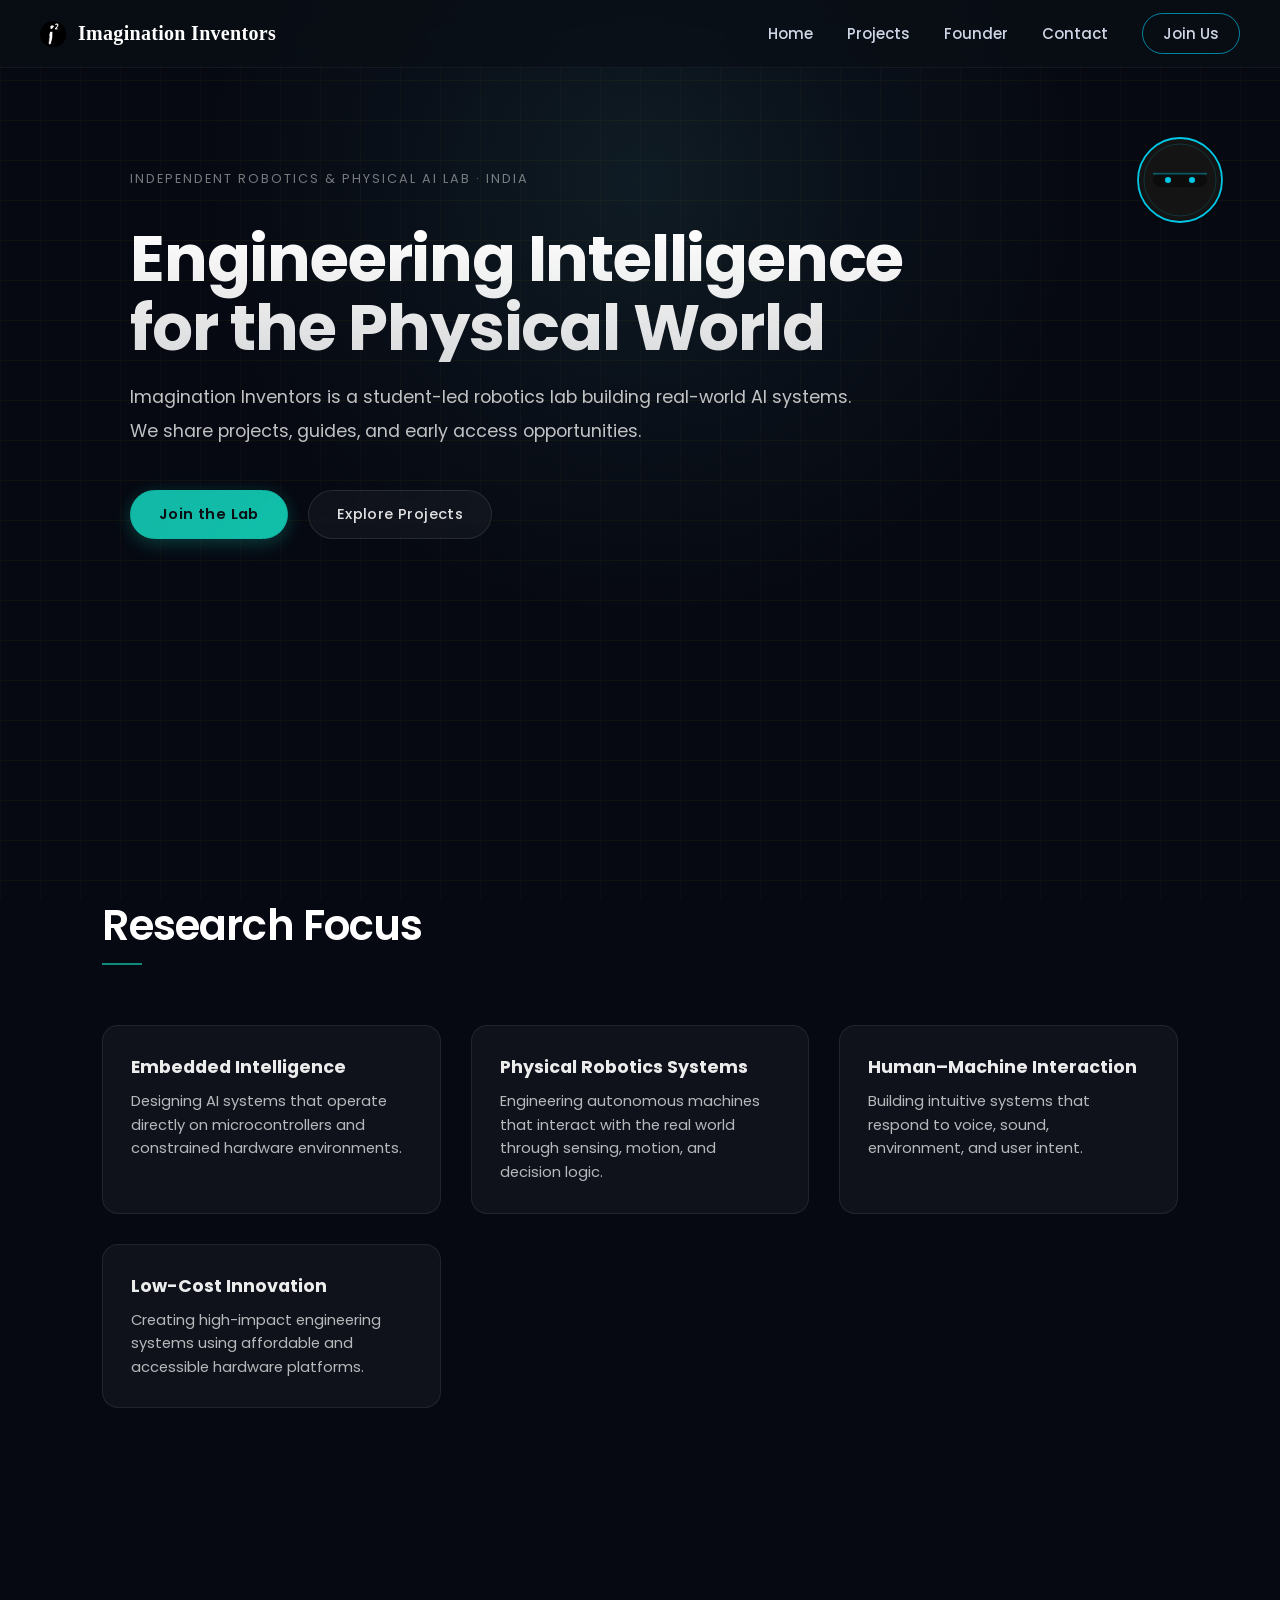
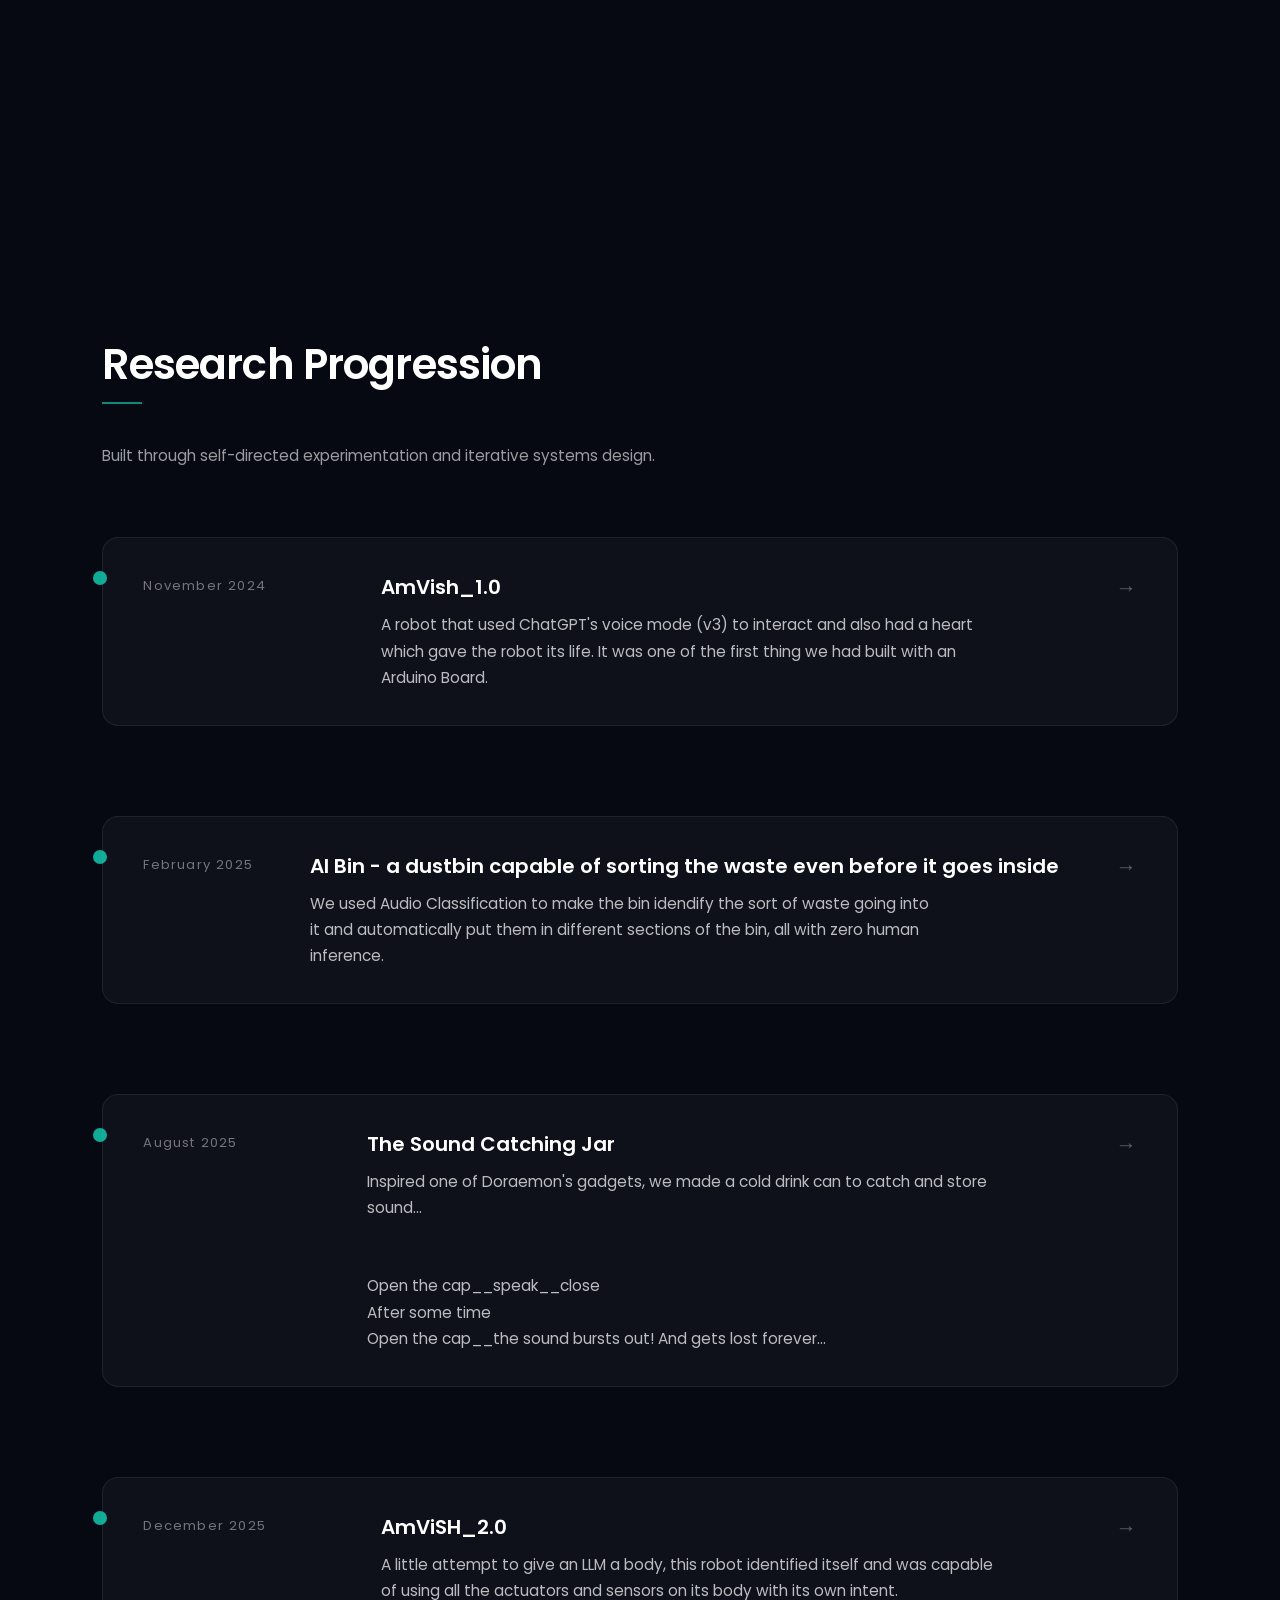
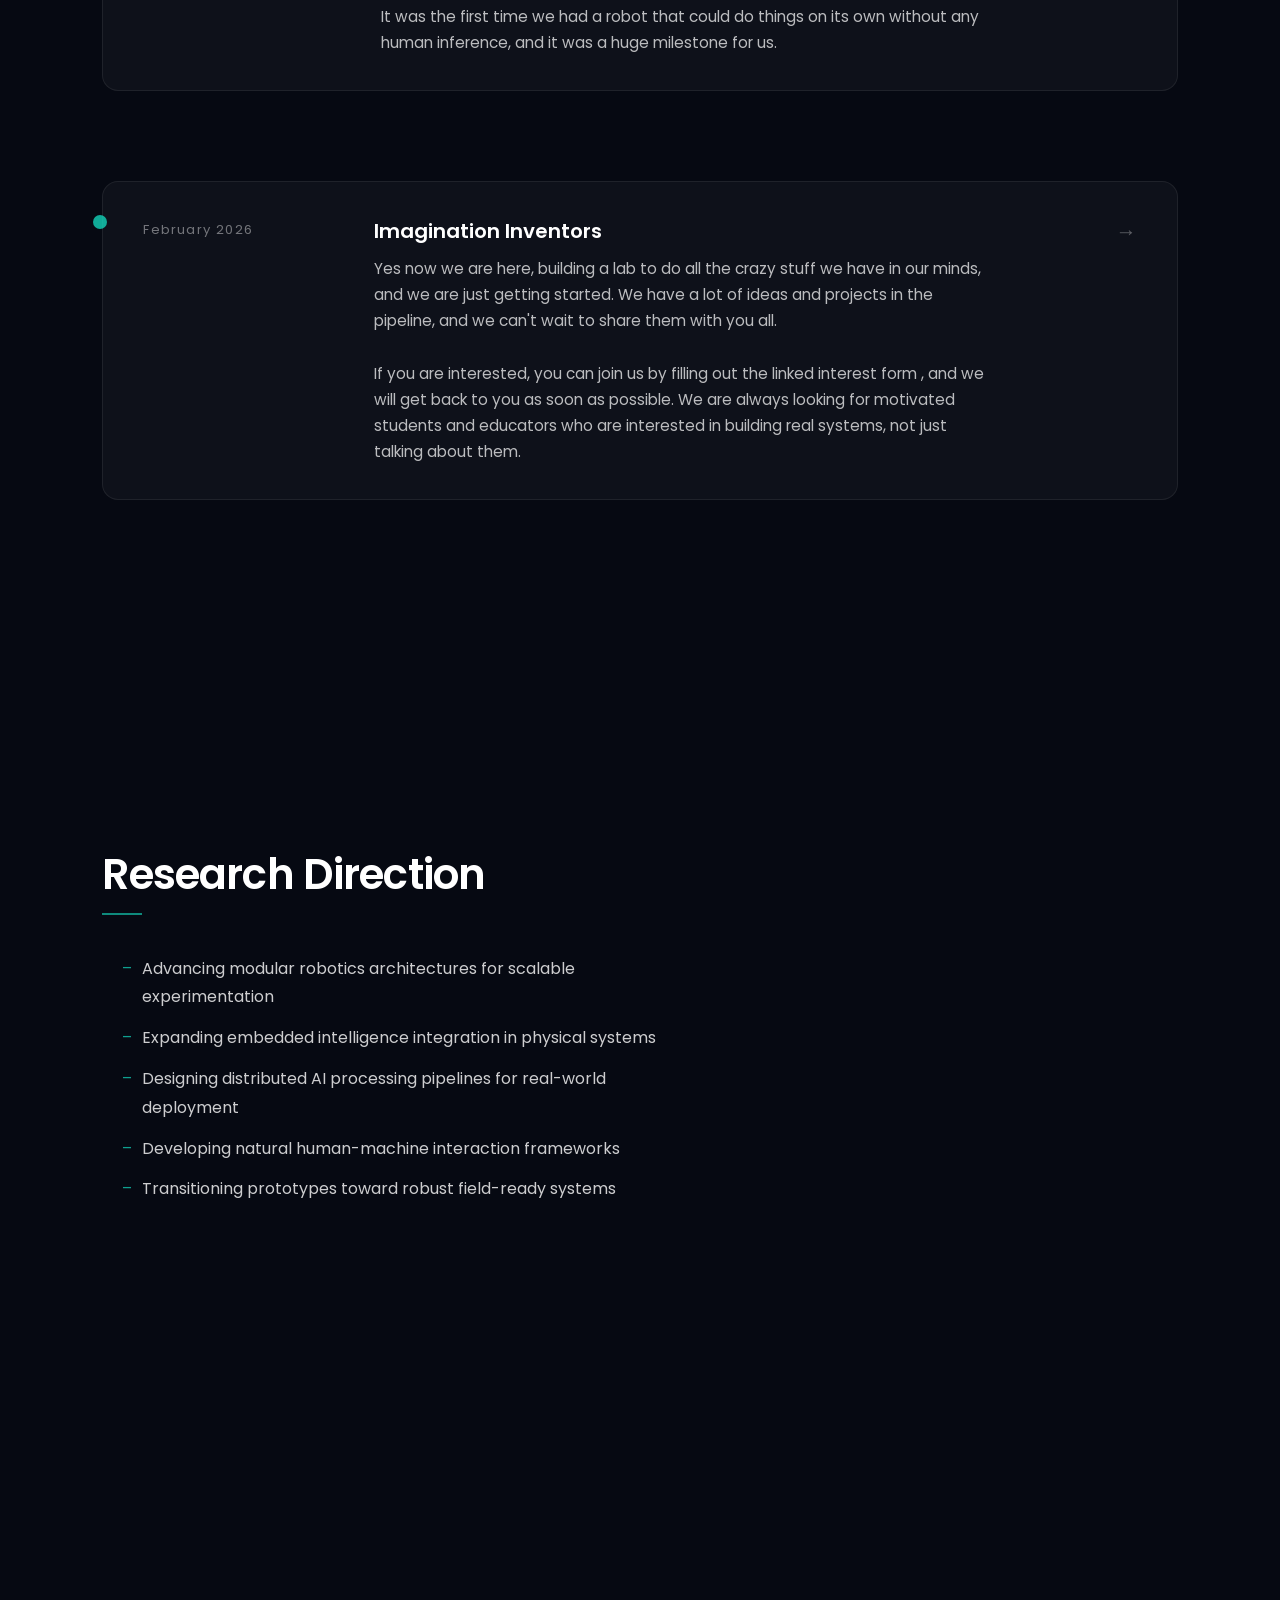
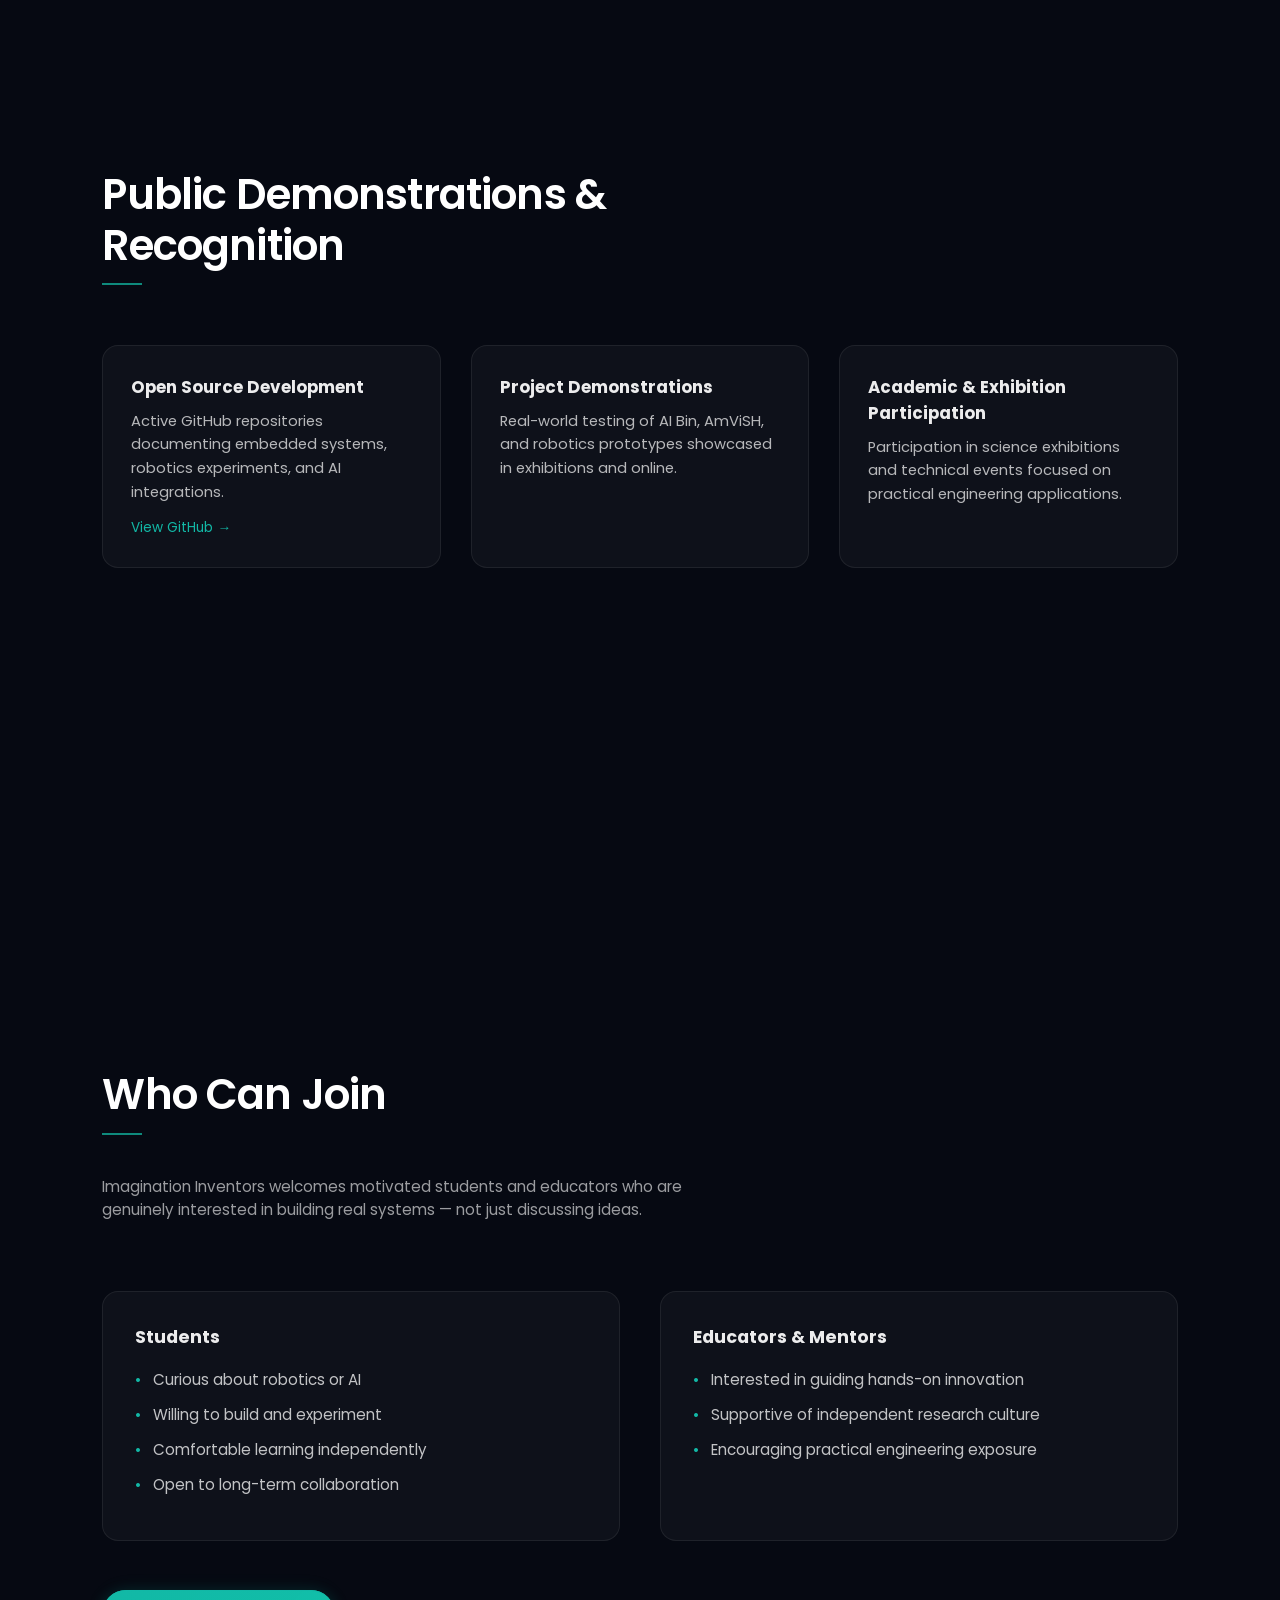
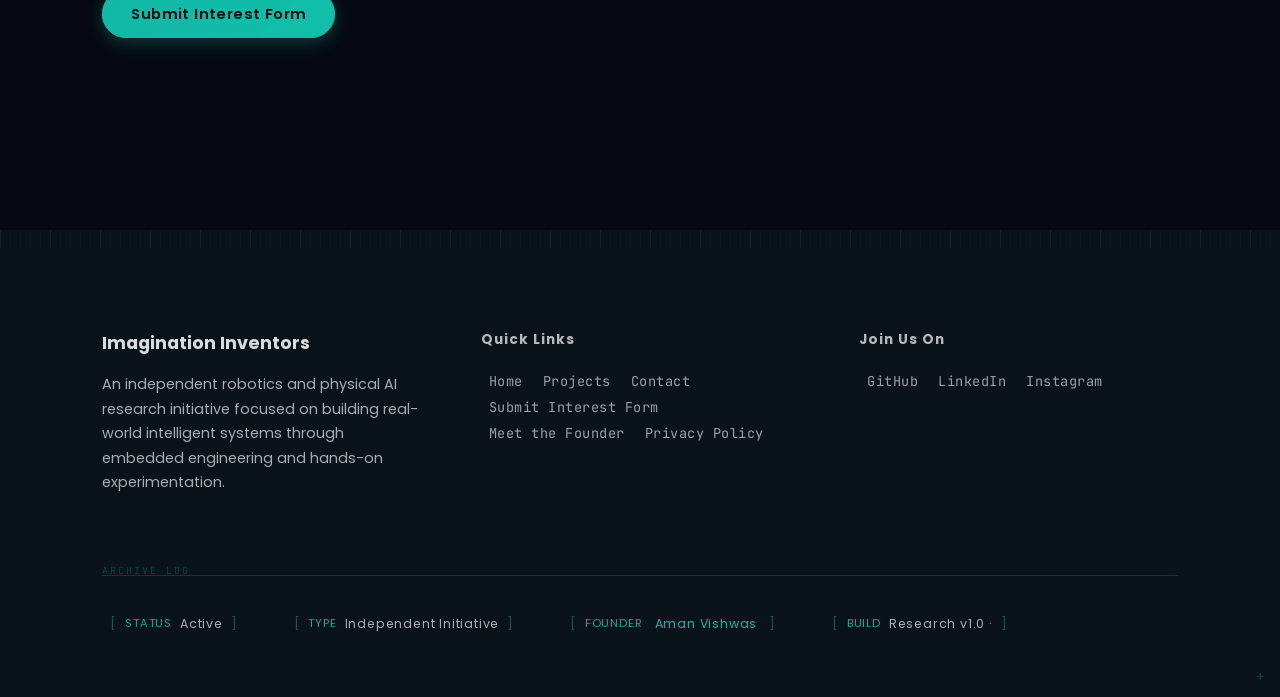
==== commit be64c508: "test" ====
--- a/index.html
+++ b/index.html
@@ -64,6 +64,7 @@
 <link href="https://fonts.googleapis.com/css2?family=Playfair+Display:wght@400;600;700&display=swap" rel="stylesheet">
 
 <link rel="stylesheet" href="css/styles.css">
+<link rel="stylesheet" href="footer/footer.css">
 
 <!-- Organization Schema -->
 <script type="application/ld+json">
@@ -506,73 +507,10 @@
 
 </section>
 
-<!-- Footer (Original Quick Links preserved) -->
-<footer class="site-footer">
-
-  <div class="footer-top">
-
-    <div class="footer-identity">
-      <h3>Imagination Inventors</h3>
-      <p>
-        An independent robotics and physical AI research initiative 
-        focused on building real-world intelligent systems through 
-        embedded engineering and hands-on experimentation.
-      </p>
-    </div>
-
-    <div class="footer-nav">
-      <h4>Quick Links</h4>
-      <a href="index.html">Home</a>
-      <a href="projects.html">Projects</a>
-      <a href="contact.html">Contact</a>
-      <a href="apply.html">Submit Interest Form</a>
-      <a href="founder.html">Meet the Founder</a>
-      <a href="privacy.html">Privacy Policy</a>
-    </div>
-
-
-    <div class="footer-external">
-      <h4>Join Us On</h4>
-      <a href="https://github.com/Imagination-Inventors" target="_blank">GitHub</a>
-      <a href="https://www.linkedin.com/in/aman-vishwas-20787b397/" target="_blank">LinkedIn</a>
-      <a href="https://www.instagram.com/aman_vishwas.invents/" target="_blank">Instagram</a>
-    </div>
-
-  </div>
-
-<div class="footer-bottom">
-  <div class="footer-meta">
-
-    <span class="meta-block">
-      <label>Status</label>
-      <value>Active</value>
-    </span>
-
-    <span class="meta-block">
-      <label>Type</label>
-      <value>Independent Initiative</value>
-    </span>
-
-    <span class="meta-block">
-      <label>Founder</label>
-      <value>
-        <a href="founder.html" target="_blank">
-          Aman Vishwas
-        </a>
-      </value>
-    </span>
-
-<span class="meta-block">
-  <label>Build</label>
-  <value>
-    Research v1.0 · <span id="buildYear"></span>
-  </value>
-</span>
-
-  </div>
-</div>
-</footer>
-
+<!-- Footer  -->
+<div id="footer-placeholder"></div>
+
+<script src="footer/footer-loader.js"></script>
 <script src="js/main.js" defer></script>
 
 
--- a/css/styles.css
+++ b/css/styles.css
@@ -339,7 +339,7 @@
 @media (max-width:768px){
 
 .navbar{
-padding:0 16px;
+padding:0 14px;
 }
 
 .brand{
@@ -352,43 +352,42 @@
 
 }
 
-@media (max-width:1100px){
+/* ========================================= */
+/* PREMIUM MOBILE MENU */
+/* ========================================= */
+
+@media (max-width:768px){
 
 .nav-links{
 
 position:absolute;
 
 top:78px;
-right:30px;
+right:16px;
 
 display:flex;
 flex-direction:column;
 
-align-items:flex-start;
-
-gap:26px;
-
-padding:26px 32px;
-
-background:
-linear-gradient(
-180deg,
-rgba(12,16,24,.96),
-rgba(8,12,18,.98)
-);
+width:220px;
+
+padding:22px 24px;
+
+gap:20px;
+
+background:rgba(10,15,22,.98);
 
 border:1px solid rgba(255,255,255,.06);
 
 border-radius:14px;
 
-backdrop-filter:blur(18px);
+backdrop-filter:blur(16px);
 
 box-shadow:
-0 20px 60px rgba(0,0,0,.55);
+0 18px 50px rgba(0,0,0,.55);
 
 transform:translateY(-10px);
+
 opacity:0;
-
 pointer-events:none;
 
 transition:
@@ -397,28 +396,7 @@
 
 }
 
-.nav-links::before{
-
-content:"";
-
-position:absolute;
-
-top:-8px;
-right:18px;
-
-width:14px;
-height:14px;
-
-background:rgba(12,16,24,.96);
-
-border-left:1px solid rgba(255,255,255,.06);
-border-top:1px solid rgba(255,255,255,.06);
-
-transform:rotate(45deg);
-
-}
-
-/* OPEN STATE */
+/* menu open */
 
 .nav-links.active{
 
@@ -429,14 +407,29 @@
 
 }
 
-/* NAV LINKS */
+/* ========================================= */
+/* MOBILE MENU LINKS */
+/* ========================================= */
+
+/* ========================================= */
+/* MENU TYPOGRAPHY */
+/* ========================================= */
 
 .nav-links a{
 
+font-family:"Space Grotesk", sans-serif;
+
 font-size:17px;
+
 font-weight:500;
 
-color:#d6dbe8;
+letter-spacing:0.2px;
+
+color:#cfd6e6;
+
+padding:4px 0;
+
+line-height:1.35;
 
 transition:
 color .2s ease,
@@ -447,33 +440,112 @@
 .nav-links a:hover{
 
 color:#ffffff;
+
 transform:translateX(4px);
 
 }
 
-/* JOIN BUTTON */
+/* ========================================= */
+/* MOBILE JOIN BUTTON */
+/* ========================================= */
 
 .nav-login{
 
-margin-top:6px;
-
-padding:8px 18px;
+margin-top:8px;
+
+font-family:"Space Grotesk", sans-serif;
+
+font-size:15px;
+
+font-weight:500;
+
+letter-spacing:0.2px;
+
+padding:9px 20px;
 
 border-radius:22px;
 
 border:1px solid rgba(0,212,255,.6);
 
-}
-
-/* HAMBURGER */
-
-.hamburger{
-display:flex;
-}
-
-
-}
-
+color:#ffffff;
+
+}
+
+.nav-links::before{
+
+content:"";
+
+position:absolute;
+
+top:-6px;
+right:20px;
+
+width:12px;
+height:12px;
+
+background:rgba(10,15,22,.98);
+
+border-left:1px solid rgba(255,255,255,.06);
+border-top:1px solid rgba(255,255,255,.06);
+
+transform:rotate(45deg);
+
+}
+}
+/* ========================================= */
+/* MENU STAGGER ANIMATION */
+/* ========================================= */
+
+.nav-links.active a{
+animation:menuReveal .35s ease forwards;
+}
+
+.nav-links.active a:nth-child(1){ animation-delay:.05s; }
+.nav-links.active a:nth-child(2){ animation-delay:.10s; }
+.nav-links.active a:nth-child(3){ animation-delay:.15s; }
+.nav-links.active a:nth-child(4){ animation-delay:.20s; }
+.nav-links.active a:nth-child(5){ animation-delay:.25s; }
+
+@keyframes menuReveal{
+
+to{
+opacity:1;
+transform:translateY(0);
+}
+
+}
+.nav-links a:hover{
+color:#ffffff;
+transform:translateX(4px);
+}
+
+.nav-links a.active{
+
+color:#ffffff;
+
+position:relative;
+
+}
+
+.nav-links a.active::before{
+
+content:"";
+
+position:absolute;
+
+left:-12px;
+top:50%;
+
+width:5px;
+height:5px;
+
+background:#00d4ff;
+
+border-radius:50%;
+
+transform:translateY(-50%);
+
+}
 
 /* ================= HERO (Elite Version) ================= */
 
--- a/footer/footer.css
+++ b/footer/footer.css
@@ -0,0 +1,249 @@
+/* ===== VARIABLES ===== */
+
+:root{
+  --accent:#00C8E6;
+  --accent2:#12B8A6;
+}
+
+/* ===== FOOTER BASE ===== */
+
+.site-footer{
+  padding:100px 8% 60px;
+  background:#0a121a;
+  position:relative;
+  overflow:hidden;
+  color:rgba(255,255,255,0.85);
+  font-family:"Poppins",sans-serif;
+}
+
+.site-footer::before{
+  content:"";
+  position:absolute;
+  top:0;
+  left:0;
+  width:100%;
+  height:18px;
+
+  background:
+  repeating-linear-gradient(
+  90deg,
+  rgba(20,224,196,0.25) 0px,
+  rgba(20,224,196,0.25) 1px,
+  transparent 1px,
+  transparent 10px
+  ),
+  repeating-linear-gradient(
+  90deg,
+  rgba(20,224,196,0.5) 0px,
+  rgba(20,224,196,0.5) 1px,
+  transparent 1px,
+  transparent 50px
+  );
+
+  opacity:0.15;
+}
+
+.site-footer::after{
+  content:"+";
+  position:absolute;
+  bottom:12px;
+  right:16px;
+  font-family:'JetBrains Mono', monospace;
+  font-size:14px;
+  color:rgba(20,224,196,0.25);
+}
+
+/* ===== GRID ===== */
+
+.footer-top{
+  display:grid;
+  grid-template-columns:repeat(auto-fit,minmax(220px,1fr));
+  gap:60px;
+}
+
+/* ===== IDENTITY ===== */
+
+.footer-identity h3{
+  font-size:1.1rem;
+  margin-bottom:16px;
+}
+
+.footer-identity p{
+  font-size:0.9rem;
+  line-height:1.7;
+  color:rgba(255,255,255,0.65);
+}
+
+/* ===== HEADINGS ===== */
+
+.footer-nav h4,
+.footer-external h4{
+  font-size:0.85rem;
+  letter-spacing:1px;
+  margin-bottom:18px;
+  color:rgba(255,255,255,0.7);
+}
+
+/* ===== LINKS ===== */
+
+.footer-nav a,
+.footer-external a{
+  font-family:'JetBrains Mono', monospace;
+  font-size:0.85rem;
+  letter-spacing:0.5px;
+
+  position:relative;
+  display:inline-block;
+  padding:4px 8px;
+
+  color:rgba(255,255,255,0.6);
+  text-decoration:none;
+
+  transition:color 0.25s ease;
+}
+
+.footer-nav a::before,
+.footer-nav a::after,
+.footer-external a::before,
+.footer-external a::after{
+  content:"";
+  position:absolute;
+  width:6px;
+  height:6px;
+  border:1px solid var(--accent2);
+  opacity:0;
+  transition:0.25s ease;
+}
+
+.footer-nav a::before,
+.footer-external a::before{
+  top:0;
+  left:0;
+  border-right:none;
+  border-bottom:none;
+}
+
+.footer-nav a::after,
+.footer-external a::after{
+  bottom:0;
+  right:0;
+  border-left:none;
+  border-top:none;
+}
+
+.footer-nav a:hover,
+.footer-external a:hover{
+  color:var(--accent2);
+}
+
+.footer-nav a:hover::before,
+.footer-nav a:hover::after,
+.footer-external a:hover::before,
+.footer-external a:hover::after{
+  opacity:0.6;
+}
+
+/* ===== BOTTOM ===== */
+
+.footer-bottom{
+  margin-top:80px;
+  padding-top:35px;
+  border-top:1px solid rgba(20,224,196,0.18);
+  position:relative;
+}
+
+.footer-bottom::before{
+  content:"ARCHIVE LOG";
+  position:absolute;
+  top:-12px;
+  left:0;
+  font-family:'JetBrains Mono', monospace;
+  font-size:10px;
+  letter-spacing:2px;
+  color:rgba(20,224,196,0.25);
+}
+
+/* ===== META ===== */
+
+.footer-meta{
+  display:flex;
+  flex-wrap:wrap;
+  gap:40px;
+
+  font-family:'JetBrains Mono', monospace;
+  font-size:0.78rem;
+  letter-spacing:0.8px;
+
+  color:rgba(255,255,255,0.55);
+}
+
+.meta-block{
+  display:flex;
+  gap:8px;
+  align-items:center;
+  padding:4px 8px;
+}
+
+.meta-block::before{
+  content:"[";
+  color:rgba(20,224,196,0.35);
+}
+
+.meta-block::after{
+  content:"]";
+  color:rgba(20,224,196,0.35);
+}
+
+.meta-block label{
+  color:rgba(20,224,196,0.75);
+  text-transform:uppercase;
+  font-size:0.7rem;
+}
+
+.meta-block value{
+  color:rgba(255,255,255,0.65);
+}
+
+/* ===== META LINKS ===== */
+
+.meta-block a{
+  color:var(--accent2);
+  text-decoration:none;
+  position:relative;
+  transition:0.25s ease;
+}
+
+.meta-block a::after{
+  content:"";
+  position:absolute;
+  left:0;
+  bottom:-2px;
+  width:0%;
+  height:1px;
+  background:var(--accent2);
+  transition:0.25s ease;
+}
+
+.meta-block a:hover{
+  color:var(--accent);
+}
+
+.meta-block a:hover::after{
+  width:100%;
+}
+
+/* ===== MOBILE ===== */
+
+@media (max-width:768px){
+
+.site-footer{
+padding:80px 20px 50px;
+}
+
+.footer-meta{
+flex-direction:column;
+gap:18px;
+font-size:0.75rem;
+}
+
+}
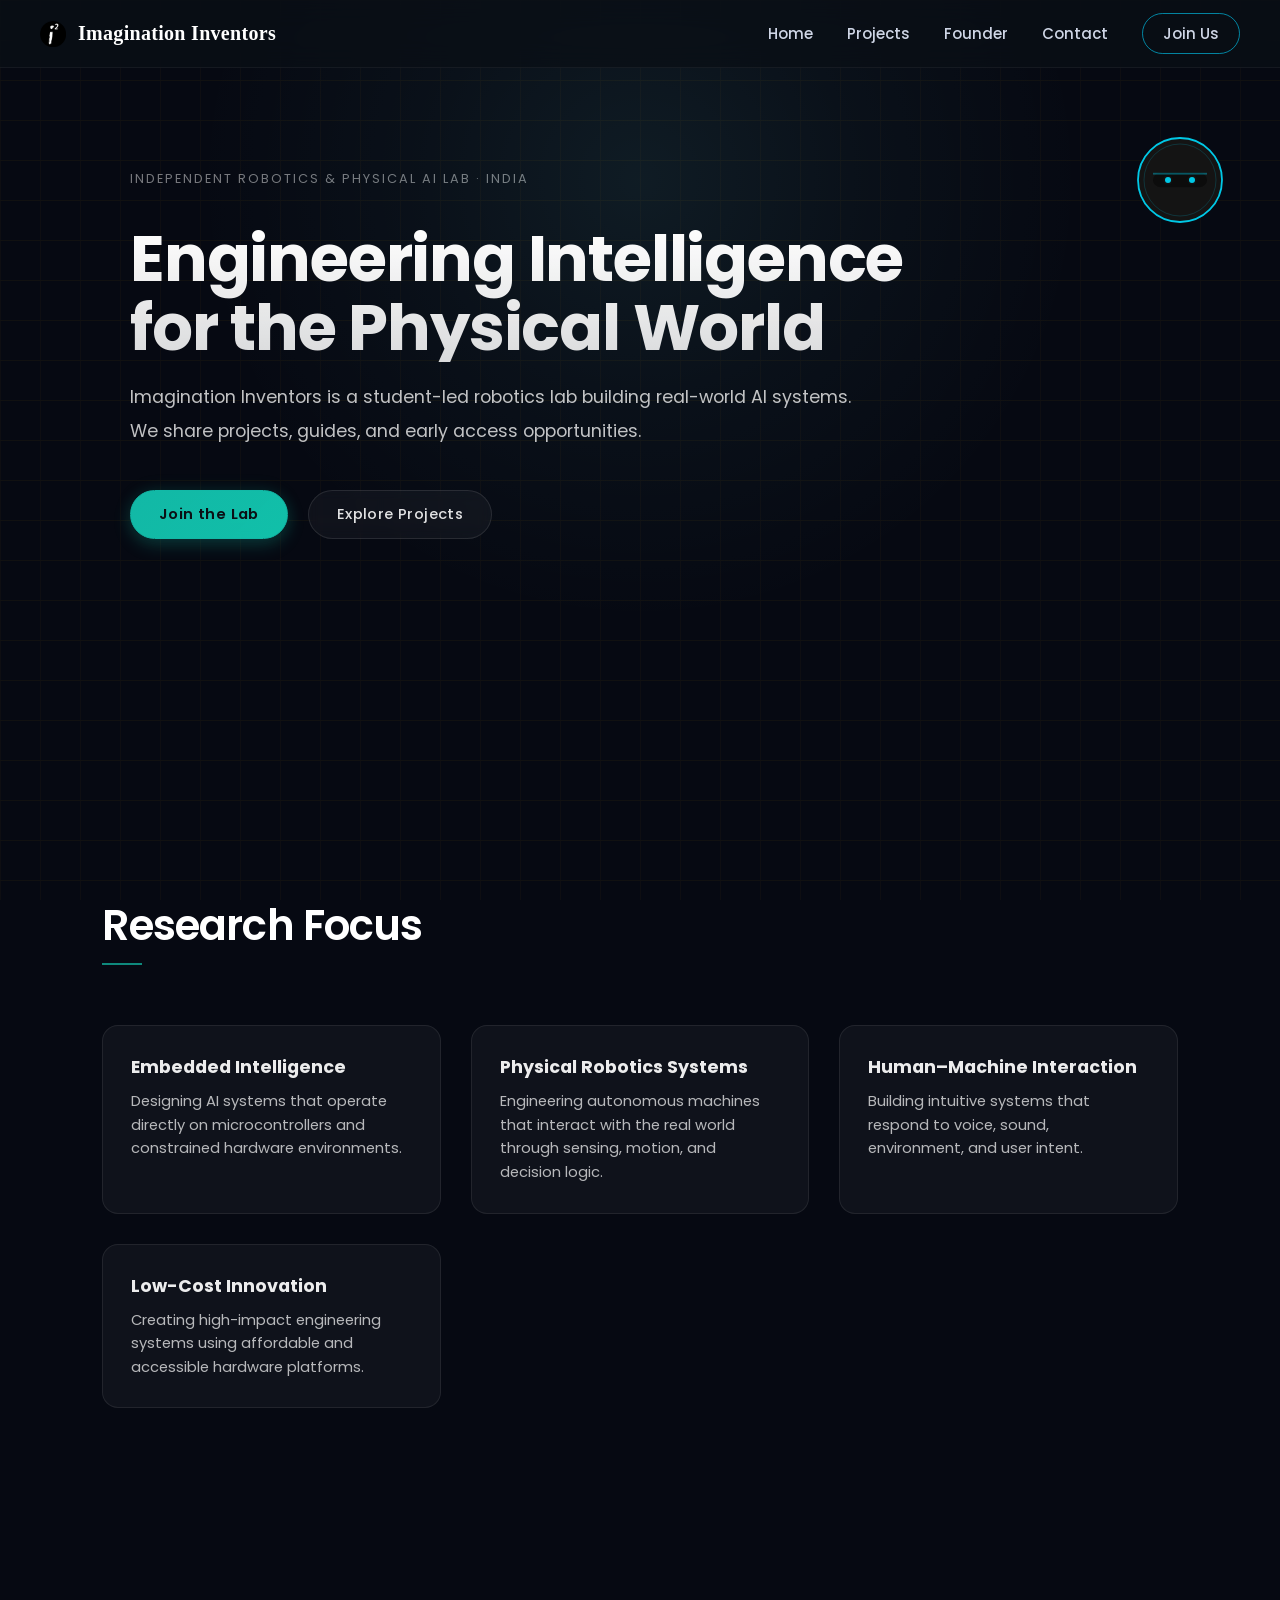
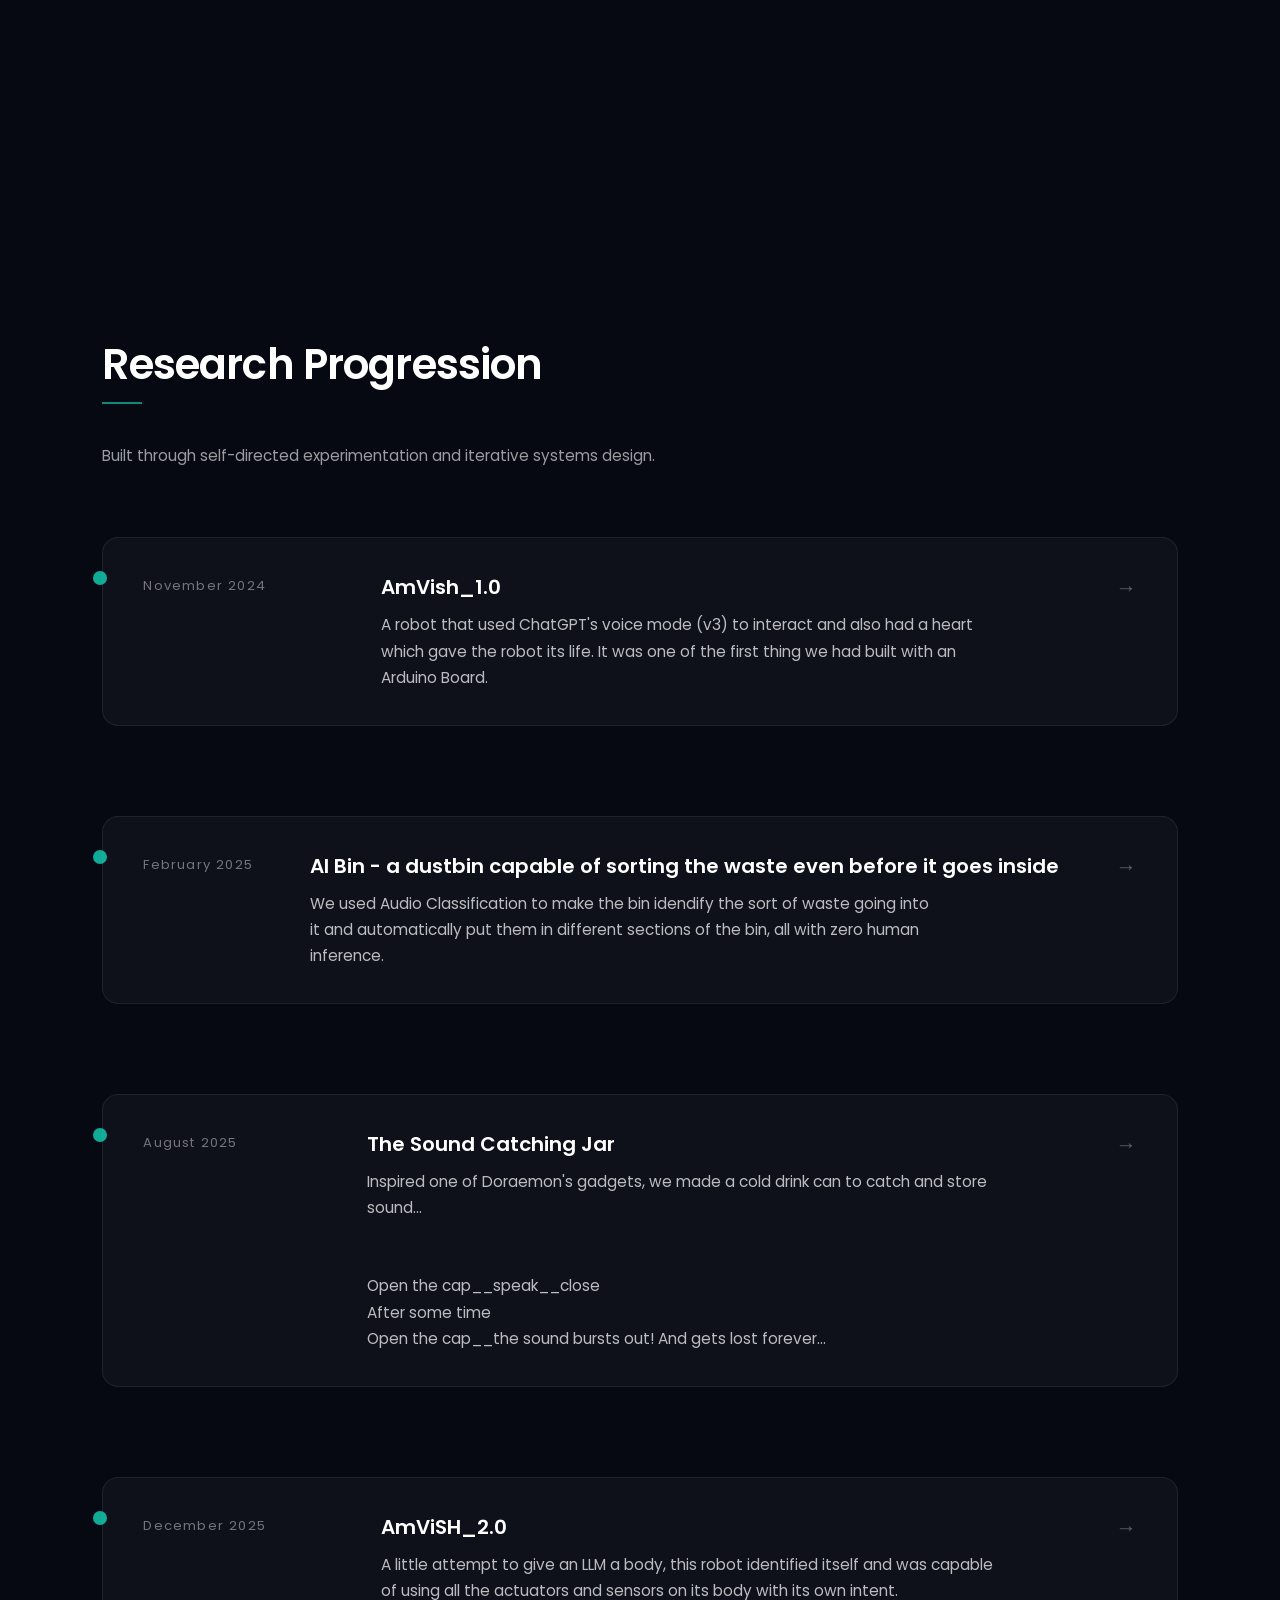
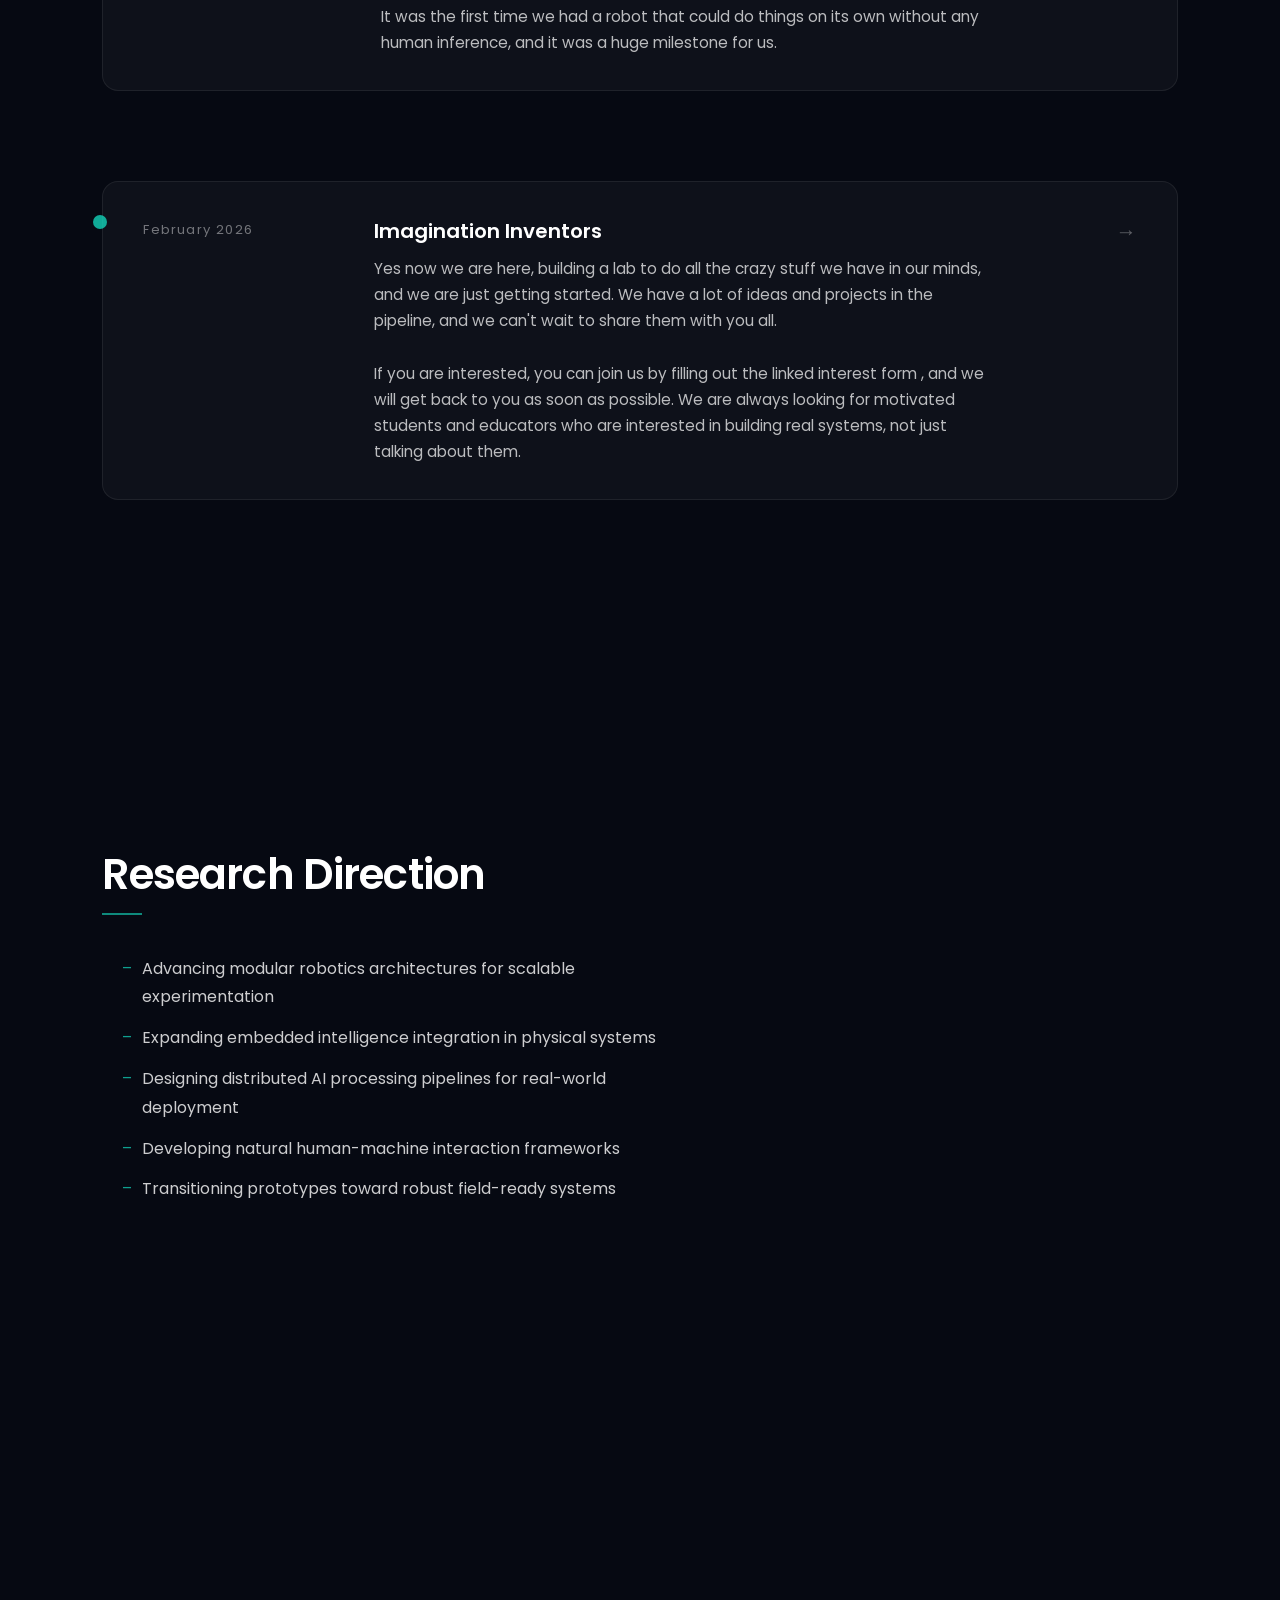
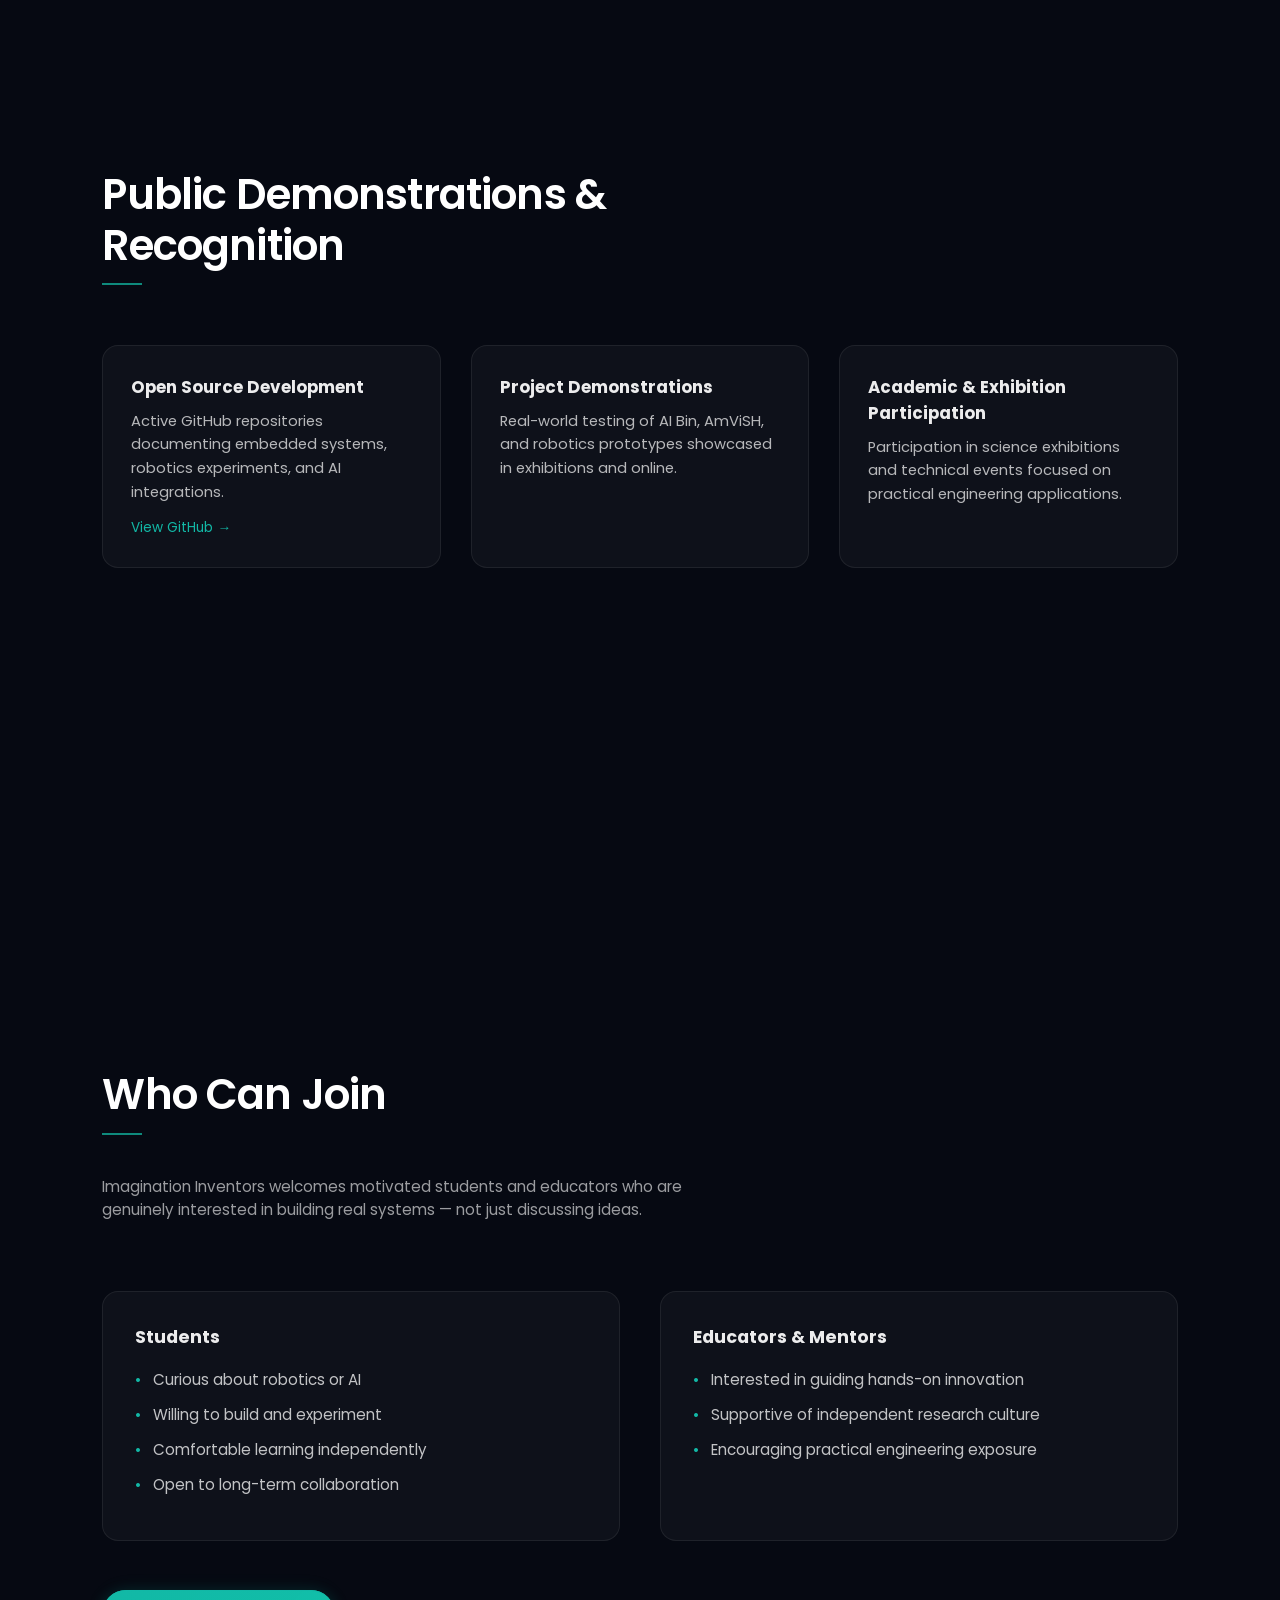
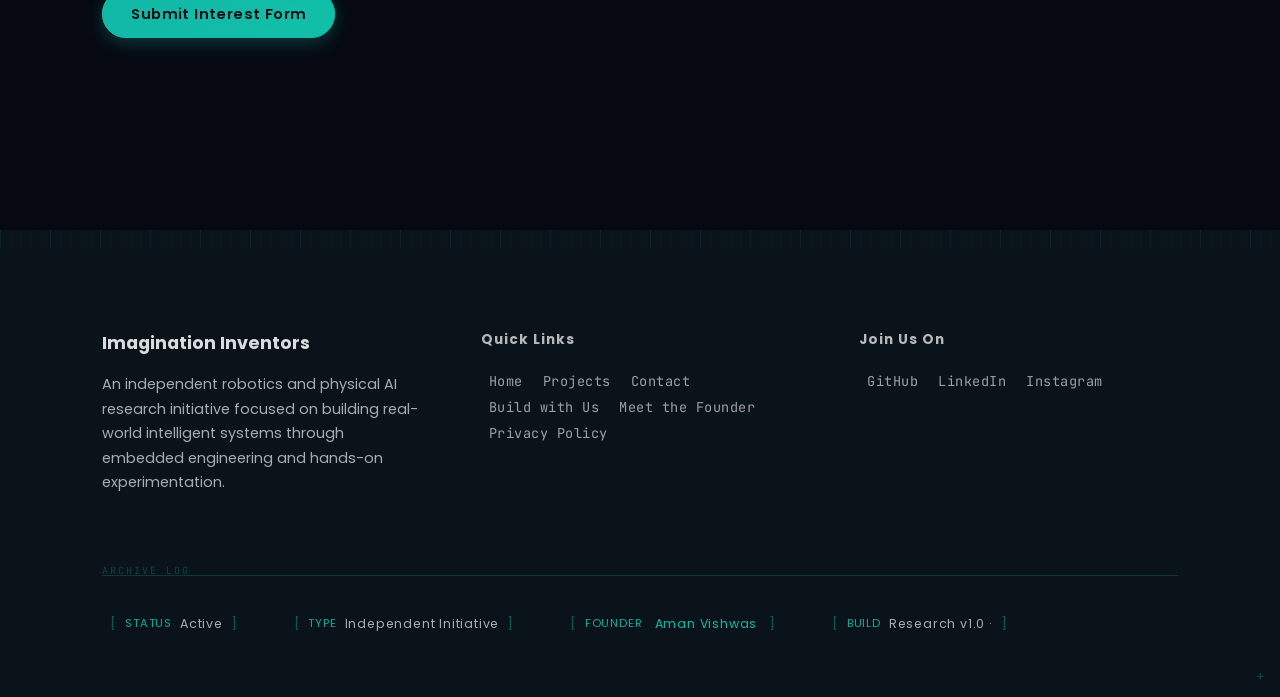
==== commit 6cb7bbc2: "fix(hamburger): made the hamburger visible by updating the navbar.css" ====
--- a/index.html
+++ b/index.html
@@ -63,8 +63,9 @@
 
 <link href="https://fonts.googleapis.com/css2?family=Playfair+Display:wght@400;600;700&display=swap" rel="stylesheet">
 
-<link rel="stylesheet" href="css/styles.css">
-<link rel="stylesheet" href="footer/footer.css">
+<link rel="stylesheet" href="/css/styles.css">
+<link rel="stylesheet" href="/footer/footer.css">
+<link rel="stylesheet" href="/navbar/navbar.css">
 
 <!-- Organization Schema -->
 <script type="application/ld+json">
@@ -136,45 +137,8 @@
 </head>
 <body>
 
-<!-- Navbar -->
-
-<nav class="navbar">
-
-<a href="index.html" class="brand">
-
-<img src="favicon.svg" alt="Imagination Inventors Logo" class="brand-logo">
-
-<span class="brand-text">
-Imagination Inventors
-</span>
-
-</a>
-
-
-<div class="nav-links" id="navLinks">
-
-<a href="index.html">Home</a>
-
-<a href="projects.html">Projects</a>
-
-<a href="founder.html">Founder</a>
-
-<a href="contact.html">Contact</a>
-
-<a href="apply.html" class="nav-login">Join Us</a>
-
-</div>
-
-
-<div class="hamburger" id="hamburger">
-
-<span></span>
-<span></span>
-<span></span>
-
-</div>
-
-</nav>
+<div id="navbar-placeholder"></div>
+
 <div class="menu-overlay" id="menuOverlay"></div>
 <main>
 
@@ -509,8 +473,9 @@
 
 <!-- Footer  -->
 <div id="footer-placeholder"></div>
-
-<script src="footer/footer-loader.js"></script>
+<script src="/footer/footer-loader.js"></script>
+<script src="/navbar/navbar-loader.js"></script>
+
 <script src="js/main.js" defer></script>
 
 
--- a/css/styles.css
+++ b/css/styles.css
@@ -116,436 +116,6 @@
 letter-spacing:0.3px;
 }
 
-/* ========================================= */
-/* GLOBAL NAVBAR */
-/* ========================================= */
-/* ========================================= */
-/* NAVBAR */
-/* ========================================= */
-
-.navbar{
-position:fixed;
-top:0;
-left:0;
-
-width:100%;
-height:68px;
-
-display:flex;
-align-items:center;
-justify-content:space-between;
-
-padding:0 40px;
-
-background:rgba(10,15,22,.75);
-backdrop-filter:blur(14px);
-
-border-bottom:1px solid rgba(255,255,255,.05);
-
-z-index:1000;
-}
-
-/* ========================================= */
-/* BRAND (LOGO + TEXT) */
-/* ========================================= */
-
-.brand{
-display:flex;
-align-items:center;
-gap:12px;
-
-text-decoration:none;
-color:inherit;
-}
-
-.brand-logo{
-width:26px;
-height:26px;
-flex-shrink:0;
-}
-
-.brand-text{
-font-family:"Playfair Display", serif;
-font-size:20px;
-font-weight:600;
-color:#ffffff;
-}
-
-.brand:hover{
-opacity:.85;
-}
-
-/* ========================================= */
-/* NAV LINKS */
-/* ========================================= */
-
-.nav-links{
-display:flex;
-align-items:center;
-
-gap:34px;
-
-font-family:"Space Grotesk",sans-serif;
-
-flex-shrink:0;
-}
-
-.nav-links a{
-text-decoration:none;
-
-color:#cfd6e6;
-
-font-size:15px;
-font-weight:500;
-
-transition:color .2s ease;
-}
-
-.nav-links a:hover{
-color:#ffffff;
-}
-
-/* ========================================= */
-/* ACTIVE LINK */
-/* ========================================= */
-
-.nav-links a.active{
-color:#ffffff;
-position:relative;
-}
-
-.nav-links a.active::after{
-content:"";
-
-position:absolute;
-
-left:0;
-bottom:-6px;
-
-width:100%;
-height:2px;
-
-background:#00d4ff;
-border-radius:2px;
-}
-
-/* ========================================= */
-/* JOIN BUTTON */
-/* ========================================= */
-
-.nav-login{
-padding:8px 20px;
-
-border-radius:24px;
-
-border:1px solid rgba(0,212,255,.6);
-
-color:#ffffff;
-}
-
-.nav-login:hover{
-background:rgba(0,212,255,.12);
-}
-
-/* ========================================= */
-/* HAMBURGER BUTTON */
-/* ========================================= */
-
-.hamburger{
-display:none;
-
-flex-direction:column;
-justify-content:center;
-
-gap:5px;
-
-width:28px;
-height:22px;
-
-cursor:pointer;
-}
-
-.hamburger span{
-display:block;
-
-width:100%;
-height:2px;
-
-background:#ffffff;
-
-transition:
-transform .35s cubic-bezier(.22,1,.36,1),
-opacity .25s ease;
-}
-
-/* hover feedback */
-
-.hamburger:hover span{
-background:#ffffff;
-}
-
-/* ========================================= */
-/* HAMBURGER ANIMATION */
-/* ========================================= */
-
-.hamburger.active span:nth-child(1){
-transform:translateY(7px) rotate(45deg);
-}
-
-.hamburger.active span:nth-child(2){
-opacity:0;
-}
-
-.hamburger.active span:nth-child(3){
-transform:translateY(-7px) rotate(-45deg);
-}
-
-/* ========================================= */
-/* MENU OVERLAY */
-/* ========================================= */
-
-.menu-overlay{
-position:fixed;
-
-top:0;
-left:0;
-
-width:100%;
-height:100vh;
-
-background:rgba(0,0,0,.5);
-
-opacity:0;
-pointer-events:none;
-
-transition:opacity .3s ease;
-
-z-index:900;
-}
-
-.menu-overlay.active{
-opacity:1;
-pointer-events:auto;
-}
-
-/* ========================================= */
-/* PREMIUM DROPDOWN MENU */
-/* ========================================= */
-
-/* ========================================= */
-/* MOBILE NAVBAR EDGE ALIGNMENT */
-/* ========================================= */
-
-@media (max-width:768px){
-
-.navbar{
-padding:0 14px;
-}
-
-.brand{
-gap:8px;
-}
-
-.hamburger{
-margin-right:-2px;
-}
-
-}
-
-/* ========================================= */
-/* PREMIUM MOBILE MENU */
-/* ========================================= */
-
-@media (max-width:768px){
-
-.nav-links{
-
-position:absolute;
-
-top:78px;
-right:16px;
-
-display:flex;
-flex-direction:column;
-
-width:220px;
-
-padding:22px 24px;
-
-gap:20px;
-
-background:rgba(10,15,22,.98);
-
-border:1px solid rgba(255,255,255,.06);
-
-border-radius:14px;
-
-backdrop-filter:blur(16px);
-
-box-shadow:
-0 18px 50px rgba(0,0,0,.55);
-
-transform:translateY(-10px);
-
-opacity:0;
-pointer-events:none;
-
-transition:
-opacity .25s ease,
-transform .25s ease;
-
-}
-
-/* menu open */
-
-.nav-links.active{
-
-opacity:1;
-transform:translateY(0);
-
-pointer-events:auto;
-
-}
-
-/* ========================================= */
-/* MOBILE MENU LINKS */
-/* ========================================= */
-
-/* ========================================= */
-/* MENU TYPOGRAPHY */
-/* ========================================= */
-
-.nav-links a{
-
-font-family:"Space Grotesk", sans-serif;
-
-font-size:17px;
-
-font-weight:500;
-
-letter-spacing:0.2px;
-
-color:#cfd6e6;
-
-padding:4px 0;
-
-line-height:1.35;
-
-transition:
-color .2s ease,
-transform .2s ease;
-
-}
-
-.nav-links a:hover{
-
-color:#ffffff;
-
-transform:translateX(4px);
-
-}
-
-/* ========================================= */
-/* MOBILE JOIN BUTTON */
-/* ========================================= */
-
-.nav-login{
-
-margin-top:8px;
-
-font-family:"Space Grotesk", sans-serif;
-
-font-size:15px;
-
-font-weight:500;
-
-letter-spacing:0.2px;
-
-padding:9px 20px;
-
-border-radius:22px;
-
-border:1px solid rgba(0,212,255,.6);
-
-color:#ffffff;
-
-}
-
-.nav-links::before{
-
-content:"";
-
-position:absolute;
-
-top:-6px;
-right:20px;
-
-width:12px;
-height:12px;
-
-background:rgba(10,15,22,.98);
-
-border-left:1px solid rgba(255,255,255,.06);
-border-top:1px solid rgba(255,255,255,.06);
-
-transform:rotate(45deg);
-
-}
-}
-/* ========================================= */
-/* MENU STAGGER ANIMATION */
-/* ========================================= */
-
-.nav-links.active a{
-animation:menuReveal .35s ease forwards;
-}
-
-.nav-links.active a:nth-child(1){ animation-delay:.05s; }
-.nav-links.active a:nth-child(2){ animation-delay:.10s; }
-.nav-links.active a:nth-child(3){ animation-delay:.15s; }
-.nav-links.active a:nth-child(4){ animation-delay:.20s; }
-.nav-links.active a:nth-child(5){ animation-delay:.25s; }
-
-@keyframes menuReveal{
-
-to{
-opacity:1;
-transform:translateY(0);
-}
-
-}
-.nav-links a:hover{
-color:#ffffff;
-transform:translateX(4px);
-}
-
-.nav-links a.active{
-
-color:#ffffff;
-
-position:relative;
-
-}
-
-.nav-links a.active::before{
-
-content:"";
-
-position:absolute;
-
-left:-12px;
-top:50%;
-
-width:5px;
-height:5px;
-
-background:#00d4ff;
-
-border-radius:50%;
-
-transform:translateY(-50%);
-
-}
 
 /* ================= HERO (Elite Version) ================= */
 
@@ -931,19 +501,6 @@
     max-width:100%;
   }
 
-  /* Grid sections collapse */
-  .focus-grid,
-  .footprint-grid,
-  .join-grid{
-    grid-template-columns:1fr;
-  }
-
-  /* Footer metadata stack */
-  .footer-meta{
-    flex-direction:column;
-    gap:18px;
-  }
-
 }
 
 /* ================= MICRO TYPOGRAPHY TUNING ================= */
--- a/footer/footer.css
+++ b/footer/footer.css
@@ -246,4 +246,11 @@
 font-size:0.75rem;
 }
 
+
+  /* Grid sections collapse */
+  .focus-grid,
+  .footprint-grid,
+  .join-grid{
+    grid-template-columns:1fr;
+  }
 }
--- a/navbar/navbar.css
+++ b/navbar/navbar.css
@@ -0,0 +1,488 @@
+/* ========================================= */
+/* GLOBAL NAVBAR */
+/* ========================================= */
+/* ========================================= */
+/* NAVBAR */
+/* ========================================= */
+
+.navbar{
+position:fixed;
+top:0;
+left:0;
+
+width:100%;
+height:68px;
+
+display:flex;
+align-items:center;
+justify-content:space-between;
+
+padding:0 40px;
+
+background:rgba(10,15,22,.75);
+backdrop-filter:blur(14px);
+
+border-bottom:1px solid rgba(255,255,255,.05);
+
+z-index:1000;
+}
+
+/* ========================================= */
+/* BRAND (LOGO + TEXT) */
+/* ========================================= */
+
+.brand{
+display:flex;
+align-items:center;
+gap:12px;
+
+text-decoration:none;
+color:inherit;
+}
+
+.brand-logo{
+width:26px;
+height:26px;
+flex-shrink:0;
+}
+
+.brand-text{
+font-family:"Playfair Display", serif;
+font-size:20px;
+font-weight:600;
+color:#ffffff;
+}
+
+.brand:hover{
+opacity:.85;
+}
+
+/* ========================================= */
+/* NAV LINKS */
+/* ========================================= */
+
+.nav-links{
+display:flex;
+align-items:center;
+
+gap:34px;
+
+font-family:"Space Grotesk",sans-serif;
+
+flex-shrink:0;
+}
+
+.nav-links a{
+text-decoration:none;
+
+color:#cfd6e6;
+
+font-size:15px;
+font-weight:500;
+
+transition:color .2s ease;
+}
+
+.nav-links a:hover{
+color:#ffffff;
+}
+
+/* ========================================= */
+/* ACTIVE LINK */
+/* ========================================= */
+
+.nav-links a.active{
+color:#ffffff;
+position:relative;
+}
+
+.nav-links a.active::after{
+content:"";
+
+position:absolute;
+
+left:0;
+bottom:-6px;
+
+width:100%;
+height:2px;
+
+background:#00d4ff;
+border-radius:2px;
+}
+
+/* ========================================= */
+/* JOIN BUTTON */
+/* ========================================= */
+
+.nav-login{
+padding:8px 20px;
+
+border-radius:24px;
+
+border:1px solid rgba(0,212,255,.6);
+
+color:#ffffff;
+}
+
+.nav-login:hover{
+background:rgba(0,212,255,.12);
+}
+
+/* ========================================= */
+/* HAMBURGER BUTTON */
+/* ========================================= */
+
+.hamburger{
+display:none;
+
+flex-direction:column;
+justify-content:center;
+
+gap:5px;
+
+width:28px;
+height:22px;
+
+cursor:pointer;
+}
+
+.hamburger span{
+display:block;
+
+width:100%;
+height:2px;
+
+background:#ffffff;
+
+transition:
+transform .35s cubic-bezier(.22,1,.36,1),
+opacity .25s ease;
+}
+
+/* hover feedback */
+
+.hamburger:hover span{
+background:#ffffff;
+}
+
+/* ========================================= */
+/* HAMBURGER ANIMATION */
+/* ========================================= */
+
+.hamburger.active span:nth-child(1){
+transform:translateY(7px) rotate(45deg);
+}
+
+.hamburger.active span:nth-child(2){
+opacity:0;
+}
+
+.hamburger.active span:nth-child(3){
+transform:translateY(-7px) rotate(-45deg);
+}
+
+/* ========================================= */
+/* MENU OVERLAY */
+/* ========================================= */
+
+.menu-overlay{
+position:fixed;
+
+top:0;
+left:0;
+
+width:100%;
+height:100vh;
+
+background:rgba(0,0,0,.5);
+
+opacity:0;
+pointer-events:none;
+
+transition:opacity .3s ease;
+
+z-index:900;
+}
+
+.menu-overlay.active{
+opacity:1;
+pointer-events:auto;
+}
+
+/* ========================================= */
+/* PREMIUM DROPDOWN MENU */
+/* ========================================= */
+
+/* ========================================= */
+/* MOBILE NAVBAR EDGE ALIGNMENT */
+/* ========================================= */
+
+@media (max-width:768px){
+
+.navbar{
+padding:0 14px;
+}
+
+.brand{
+gap:8px;
+}
+
+.hamburger{
+margin-right:-2px;
+}
+
+}
+
+/* ========================================= */
+/* PREMIUM MOBILE MENU */
+/* ========================================= */
+
+@media (max-width:768px){
+
+.nav-links{
+
+position:absolute;
+
+top:78px;
+right:16px;
+
+display:flex;
+flex-direction:column;
+
+width:220px;
+
+padding:22px 24px;
+
+gap:20px;
+
+background:rgba(10,15,22,.98);
+
+border:1px solid rgba(255,255,255,.06);
+
+border-radius:14px;
+
+backdrop-filter:blur(16px);
+
+box-shadow:
+0 18px 50px rgba(0,0,0,.55);
+
+transform:translateY(-10px);
+
+opacity:0;
+pointer-events:none;
+
+transition:
+opacity .25s ease,
+transform .25s ease;
+
+}
+
+/* menu open */
+
+.nav-links.active{
+
+opacity:1;
+transform:translateY(0);
+
+pointer-events:auto;
+
+}
+
+/* ========================================= */
+/* MOBILE MENU LINKS */
+/* ========================================= */
+
+/* ========================================= */
+/* MENU TYPOGRAPHY */
+/* ========================================= */
+
+.nav-links a{
+
+font-family:"Space Grotesk", sans-serif;
+
+font-size:17px;
+
+font-weight:500;
+
+letter-spacing:0.2px;
+
+color:#cfd6e6;
+
+padding:4px 0;
+
+line-height:1.35;
+
+transition:
+color .2s ease,
+transform .2s ease;
+
+}
+
+.nav-links a:hover{
+
+color:#ffffff;
+
+transform:translateX(4px);
+
+}
+
+/* ========================================= */
+/* MOBILE JOIN BUTTON */
+/* ========================================= */
+
+.nav-login{
+
+margin-top:8px;
+
+font-family:"Space Grotesk", sans-serif;
+
+font-size:15px;
+
+font-weight:500;
+
+letter-spacing:0.2px;
+
+padding:9px 20px;
+
+border-radius:22px;
+
+border:1px solid rgba(0,212,255,.6);
+
+color:#ffffff;
+
+}
+
+.nav-links::before{
+
+content:"";
+
+position:absolute;
+
+top:-6px;
+right:20px;
+
+width:12px;
+height:12px;
+
+background:rgba(10,15,22,.98);
+
+border-left:1px solid rgba(255,255,255,.06);
+border-top:1px solid rgba(255,255,255,.06);
+
+transform:rotate(45deg);
+
+}
+}
+/* ========================================= */
+/* MENU STAGGER ANIMATION */
+/* ========================================= */
+
+.nav-links.active a{
+animation:menuReveal .35s ease forwards;
+}
+
+.nav-links.active a:nth-child(1){ animation-delay:.05s; }
+.nav-links.active a:nth-child(2){ animation-delay:.10s; }
+.nav-links.active a:nth-child(3){ animation-delay:.15s; }
+.nav-links.active a:nth-child(4){ animation-delay:.20s; }
+.nav-links.active a:nth-child(5){ animation-delay:.25s; }
+
+@keyframes menuReveal{
+
+to{
+opacity:1;
+transform:translateY(0);
+}
+
+}
+.nav-links a:hover{
+color:#ffffff;
+transform:translateX(4px);
+}
+
+.nav-links a.active{
+
+color:#ffffff;
+
+position:relative;
+
+}
+
+.nav-links a.active::before{
+
+content:"";
+
+position:absolute;
+
+left:-12px;
+top:50%;
+
+width:5px;
+height:5px;
+
+background:#00d4ff;
+
+border-radius:50%;
+
+transform:translateY(-50%);
+
+}
+/* ================= MOBILE ================= */
+@media (max-width:768px){
+
+  /* Disable strict snap on mobile */
+  body{
+    scroll-snap-type:none;
+  }
+
+.hero{
+  min-height:100vh;
+  min-height:100svh;
+
+  display:flex;
+  flex-direction:column;
+
+  justify-content:center;
+  align-items:flex-start;
+
+  padding:var(--nav-height) 20px 0;
+}
+
+  /* Logo */
+  .logo img{
+    height:38px;
+  }
+
+  /* Navigation */
+  .nav-links{
+    position:absolute;
+    top:60px;
+    right:0;
+    background:#04040c;
+    width:220px;
+    flex-direction:column;
+    align-items:flex-start;
+    padding:20px;
+    opacity:0;
+    transform:translateY(-15px);
+    pointer-events:none;
+    transition:all 0.3s ease;
+  }
+
+  .nav-links.active{
+    opacity:1;
+    transform:translateY(0);
+    pointer-events:auto;
+  }
+
+  .nav-links a{
+    margin:12px 0;
+    padding:8px 0;
+    font-size:0.95rem;
+  }
+
+  .hamburger{
+    display:flex;
+  }
+}
